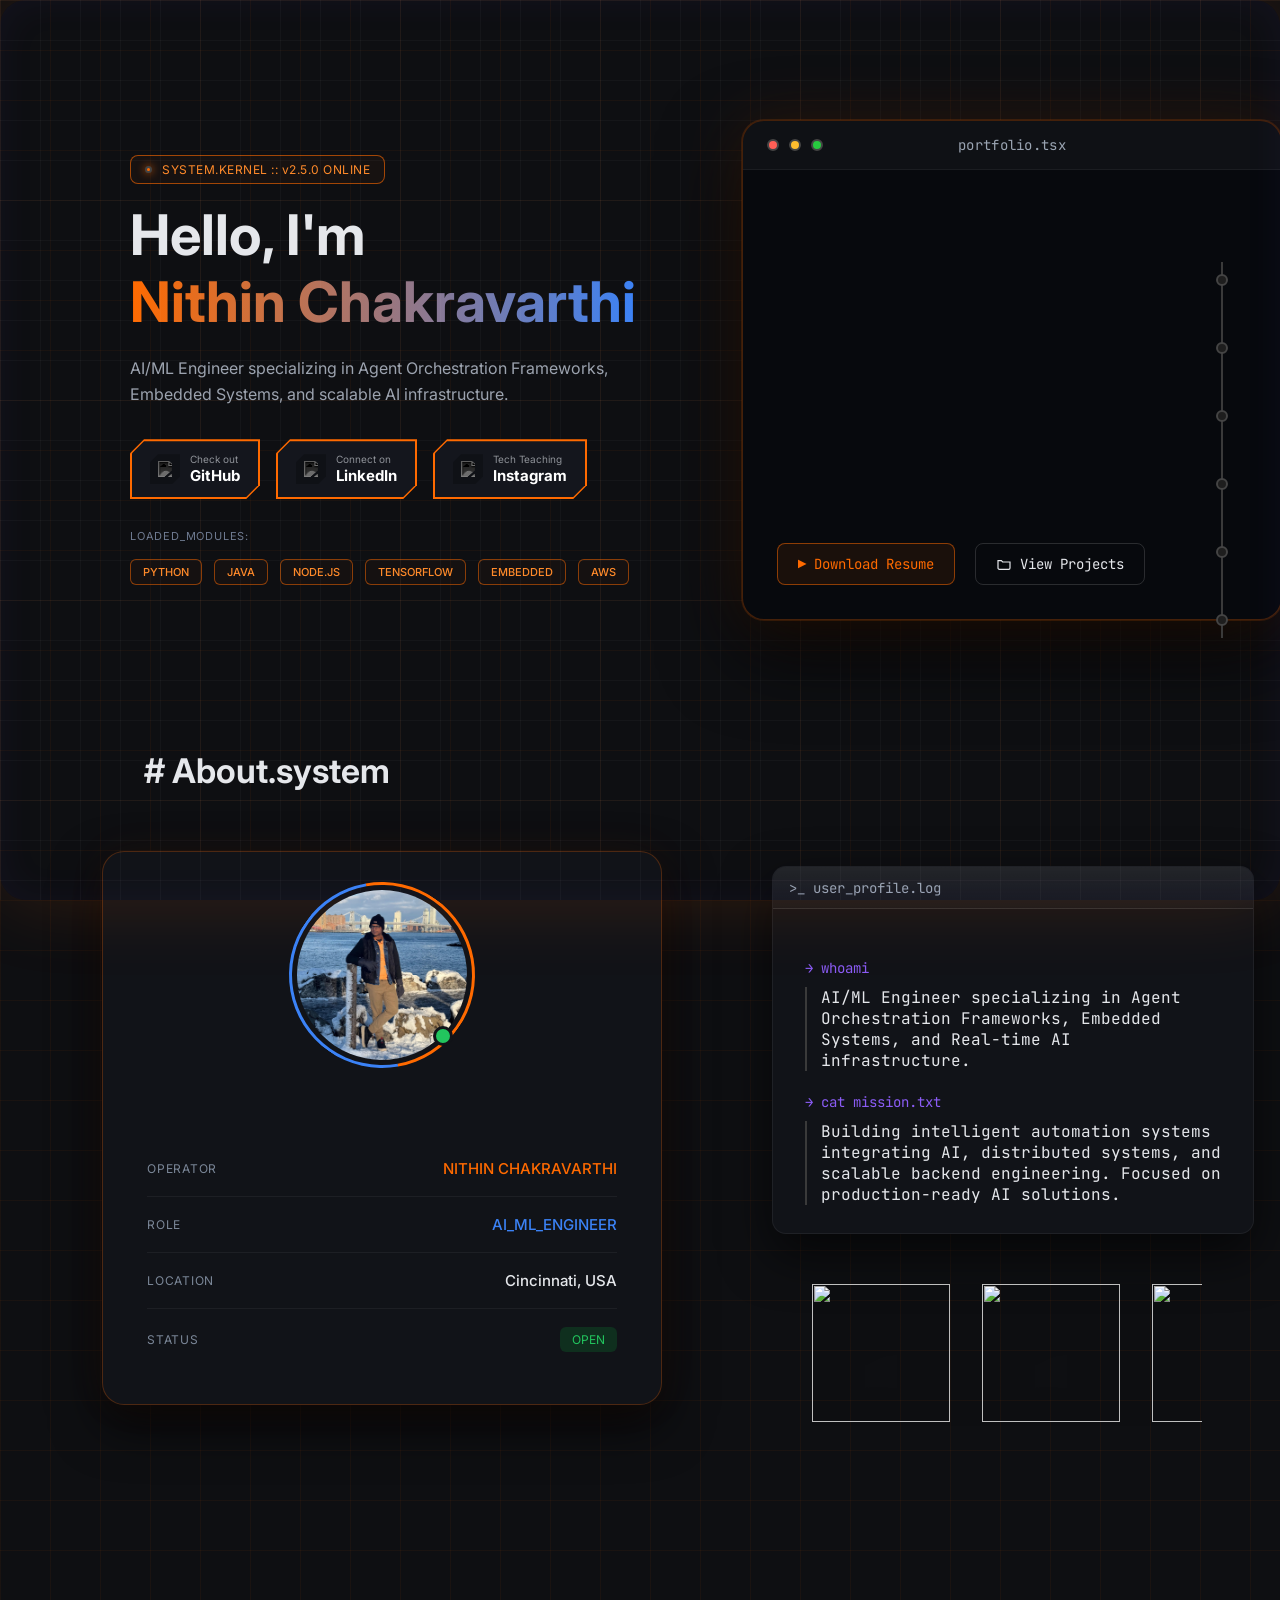
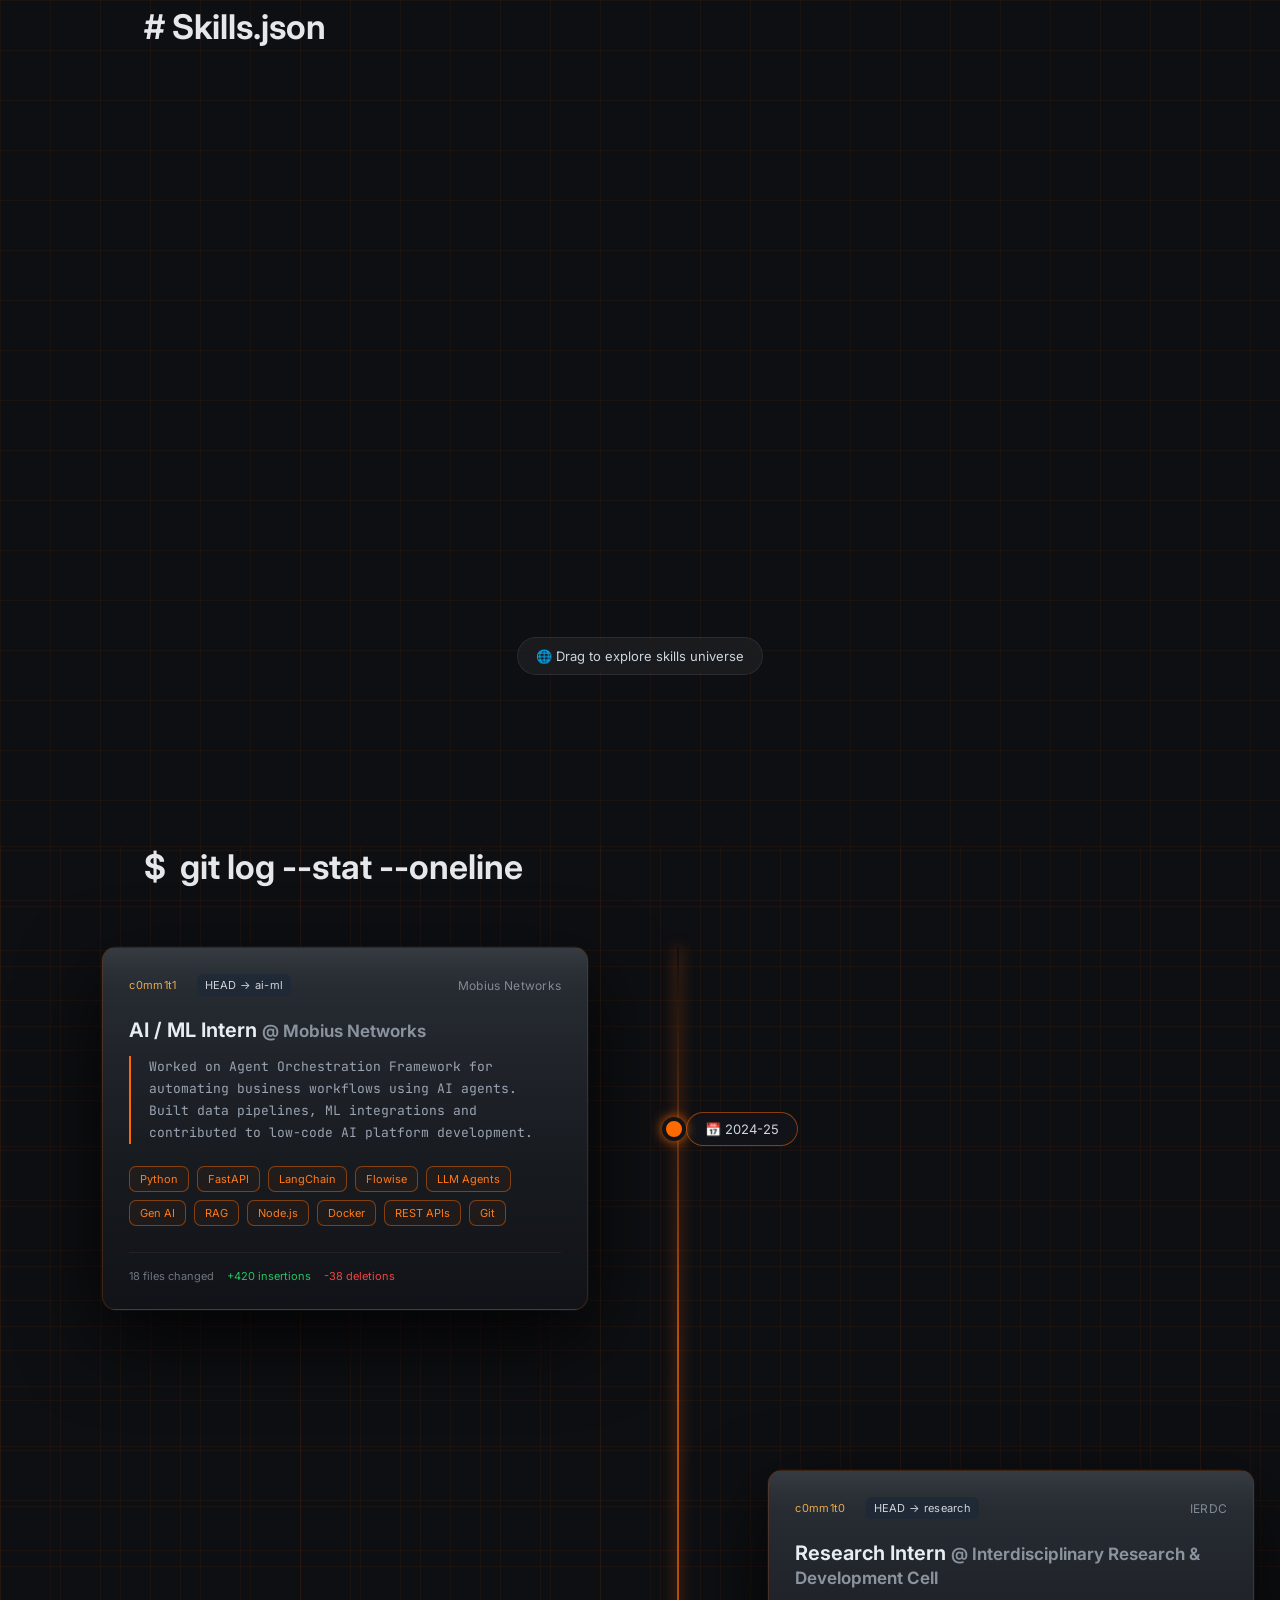
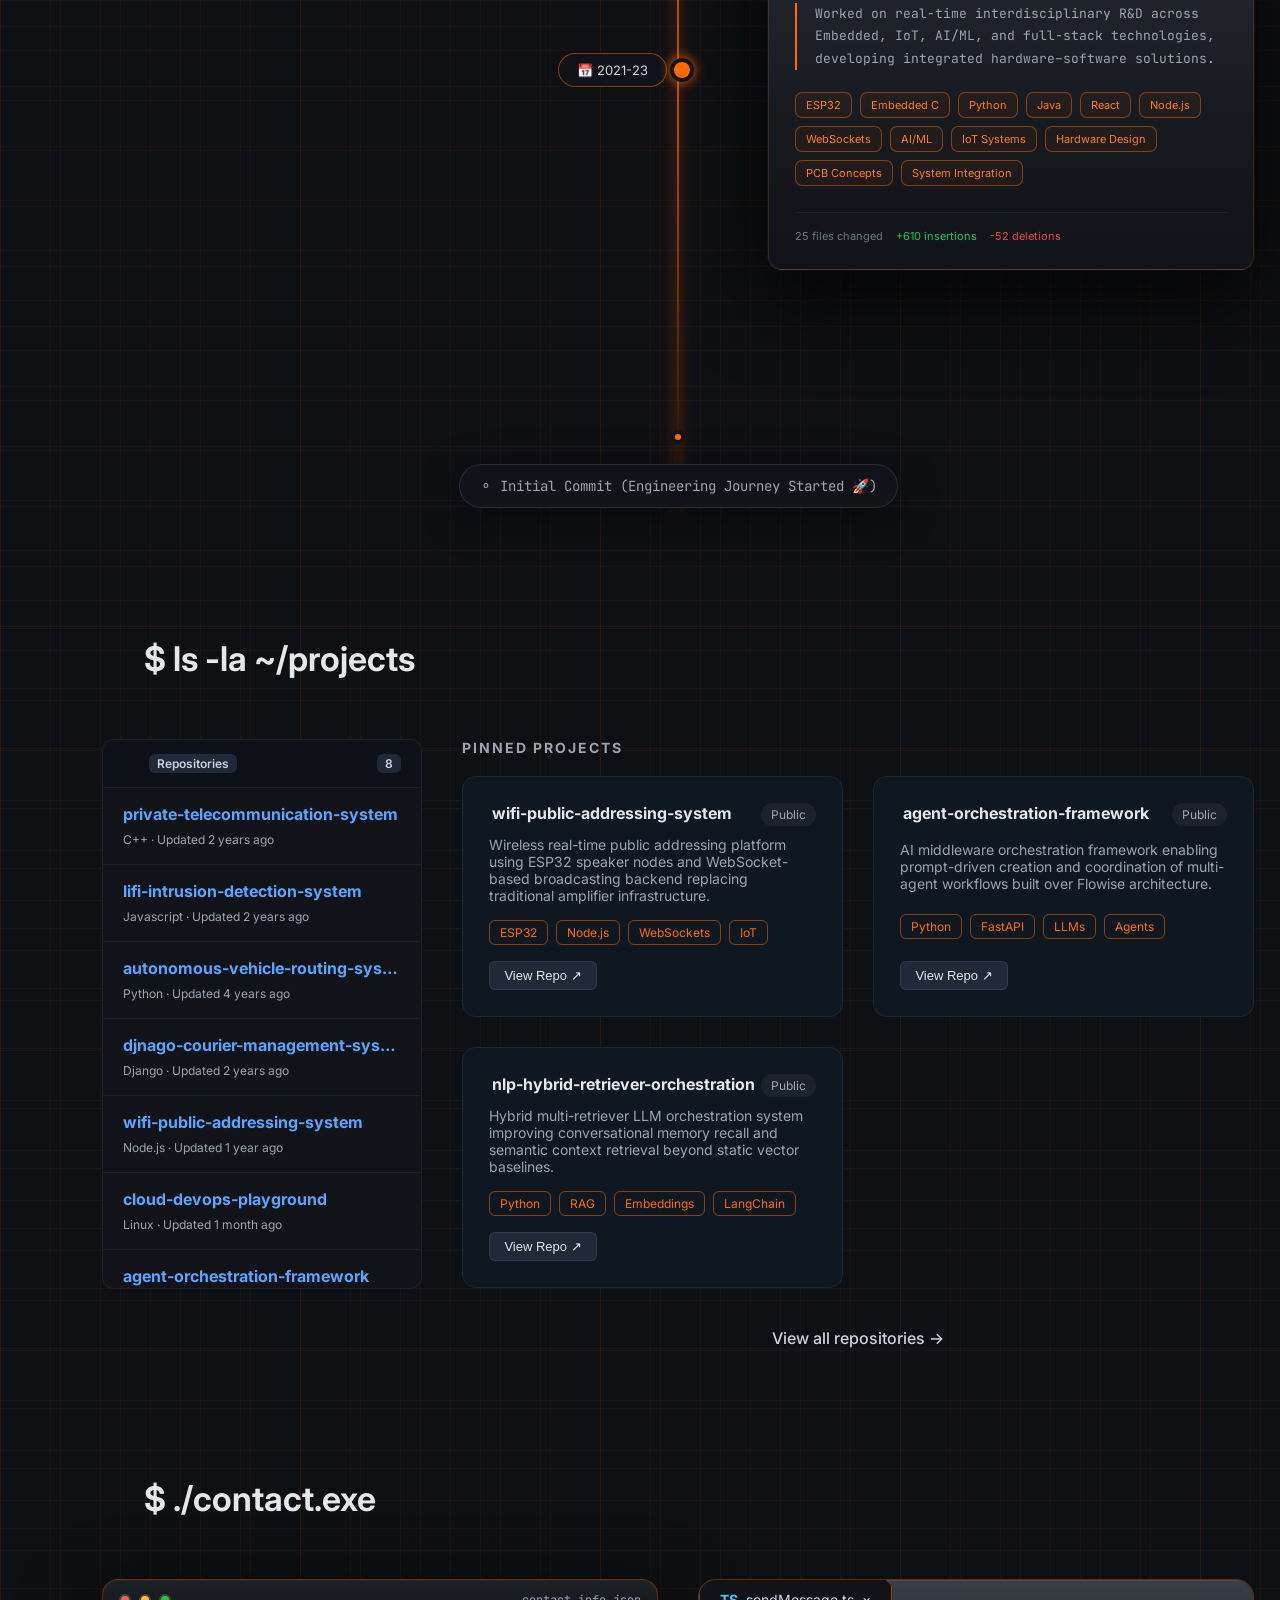
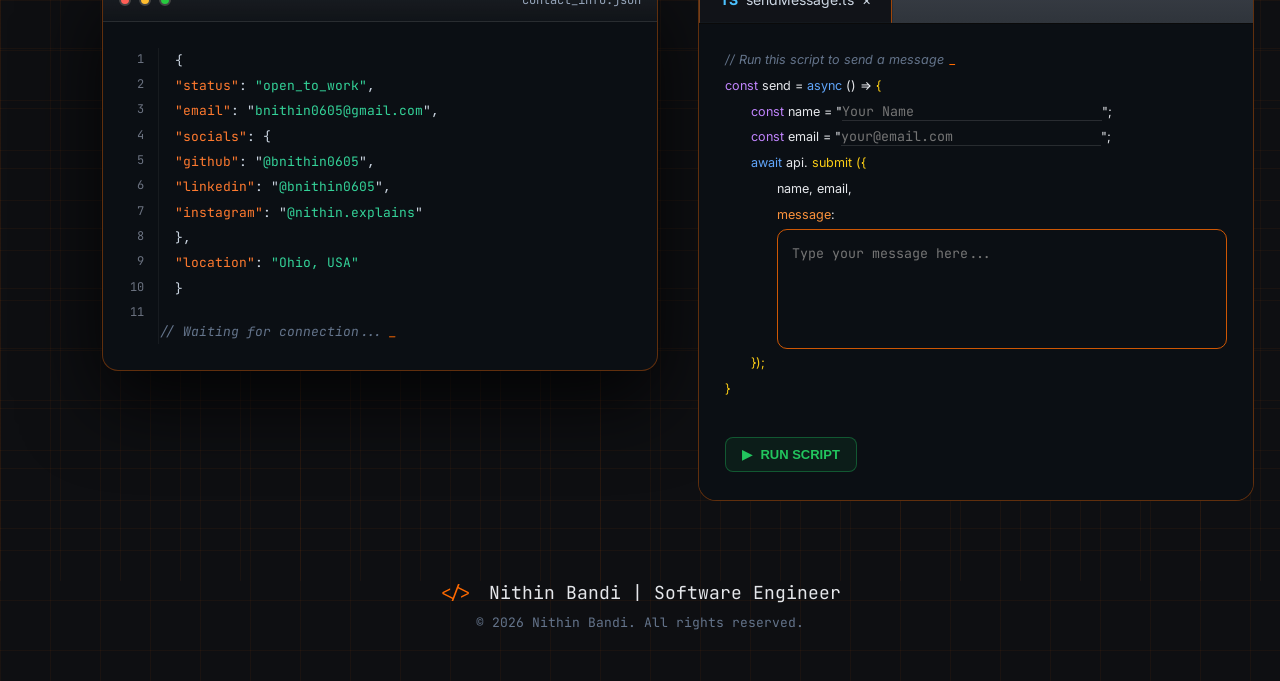
==== Portfolio/i.html @ a0bff941 "Add files via upload" ====
<!DOCTYPE html>
<html lang="en">
<head>
<meta charset="UTF-8">
<meta name="viewport" content="width=1200, initial-scale=0.3">
<link rel="icon" type="image/jpeg" href="assets/profile.jpeg">
<title>Nithin Chakravarthi | Portfolio</title>

<link href="https://fonts.googleapis.com/css2?family=Inter:wght@400;500;600;700&family=JetBrains+Mono:wght@400;500&display=swap" rel="stylesheet">

<link rel="stylesheet" href="i.css">
<script src="https://unpkg.com/lucide@latest"></script>
<script src="https://cdn.jsdelivr.net/npm/emailjs-com@3/dist/email.min.js"></script>
</head>
<body>

<!-- ================= HOME ================= -->
<section id="home" class="home">
  <div class="container hero-content">

    <div class="hero-left">

      <div class="system-status">
        <span class="dot"></span> SYSTEM.KERNEL :: v2.5.0 ONLINE
      </div>

      <h1>
        Hello, I'm <br>
        <span class="gradient-text">Nithin Chakravarthi</span>
      </h1>

      <p class="hero-description">
        AI/ML Engineer specializing in Agent Orchestration Frameworks,
        Embedded Systems, and scalable AI infrastructure.
      </p>
<div class="hero-cta">

    <!-- GITHUB -->
    <div class="chip-wrap">
        <a class="terminal-chip" href="https://github.com/bnithin0605" target="_blank">
            <div class="terminal-chip-inner">

                <div class="chip-icon">
                    <img src="https://cdn.jsdelivr.net/gh/devicons/devicon/icons/github/github-original.svg">
                </div>

                <div class="chip-text">
                    <span>Check out</span>
                    <b>GitHub</b>
                </div>

            </div>
        </a>
    </div>


    <!-- LINKEDIN -->
    <div class="chip-wrap">
        <a class="terminal-chip" href="https://linkedin.com/in/bnithin0605" target="_blank">
            <div class="terminal-chip-inner">

                <div class="chip-icon">
                  <img src="https://cdn.jsdelivr.net/gh/devicons/devicon/icons/linkedin/linkedin-original.svg">
                </div>

                <div class="chip-text">
                    <span>Connect on</span>
                    <b>LinkedIn</b>
                </div>

            </div>
        </a>
    </div>


    <!-- INSTAGRAM -->
    <div class="chip-wrap">
        <a class="terminal-chip" href="https://instagram.com/nithin.explains" target="_blank">
            <div class="terminal-chip-inner">

                <div class="chip-icon">
                    <img src="https://cdn.jsdelivr.net/gh/simple-icons/simple-icons/icons/instagram.svg">
                </div>

                <div class="chip-text">
                    <span>Tech Teaching</span>
                    <b>Instagram</b>
                </div>

            </div>
        </a>
    </div>

</div>

      <div class="loaded-modules">
        <span>LOADED_MODULES:</span>
        <div class="tags">
          <span>PYTHON</span>
          <span>JAVA</span>
          <span>NODE.JS</span>
          <span>TENSORFLOW</span>
          <span>EMBEDDED</span>
          <span>AWS</span>
        </div>
      </div>

    </div>

    <div class="hero-right">
  <div class="code-window">

    <div class="window-header">
      <div class="window-dots">
        <span class="dot red"></span>
        <span class="dot yellow"></span>
        <span class="dot green"></span>
      </div>
      <div class="file-name">portfolio.tsx</div>
    </div>

<pre id="typing-code"></pre>

    <div class="code-buttons">
      <button class="run-btn download-btn" id="resumeBtn">
          ▶ Download Resume
        </button>
<button href="#projects" class="view-btn">

<svg width="16" height="16" viewBox="0 0 24 24" fill="none"
stroke="currentColor" stroke-width="1.8">

<path d="M3 7h5l2 2h11v9a2 2 0 0 1-2 2H5a2 2 0 0 1-2-2V7z"/>

</svg>

<span><a href="#projects" style="text-decoration:none; color:inherit;">View Projects</a></span>

</button>
    </div>

  </div>
</div>

  </div>
</section>

<!-- ================= ABOUT ================= -->
<section id="about" class="about">

  <div class="container">

<div class="section-title">
  <i class="title-icon" data-lucide="terminal"></i>
  <span># About.system</span>
</div>

    <div class="about-content">

      <!-- LEFT CARD -->
      <div class="profile-card">
<div class="card-glow"></div> 
        <div class="avatar-wrapper">
          <div class="avatar">
            <span class="arc arc-orange"></span>
            <img src="assets/profile.jpeg" alt="Nithin">
          </div>
        </div>

        <div class="info-row">
          <div class="label">OPERATOR</div>
          <div class="value orange">NITHIN CHAKRAVARTHI</div>
        </div>

        <div class="info-row">
          <div class="label">ROLE</div>
          <div class="value blue">AI_ML_ENGINEER</div>
        </div>

        <div class="info-row">
          <div class="label">LOCATION</div>
          <div class="value">Cincinnati, USA</div>
        </div>

        <div class="info-row">
          <div class="label">STATUS</div>
          <div class="status">OPEN</div>
        </div>

      </div>

      <!-- RIGHT SIDE -->
      <div class="about-right">

        <div class="terminal">
          <div class="terminal-header">>_ user_profile.log</div>
          <div class="terminal-body">

          <div class="command">→ whoami</div>
          <div class="output">
            AI/ML Engineer specializing in Agent Orchestration Frameworks,
            Embedded Systems, and Real-time AI infrastructure.
          </div>

          <div class="command">→ cat mission.txt</div>
          <div class="output">
            Building intelligent automation systems integrating AI,
            distributed systems, and scalable backend engineering.
            Focused on production-ready AI solutions.
          </div>

          </div>
        </div>

<div class="cert-carousel">

<button class="cert-arrow left">
<i data-lucide="chevron-left"></i>
</button>

<div class="cert-viewport">
<div class="cert-track">

<a href="https://cp.certmetrics.com/amazon/en/public/verify/credential/0ff6d9a7bc6f49efa672cd9e00839eab" target="_blank">
<img src="assets/certs/saa.png" class="cert-badge">
</a>

<a href="https://www.credential.net/fa4ba73a-7dcf-4713-87be-6e1346fd451f#acc.spbj5Vko" target="_blank">
<img src="assets/certs/tf.png" class="cert-badge">
</a>

<a href="https://www.credly.com/badges/9872def1-2c5e-41b2-8ad0-3d05be458fd8/print" target="_blank">
<img src="assets/certs/rh.png" class="cert-badge">
</a>

<a href="https://learn.microsoft.com/api/credentials/share/en-us/BANDINAGANITHINCHAKRAVARTHI-4043/4396F9E30DC4AEF6?sharingId=47D836E1A5EA357C" target="_blank">
<img src="assets/certs/az.png" class="cert-badge">
</a>

<a href="https://cp.certmetrics.com/amazon/en/public/verify/credential/XDMVE6BKV2BQ11KC" target="_blank">
<img src="assets/certs/cp.png" class="cert-badge">
</a>

<a href="https://learn.microsoft.com/api/credentials/share/en-us/BANDINAGANITHINCHAKRAVARTHI-4043/622A24602D7C3C92?sharingId=47D836E1A5EA357C" target="_blank">
<img src="assets/certs/ai.png" class="cert-badge">
</a>

</div>
</div>

<button class="cert-arrow right">
<i data-lucide="chevron-right"></i>
</button>

</div>

  </div>

</section>

<!-- ================= SKILLS GLOBE ================= -->
<section id="skills" class="skills-section">

  <div class="container">
    <div class="section-title">
      <i class="title-icon" data-lucide="settings"></i>
      <span># Skills.json</span>
    </div>
  </div>

  <div class="globe-stage">
      <div id="globe-container"></div>
  </div>

  <div class="drag-box">
      <div class="drag-pill">
          🌐 Drag to explore skills universe
      </div>
  </div>

</section>

<!-- ================= TIMELINE ================= -->
<section id="experience" class="timeline-section">

<div class="container">

<div class="section-title">
  <i class="title-icon" data-lucide="git-branch"></i>
  <span class="git">$</span> git log --stat --oneline
</div>

<div class="timeline">

<!-- EXPERIENCE 1 -->

<div class="timeline-item left">

<div class="timeline-card">

<div class="commit-header">
<span class="commit-hash">c0mm1t1</span>
<span class="branch">HEAD → ai-ml</span>
<span class="company">Mobius Networks</span>
</div>

<h3>AI / ML Intern <span>@ Mobius Networks</span></h3>

<p class="commit-desc">
Worked on Agent Orchestration Framework for automating business workflows using AI agents.
Built data pipelines, ML integrations and contributed to low-code AI platform development.
</p>

<div class="tech-stack">
<span>Python</span>
<span>FastAPI</span>
<span>LangChain</span>
<span>Flowise</span>
<span>LLM Agents</span>
<span>Gen AI</span>
<span>RAG</span>
<span>Node.js</span>
<span>Docker</span>
<span>REST APIs</span>
<span>Git</span>
</div>

<div class="commit-footer">
18 files changed <span class="add">+420 insertions</span> <span class="del">-38 deletions</span>
</div>

</div>

<div class="date">📅 2024-25</div>

</div>


<!-- EXPERIENCE 2 -->

<div class="timeline-item right">

<div class="timeline-card">

<div class="commit-header">
<span class="commit-hash">c0mm1t0</span>
<span class="branch">HEAD → research</span>
<span class="company">IERDC</span>
</div>

<h3>Research Intern <span>@ Interdisciplinary Research & Development Cell</span></h3>

<p class="commit-desc">
Worked on real-time interdisciplinary R&D across Embedded, IoT, AI/ML, and full-stack
technologies, developing integrated hardware–software solutions.
</p>


<div class="tech-stack">
<span>ESP32</span>
<span>Embedded C</span>
<span>Python</span>
<span>Java</span>
<span>React</span>
<span>Node.js</span>
<span>WebSockets</span>
<span>AI/ML</span>
<span>IoT Systems</span>
<span>Hardware Design</span>
<span>PCB Concepts</span>
<span>System Integration</span>
</div>

<div class="commit-footer">
25 files changed <span class="add">+610 insertions</span> <span class="del">-52 deletions</span>
</div>

</div>

<div class="date">📅 2021-23</div>

</div>


<div class="timeline-end">

<div class="timeline-end-node"></div>

<div class="initial-commit">
⚬ Initial Commit (Engineering Journey Started 🚀)
</div>

</div>

</div>

</div>

</section>

<!-- ================= PROJECTS ================= -->
<section id="projects" class="projects">

<div class="container">

<div class="section-title">
  <i class="title-icon" data-lucide="folder"></i>
  <span>$ ls -la ~/projects</span>
</div>

<div class="projects-layout">

<!-- ================= LEFT REPO PANEL ================= -->

<div class="repo-panel">

<div class="repo-header">

<div class="repo-header-left">
<i data-lucide="book" class="repo-icon"></i>
<span>Repositories</span>
</div>

<span class="repo-count">8</span>

</div>

<ul class="repo-list">

  <li>
<a href="https://github.com/bnithin0605/private-telecommunication-system" target="_blank">
<h4>private-telecommunication-system</h4>
<span>C++ · Updated 2 years ago</span>
</a>
</li>

<li>
<a href="https://github.com/bnithin0605/lifi-intrusion-detection-system" target="_blank">
<h4>lifi-intrusion-detection-system</h4>
<span>Javascript · Updated 2 years ago</span>
</a>
</li>

<li>
<a href="https://github.com/bnithin0605/autonomous-vehicle-routing-system" target="_blank">
<h4>autonomous-vehicle-routing-system</h4>
<span>Python · Updated 4 years ago</span>
</a>
</li>

<li>
<a href="https://github.com/bnithin0605/djnago-courier-management-system" target="_blank">
<h4>djnago-courier-management-system</h4>
<span>Django · Updated 2 years ago</span>
</a>
</li>

<li>
<a href="https://github.com/bnithin0605/wifi-public-addressing-system" target="_blank">
<h4>wifi-public-addressing-system</h4>
<span>Node.js · Updated 1 year ago</span>
</a>
</li>

<li>
<a href="https://github.com/bnithin0605/cloud-devops-playground" target="_blank">
<h4>cloud-devops-playground</h4>
<span>Linux · Updated 1 month ago</span>
</a>
</li>



<li>
<a href="https://github.com/bnithin0605/agent-orchestration-framework" target="_blank">
<h4>agent-orchestration-framework</h4>
<span>Python · Updated 7 months ago</span>
</a>
</li>

<li>
<a href="https://github.com/bnithin0605/nlp-hybrid-retriever-orchestration" target="_blank">
<h4>nlp-hybrid-retriever-orchestration</h4>
<span>Python · Updated 3 months ago</span>
</a>
</li>


</ul>

</div>


<!-- ================= RIGHT PINNED PROJECTS ================= -->

<div class="pinned-projects">

<h3 class="pinned-title">PINNED PROJECTS</h3>

<div class="project-grid">


<!-- PUBLIC ADDRESSING SYSTEM -->

<div class="project-card">

<div class="project-header">
<a href="https://github.com/bnithin0605/wifi-public-addressing-system" target="_blank">
<h4><i data-lucide="book-open" class="project-repo-icon"></i>wifi-public-addressing-system</h4>
</a>
<span class="public">Public</span>
</div>

<p>
Wireless real-time public addressing platform using ESP32 speaker nodes and WebSocket-based broadcasting backend replacing traditional amplifier infrastructure.
</p>

<div class="project-tags">
<span>ESP32</span>
<span>Node.js</span>
<span>WebSockets</span>
<span>IoT</span>
</div>

<div class="project-footer">
<a href="https://github.com/bnithin0605/wifi-public-addressing-system" target="_blank">
<button>View Repo ↗</button>
</a>
</div>

</div>


<!-- AGENT ORCHESTRATION FRAMEWORK -->

<div class="project-card">

<div class="project-header">
<a href="https://github.com/bnithin0605/agent-orchestration-framework" target="_blank">
<h4><i data-lucide="book-open" class="project-repo-icon"></i>agent-orchestration-framework</h4>
</a>
<span class="public">Public</span>
</div>

<p>
AI middleware orchestration framework enabling prompt-driven creation and coordination of multi-agent workflows built over Flowise architecture.
</p>

<div class="project-tags">
<span>Python</span>
<span>FastAPI</span>
<span>LLMs</span>
<span>Agents</span>
</div>

<div class="project-footer">
<a href="https://github.com/bnithin0605/agent-orchestration-framework" target="_blank">
<button>View Repo ↗</button>
</a>
</div>

</div>


<!-- NLP HYBRID RETRIEVER -->

<div class="project-card">

<div class="project-header">
<a href="https://github.com/bnithin0605/nlp-hybrid-retriever-orchestration" target="_blank">
<h4><i data-lucide="book-open" class="project-repo-icon"></i>nlp-hybrid-retriever-orchestration</h4>
</a>
<span class="public">Public</span>
</div>

<p>
Hybrid multi-retriever LLM orchestration system improving conversational memory recall and semantic context retrieval beyond static vector baselines.
</p>

<div class="project-tags">
<span>Python</span>
<span>RAG</span>
<span>Embeddings</span>
<span>LangChain</span>
</div>

<div class="project-footer">
<a href="https://github.com/bnithin0605/nlp-hybrid-retriever-orchestration" target="_blank">
<button>View Repo ↗</button>
</a>
</div>

</div>


</div>

<div class="view-repos">
<a href="https://github.com/bnithin0605" target="_blank">
View all repositories →
</a>
</div>

</div>

</div>

</div>

</section>

<!-- ================= CONTACT ================= -->
<section id="contact" class="contact">

<div class="container">

<div class="section-title">
  <i class="title-icon" data-lucide="mail"></i>
  <span>$ ./contact.exe</span>
</div>

<div class="contact-layout">

<!-- LEFT TERMINAL INFO -->

<div class="contact-terminal">

<div class="terminal-header">
<span class="dot red"></span>
<span class="dot yellow"></span>
<span class="dot green"></span>

<span class="file">
<i data-lucide="code-2" class="file-icon"></i>
contact_info.json
</span>
</div>

<div class="json-code">

<div class="json-row"><span class="ln">1</span><span class="code">{</span></div>

<div class="json-row"><span class="ln">2</span><span class="code"><span class="key">"status"</span>: <span class="string">"open_to_work"</span>,</span></div>

<div class="json-row"><span class="ln">3</span><span class="code"><span class="key">"email"</span>: 
<a href="mailto:bnithin0605@gmail.com">"<span class="string">bnithin0605@gmail.com</span>"</a>,</span></div>

<div class="json-row"><span class="ln">4</span><span class="code"><span class="key">"socials"</span>: {</span></div>

<div class="json-row"><span class="ln">5</span><span class="code indent"><span class="key">"github"</span>: 
<a href="https://github.com/bnithin0605" target="_blank">"<span class="string">@bnithin0605</span>"</a>,</span></div>

<div class="json-row"><span class="ln">6</span><span class="code indent"><span class="key">"linkedin"</span>: 
<a href="https://www.linkedin.com/in/bnithin0605" target="_blank">"<span class="string">@bnithin0605</span>"</a>,</span></div>

<div class="json-row"><span class="ln">7</span><span class="code indent"><span class="key">"instagram"</span>: 
<a href="https://www.instagram.com/nithin.explains/" target="_blank">"<span class="string">@nithin.explains</span>"</a></span></div>

<div class="json-row"><span class="ln">8</span><span class="code">},</span></div>

<div class="json-row"><span class="ln">9</span><span class="code"><span class="key">"location"</span>: <span class="string">"Ohio, USA"</span></span></div>

<div class="json-row"><span class="ln">10</span><span class="code">}</span></div>

<div class="json-row"><span class="ln">11</span><span class="comment">// Waiting for connection...</span></div>

</div>

</div>



<!-- RIGHT FORM -->

<div class="contact-code">

  <div class="code-header">
    <div class="code-tabs">
      <span class="ts">TS</span>
      sendMessage.ts
      <span class="close">×</span>
    </div>
  </div>

  <form id="contactForm" class="code-body">

    <div class="code-line comment">
      // Run this script to send a message
    </div>

    <div class="code-line">
      <span class="indent indent-0">
        <span class="keyword">const</span>
        <span class="var">send</span> =
        <span class="async">async</span> () =>
        <span class="bracket">{</span>
      </span>
    </div>

    <div class="code-line">
      <span class="indent indent-1">
        <span class="keyword">const</span>
        <span class="var">name</span> =
        "<input name="name" class="code-input" type="text" placeholder="Your Name">";
      </span>
    </div>

    <div class="code-line">
      <span class="indent indent-1">
        <span class="keyword">const</span>
        <span class="var">email</span> =
        "<input name="email" class="code-input" type="email" placeholder="your@email.com">";
      </span>
    </div>

    <div class="code-line">
      <span class="indent indent-1">
        <span class="async">await</span>
        <span class="var">api</span>.
        <span class="func">submit</span>
        <span class="bracket">({</span>
      </span>
    </div>

    <div class="code-line">
      <span class="indent indent-2">
        <span class="var">name</span>,
        <span class="var">email</span>,
      </span>
    </div>

    <div class="code-line">
      <span class="indent indent-2">
        <span class="prop">message</span>:
      </span>
    </div>

    <div class="code-line textarea-line">
      <textarea
        name="message"
        class="code-message"
        placeholder="Type your message here..."
      ></textarea>
    </div>

    <div class="code-line">
      <span class="indent indent-1">
        <span class="bracket">});</span>
      </span>
    </div>

    <div class="code-line">
      <span class="indent indent-0">
        <span class="bracket">}</span>
      </span>
    </div>
<div class="terminal-output" id="mailOutput"></div>
    <button type="submit" class="run-script">
      <span class="play">▶</span>
      RUN SCRIPT
    </button>

  </form>

</div>

</div>

</section>

<!-- ================= FOOTER ================= -->
<footer class="portfolio-footer">

<p class="footer-name">
 Nithin Bandi | Software Engineer
</p>


<p class="footer-copy">
© 2026 Nithin Bandi. All rights reserved.
</p>

</footer>


<!-- ================= NAVBAR ================= -->
<div class="scroll-nav">

<div class="scroll-track"></div>

<div class="nav-item" data-section="home">
<div class="dot"><i data-lucide="code"></i></div>
<div class="tooltip">&gt; Home</div>
</div>

<div class="nav-item" data-section="about">
<div class="dot"><i data-lucide="terminal"></i></div>
<div class="tooltip">&gt; About</div>
</div>

<div class="nav-item" data-section="skills">
<div class="dot"><i data-lucide="settings"></i></div>
<div class="tooltip">&gt; Skills</div>
</div>

<div class="nav-item" data-section="experience">
<div class="dot"><i data-lucide="arrow-right"></i></div>
<div class="tooltip">&gt; Experience</div>
</div>

<div class="nav-item" data-section="projects">
<div class="dot"><i data-lucide="folder"></i></div>
<div class="tooltip">&gt; Projects</div>
</div>

<div class="nav-item" data-section="contact">
<div class="dot"><i data-lucide="mail"></i></div>
<div class="tooltip">&gt; Contact</div>
</div>

</div>



<script type="module">
import * as THREE from 'https://cdn.jsdelivr.net/npm/three@0.155/build/three.module.js';

const el = document.getElementById("typing-code");

const lines = [
`<span class="ln">1</span> <span class="com">// Welcome to my workspace</span>`,
`<span class="ln">2</span> <span class="kw">import</span> { <span class="fn">Developer</span> } <span class="kw">from</span> <span class="str">'./universe'</span>;`,
``,
`<span class="ln">4</span> <span class="kw">const</span> <span class="fn">Portfolio</span> = () ⇒ {`,
`<span class="ln">5</span>   <span class="kw">return</span> (`,
`<span class="ln">6</span>     &lt;<span class="tag">Developer</span>`,
`<span class="ln">7</span>       <span class="attr">name</span>=<span class="str">"Nithin Chakravarthi"</span>`,
`<span class="ln">8</span>       <span class="attr">role</span>=<span class="str">"AI/ML Engineer"</span>`,
`<span class="ln">9</span>       <span class="attr">passion</span>=<span class="str">"Building Intelligent Systems"</span>`,
`<span class="ln">10</span>    /&gt;`,
`<span class="ln">11</span>  );`,
`<span class="ln">12</span> };`
];

let line = 0;
let char = 0;

let completedHTML = "";

function type(){

if(line >= lines.length) return;

const plain = lines[line].replace(/<[^>]*>/g,"");

if(char < plain.length){

const current = plain.substring(0,char+1);

el.innerHTML =
completedHTML +
current +
'<span class="cursor">|</span>';

char++;

setTimeout(type, 14 + Math.random()*18);

}else{

completedHTML += lines[line] + "\n";

el.innerHTML = completedHTML;

line++;
char = 0;

setTimeout(type, 160);

}

}

type();

const sections = document.querySelectorAll("section");
const navItems = document.querySelectorAll(".nav-item");
window.addEventListener("scroll", () => {

let current = "";

const scrollMiddle = window.scrollY + window.innerHeight / 2;

sections.forEach(section => {

const sectionTop = section.offsetTop;
const sectionBottom = sectionTop + section.offsetHeight;

if (scrollMiddle >= sectionTop && scrollMiddle <= sectionBottom) {
current = section.id;
}

});

navItems.forEach(item => {

item.classList.remove("active");

if (item.dataset.section === current) {
item.classList.add("active");
}

});
lucide.createIcons();
});
navItems.forEach(item => {

item.addEventListener("click", () => {

document.getElementById(item.dataset.section)
.scrollIntoView({behavior:"smooth"});

});

});
    
const container = document.getElementById("globe-container");
//////////////////////////////////////////////////////////////
// SCENE
//////////////////////////////////////////////////////////////

const scene = new THREE.Scene();

const DESIGN_WIDTH = 1200;
const DESIGN_HEIGHT = 900;

const camera = new THREE.PerspectiveCamera(
60,
DESIGN_WIDTH / DESIGN_HEIGHT,
0.1,
1000
);

const renderer = new THREE.WebGLRenderer({
antialias:true,
alpha:true
});
renderer.setSize(DESIGN_WIDTH, DESIGN_HEIGHT);
renderer.setPixelRatio(Math.min(window.devicePixelRatio,2));
renderer.outputColorSpace = THREE.SRGBColorSpace;
renderer.setClearColor(0x000000,0);

container.appendChild(renderer.domElement);
//////////////////////////////////////////////////////////////
// GLOW TEXTURE
//////////////////////////////////////////////////////////////

function createGlowTexture(){

const size = 512;

const canvas = document.createElement("canvas");
canvas.width = size;
canvas.height = size;

const ctx = canvas.getContext("2d");

const gradient = ctx.createRadialGradient(
size/2, size/2, 0,
size/2, size/2, size/2
);

/* strong center glow */
gradient.addColorStop(0,"rgba(255,120,0,1)");

/* soft glow */
gradient.addColorStop(0.2,"rgba(255,120,0,0.8)");

/* fade */
gradient.addColorStop(0.4,"rgba(255,120,0,0.35)");

/* disappear BEFORE edge */
gradient.addColorStop(0.7,"rgba(255,120,0,0.08)");

/* fully transparent */
gradient.addColorStop(1,"rgba(255,120,0,0)");

ctx.fillStyle = gradient;
ctx.fillRect(0,0,size,size);

return new THREE.CanvasTexture(canvas);
}

const glowTexture = createGlowTexture();

//////////////////////////////////////////////////////////////
// RAYCASTER
//////////////////////////////////////////////////////////////

const raycaster = new THREE.Raycaster();
const mouse = new THREE.Vector2();

let hoveredSprite = null;

window.addEventListener("mousemove", (event) => {

const rect = renderer.domElement.getBoundingClientRect();

mouse.x = ((event.clientX - rect.left) / rect.width) * 2 - 1;
mouse.y = -((event.clientY - rect.top) / rect.height) * 2 + 1;

});

//////////////////////////////////////////////////////////////
// RESPONSIVE
//////////////////////////////////////////////////////////////

function getLayout(){

const width = DESIGN_WIDTH;
const height = DESIGN_HEIGHT;

let radius;
let cameraZ;

if(width<=420){
radius = width*0.0032;
cameraZ = 8;
}
else if(width<768){
radius = width*0.0036;
cameraZ = 7.8;
}
else if(width<1024){
radius = Math.min(width,height)*0.0028;
cameraZ = 7.6;
}
else{
radius = Math.min(width,height)*0.0032;
cameraZ = 8.2;
}

radius = Math.min(radius,2.2);

return{radius,cameraZ};

}

let layout = getLayout();
let RADIUS = layout.radius;
camera.position.z = layout.cameraZ;


//////////////////////////////////////////////////////////////
// GLOBE GROUP
//////////////////////////////////////////////////////////////

const globeGroup = new THREE.Group();
scene.add(globeGroup);

let iconSprites = [];

//////////////////////////////////////////////////////////////
// LIGHT
//////////////////////////////////////////////////////////////

const light = new THREE.PointLight(0xff6a00,1,50);
light.position.set(5,5,5);
scene.add(light);

//////////////////////////////////////////////////////////////
// SKILLS
//////////////////////////////////////////////////////////////

const skills = [

{ name:"Java", url:"https://cdn.jsdelivr.net/gh/devicons/devicon/icons/java/java-original.svg"},
{ name:"Python", url:"https://cdn.jsdelivr.net/gh/devicons/devicon/icons/python/python-original.svg"},
{ name:"Node.js", url:"https://cdn.jsdelivr.net/gh/devicons/devicon/icons/nodejs/nodejs-original.svg"},
{ name:"React", url:"https://cdn.jsdelivr.net/gh/devicons/devicon/icons/react/react-original.svg"},
{ name:"Spring", url:"https://cdn.jsdelivr.net/gh/devicons/devicon/icons/spring/spring-original.svg"},
{ name:"Docker", url:"https://cdn.jsdelivr.net/gh/devicons/devicon/icons/docker/docker-original.svg"},
{ name:"Kubernetes", url:"https://cdn.jsdelivr.net/gh/devicons/devicon/icons/kubernetes/kubernetes-plain.svg"},
{ name:"MongoDB", url:"https://cdn.jsdelivr.net/gh/devicons/devicon/icons/mongodb/mongodb-original.svg"},
{ name:"PostgreSQL", url:"https://cdn.jsdelivr.net/gh/devicons/devicon/icons/postgresql/postgresql-original.svg"},
{ name:"Neo4j", url:"https://cdn.jsdelivr.net/gh/devicons/devicon/icons/neo4j/neo4j-original.svg"},
{ name:"Git", url:"https://cdn.jsdelivr.net/gh/devicons/devicon/icons/git/git-original.svg"},
{ name:"Linux", url:"https://cdn.jsdelivr.net/gh/devicons/devicon/icons/linux/linux-original.svg"},
{ name:"Arduino", url:"https://cdn.jsdelivr.net/gh/devicons/devicon/icons/arduino/arduino-original.svg"},
{ name:"AWS", url:"https://cdn.jsdelivr.net/gh/devicons/devicon/icons/amazonwebservices/amazonwebservices-original-wordmark.svg"},
{ name:"Figma", url:"https://cdn.jsdelivr.net/gh/devicons/devicon/icons/figma/figma-original.svg"},
{ name:"Next.js", url:"https://cdn.jsdelivr.net/gh/devicons/devicon/icons/nextjs/nextjs-original.svg" },
{ name:"GraphQL", url:"https://cdn.jsdelivr.net/gh/devicons/devicon/icons/graphql/graphql-plain.svg" },
{ name:"Firebase", url:"https://cdn.jsdelivr.net/gh/devicons/devicon/icons/firebase/firebase-plain.svg" },
{ name:"Azure", url:"https://cdn.jsdelivr.net/gh/devicons/devicon/icons/azure/azure-original.svg" },
{ name:"Redux", url:"https://cdn.jsdelivr.net/gh/devicons/devicon/icons/redux/redux-original.svg" },
{ name:"PHP", url:"https://cdn.jsdelivr.net/gh/devicons/devicon/icons/php/php-original.svg" },
];

const textureLoader = new THREE.TextureLoader();

//////////////////////////////////////////////////////////////
// FIBONACCI SPHERE
//////////////////////////////////////////////////////////////

function fibonacciSphere(samples,radius){

const points=[];
const offset=2/samples;
const increment=Math.PI*(3-Math.sqrt(5));

for(let i=0;i<samples;i++){

const y=i*offset-1+offset/2;
const r=Math.sqrt(1-y*y);
const phi=i*increment;

const x=Math.cos(phi)*r;
const z=Math.sin(phi)*r;

points.push(new THREE.Vector3(x*radius,y*radius,z*radius));

}

return points;

}

//////////////////////////////////////////////////////////////
// BUILD SPHERE
//////////////////////////////////////////////////////////////

function buildSphere(){

const geo = new THREE.IcosahedronGeometry(RADIUS,3);
const edges = new THREE.EdgesGeometry(geo);

const wireframe = new THREE.LineSegments(
edges,
new THREE.LineBasicMaterial({
color:0xff6a00,
transparent:true,
opacity:0.25
})
);

globeGroup.add(wireframe);

const core = new THREE.Mesh(
new THREE.SphereGeometry(RADIUS*0.95,64,64),
new THREE.MeshStandardMaterial({
color:0x0f1014,
transparent:true,
opacity:0.35,
roughness:1,
metalness:0,
depthWrite:false
})
);

globeGroup.add(core);

}

//////////////////////////////////////////////////////////////
// LABEL TEXTURE
//////////////////////////////////////////////////////////////

function createLabel(text,color="#808792"){

const canvas = document.createElement("canvas");
canvas.width = 256;
canvas.height = 64;

const ctx = canvas.getContext("2d");

ctx.clearRect(0,0,256,64);

ctx.font="600 20px Inter, Arial, sans-serif";
ctx.fillStyle=color;
ctx.textAlign="center";

ctx.fillText(text,128,40);

return new THREE.CanvasTexture(canvas);

}
//////////////////////////////////////////////////////////////
// BUILD ICONS
//////////////////////////////////////////////////////////////

function buildIcons(){

const iconScale = RADIUS*0.25;
const iconPositions = fibonacciSphere(skills.length,RADIUS*1.18);

skills.forEach((skill,index)=>{
  

textureLoader.load(skill.url,(texture)=>{

texture.colorSpace = THREE.SRGBColorSpace;

const material = new THREE.SpriteMaterial({
map:texture,
transparent:true,
depthWrite:false
});

const sprite = new THREE.Sprite(material);
sprite.scale.set(iconScale,iconScale,1);
/* store base scale */
sprite.userData.baseScale = iconScale;
sprite.position.copy(iconPositions[index]);
sprite.userData.name = skill.name;

//////////////////////////////////////////////////////////////
// ICON GLOW
//////////////////////////////////////////////////////////////

const haloMaterial = new THREE.SpriteMaterial({
map:glowTexture,
transparent:true,
opacity:0,
blending:THREE.AdditiveBlending,
depthWrite:false,
depthTest:false
});

const halo = new THREE.Sprite(haloMaterial);
halo.scale.set(iconScale*4.6,iconScale*4.6,1);
sprite.add(halo);
sprite.userData.halo = halo;

//////////////////////////////////////////////////////////////
// LABEL
//////////////////////////////////////////////////////////////

const labelMaterial = new THREE.SpriteMaterial({
map:createLabel(skill.name),
transparent:true,
depthTest:false
});

const label = new THREE.Sprite(labelMaterial);
label.scale.set(iconScale*1.5,iconScale*0.6,1);

//////////////////////////////////////////////////////////////
// LABEL GLOW (SUBTLE)
//////////////////////////////////////////////////////////////

const labelGlowMaterial = new THREE.SpriteMaterial({
map:glowTexture,
transparent:true,
opacity:0,
blending:THREE.AdditiveBlending,
depthWrite:false
});

const labelGlow = new THREE.Sprite(labelGlowMaterial);
labelGlow.scale.set(iconScale*1.6,iconScale*0.8,1);

label.add(labelGlow);

sprite.userData.label = label;
sprite.userData.labelGlow = labelGlow;

scene.add(label);

//////////////////////////////////////////////////////////////

globeGroup.add(sprite);
iconSprites.push(sprite);

});

});

}

buildSphere();
buildIcons();

//////////////////////////////////////////////////////////////
// ROTATION CONTROLS
//////////////////////////////////////////////////////////////

let autoRotateSpeed=0.002;
let velocity={x:0,y:0};
let isDragging=false;
let prev={x:0,y:0};

function startDrag(x,y){
isDragging=true;
prev={x,y};
document.body.style.cursor = "grabbing";
}

function moveDrag(x,y){

if(!isDragging) return;

const dx=x-prev.x;
const dy=y-prev.y;

velocity.x=dx*0.005;
velocity.y=dy*0.005;

globeGroup.rotation.y+=velocity.x;
globeGroup.rotation.x+=velocity.y;

prev={x,y};

}

function endDrag(){
  document.body.style.cursor = "grabbing";
isDragging=false;
}

document.addEventListener("mousedown",e=>startDrag(e.clientX,e.clientY));
document.addEventListener("mousemove",e=>moveDrag(e.clientX,e.clientY));
document.addEventListener("mouseup",endDrag);

//////////////////////////////////////////////////////////////
// ANIMATION
//////////////////////////////////////////////////////////////

function animate(){

requestAnimationFrame(animate);

if(!isDragging){

globeGroup.rotation.y += autoRotateSpeed;
globeGroup.rotation.y += velocity.x;
globeGroup.rotation.x += velocity.y;

velocity.x *= 0.95;
velocity.y *= 0.95;

}

raycaster.setFromCamera(mouse,camera);

const intersects = raycaster.intersectObjects(iconSprites,false);

//////////////////////////////////////////////////////////////
// CURSOR CONTROL
//////////////////////////////////////////////////////////////

let cursor = "default";

// if hovering an icon
if(intersects.length > 0){
cursor = "pointer";
}else{

// detect if mouse is over globe area
const ray = new THREE.Raycaster();
ray.setFromCamera(mouse, camera);

const sphere = new THREE.Sphere(
new THREE.Vector3(0,0,0),
RADIUS * 1.25
);

if(ray.ray.intersectsSphere(sphere)){
cursor = "grab";
}

}

document.body.style.cursor = cursor;

//////////////////////////////////////////////////////////////
// DEPTH FADE (keeps back icons hidden)
//////////////////////////////////////////////////////////////

iconSprites.forEach(sprite=>{

const worldPos = sprite.getWorldPosition(new THREE.Vector3());
const normal = worldPos.clone().normalize();
const cameraDir = camera.position.clone().normalize();

const dot = normal.dot(cameraDir);

const t = THREE.MathUtils.clamp((dot+0.2)/0.6,0,1);
const smooth = t*t*(3-2*t);

sprite.material.opacity = smooth;

const label = sprite.userData.label;

const down = new THREE.Vector3(0,-1,0);
down.applyQuaternion(camera.quaternion);

const offset = down.multiplyScalar(RADIUS*0.18);

label.position.copy(worldPos).add(offset);
label.quaternion.copy(camera.quaternion);
label.material.opacity = smooth;

});

//////////////////////////////////////////////////////////////
// HOVER
//////////////////////////////////////////////////////////////

let target = null;

if(intersects.length>0){
target = intersects[0].object;
}

if(target){

if(hoveredSprite !== target){

if(hoveredSprite){

hoveredSprite.scale.setScalar(hoveredSprite.userData.baseScale);
hoveredSprite.userData.halo.material.opacity = 0;

const prevLabel = hoveredSprite.userData.label;
prevLabel.scale.set(RADIUS*0.37,RADIUS*0.15,1);

prevLabel.material.map = createLabel(
hoveredSprite.userData.name,
"#808792"
);
prevLabel.material.needsUpdate = true;

}

hoveredSprite = target;

hoveredSprite.scale.setScalar(hoveredSprite.userData.baseScale * 1.1);
hoveredSprite.userData.halo.material.opacity = 0.25;

const label = hoveredSprite.userData.label;
label.scale.set(RADIUS*0.42,RADIUS*0.17,1);

label.material.map = createLabel(
hoveredSprite.userData.name,
"#ff7a2f"
);
label.material.needsUpdate = true;

}

}else{

if(hoveredSprite){

hoveredSprite.scale.setScalar(RADIUS*0.22);
hoveredSprite.userData.halo.material.opacity = 0;

const label = hoveredSprite.userData.label;

label.scale.set(RADIUS*0.37,RADIUS*0.15,1);

label.material.map = createLabel(
hoveredSprite.userData.name,
"#808792"
);
label.material.needsUpdate = true;

}

hoveredSprite = null;

}

renderer.render(scene,camera);

}

animate();

const form = document.getElementById("contactForm");
const btn = document.querySelector(".run-script");
const output = document.getElementById("mailOutput");

form.addEventListener("submit", function(e){

e.preventDefault();

btn.classList.add("loading");
btn.innerHTML = "EXECUTING...";

const formData = new FormData(this);

emailjs.send(
"service_ad3ca6v",
"template_0grx8j6",
{
name: formData.get("name"),
email: formData.get("email"),
message: formData.get("message")
},
"OBAAQuyOXkvBOWk-r"
)
.then(()=>{

btn.classList.remove("loading");
btn.innerHTML = '<span class="play">▶</span> RUN SCRIPT';

output.innerHTML =
"// Output: Message sent successfully ✔";

output.classList.add("show");

form.reset();

})
.catch((error)=>{

console.log("EMAILJS ERROR >>>", error);

});

});


document.getElementById("resumeBtn")
.addEventListener("click", function(){

const url = "./assets/resume.pdf";

/* open preview */
window.open(url, "_blank");

/* force download */
const a = document.createElement("a");
a.href = url;
a.download = "Nithin_Bandi_Resume.pdf";
document.body.appendChild(a);
a.click();
document.body.removeChild(a);

});

// carasouel
const track = document.querySelector('.cert-track');
const step = 170; // 138 badge + 32 gap

function moveRight(){

track.style.transition = '.5s cubic-bezier(.22,.61,.36,1)';
track.style.transform = `translateX(-${step}px)`;

setTimeout(()=>{
track.appendChild(track.firstElementChild);
track.style.transition = 'none';
track.style.transform = 'translateX(0)';
},500);

}

function moveLeft(){

track.insertBefore(track.lastElementChild, track.firstElementChild);

track.style.transition = 'none';
track.style.transform = `translateX(-${step}px)`;

requestAnimationFrame(()=>{
track.style.transition = '.5s cubic-bezier(.22,.61,.36,1)';
track.style.transform = 'translateX(0)';
});

}

document.querySelector('.cert-arrow.right').onclick = moveRight;
document.querySelector('.cert-arrow.left').onclick = moveLeft;

</script>

</body>
</html>
---- Portfolio/i.css ----
:root{
  --bg:#0e0f12;
  --card:#0f1116;
  --border:#ff6a00;
  --text:#e5e7eb;
  --muted:#9ca3af;
  --blue:#3b82f6;
  --green:#16a34a;
  --purple:#8b5cf6;
}

*{
  margin:0;
  padding:0;
  box-sizing:border-box;
}

body{
  background:#0e0f12;
 overflow-x:hidden;
overflow-y:auto;
  font-family:'Inter',sans-serif;
  background:var(--bg);
  color:var(--text);
  scroll-behavior:smooth;

  background-image:
    linear-gradient(rgba(255,106,0,0.05) 1px, transparent 1px),
    linear-gradient(90deg, rgba(255,106,0,0.05) 1px, transparent 1px);
  background-size:50px 50px;
}

.container{
  max-width:1200px;
  width:min(1200px, 90%);
  margin-left:clamp(20px, 8vw, 130px);
  margin-right:auto;
}
a{
color:inherit;
text-decoration:none;
}

a:hover{
color:inherit;
text-decoration:none;
}

a:visited{
color:inherit;
}

a:active{
color:inherit;
}


/* ================= HERO CODE WINDOW ================= */

.code-window{

width:540px;
height:500px;          /* ⭐ trial value */

background:#07090d;

border-radius:22px;
border:1px solid rgba(255,106,0,.25);

box-shadow:
0 0 0 1px rgba(255,106,0,.15),
0 0 60px rgba(255,106,0,.12),
0 30px 80px rgba(0,0,0,.85);

display:flex;
flex-direction:column;

overflow:hidden;       /* ⭐ VERY IMPORTANT */

position:relative;
}

/* subtle aura around box */

.code-window::before{
content:"";
position:absolute;
inset:-40px;

background:radial-gradient(
circle,
rgba(255,106,0,.18) 0%,
rgba(255,106,0,.07) 40%,
transparent 70%
);

filter:blur(45px);
z-index:-1;
}

/* HEADER */

.window-header{

display:flex;
align-items:center;

padding:18px 24px;

background:rgba(255,255,255,.03);
border-bottom:1px solid rgba(255,255,255,.05);

position:relative;
}

.window-dots{
display:flex;
gap:10px;
}

.window-header .dot{
width:12px;
height:12px;
border-radius:50%;
}

.dot.red{background:#ff5f56;}
.dot.yellow{background:#ffbd2e;}
.dot.green{background:#27c93f;}

.file-name{
position:absolute;
left:50%;
transform:translateX(-50%);
font-family:'JetBrains Mono';
font-size:14px;
color:#9aa4b2;
letter-spacing:.3px;
}

/* ===== HERO TERMINAL CTA BUTTONS ===== */

/* ===== TERMINAL CHIP CTA ===== */

.hero-cta{
display:flex;
gap:16px;
margin-top:32px;
flex-wrap:nowrap;          /* keep side-by-side on laptop */
align-items:center;
position:relative;
z-index:2;
}

/* OUTER BORDER SHELL */

.terminal-chip{
flex:0 0 auto;             /* prevents stretching */
padding:2px;
background:#ff6a00;
text-decoration:none;
display:inline-block;
clip-path: polygon(
14px 0,
100% 0,
100% calc(100% - 14px),
calc(100% - 14px) 100%,
0 100%,
0 14px
);
transition:.25s;
}

/* INNER PANEL */
.terminal-chip-inner{
display:flex;
align-items:center;
gap:10px;
padding:12px 18px;
background:#14161d;
color:#d1d5db;
clip-path: polygon(
12px 0,
100% 0,
100% calc(100% - 12px),
calc(100% - 12px) 100%,
0 100%,
0 12px
);
}

/* ICON */

.chip-icon{

width:30px;
height:30px;
background:#0f1116;
display:flex;
align-items:center;
justify-content:center;
clip-path: polygon(
8px 0,
100% 0,
100% calc(100% - 8px),
calc(100% - 8px) 100%,
0 100%,
0 8px
);

}

.chip-icon img{
width:14px;
filter:invert(1)grayscale(1);
}

/* TEXT */

.chip-text span{
font-size:10px;
opacity:.65;
display:block;
}

.chip-text b{
font-size:15px;
color:white;
}

/* HOVER */


.chip-wrap{
position:relative;
display:inline-block;
}

.chip-wrap::before{
content:"";
position:absolute;
top:50%;
left:50%;
width:160px;
height:160px;
transform:translate(-50%,-50%);
background:radial-gradient(
circle,
rgba(255,106,0,.35) 0%,
rgba(255,106,0,.15) 40%,
transparent 70%
);
filter:blur(30px);
opacity:0;
transition:.3s;
pointer-events:none;
}

.chip-wrap:hover::before{
opacity:1;
}


/* CODE AREA */

.code-window pre{
flex:1;
min-height:0;      /* ⭐ VERY VERY IMPORTANT */
padding:28px 34px;
font-family:'JetBrains Mono';
font-size:15px;
line-height:1.85;
white-space:pre;
margin:0;
overflow:hidden;   /* keep */
}

/* BUTTON AREA */

.code-buttons{
display:flex;
gap:20px;
flex-shrink:0;
padding:26px 34px 34px 34px;
}


/* PRIMARY */

.download-btn:active{
transform:scale(.96);
}

.run-btn{
display:flex;
align-items:center;
gap:8px;                 /* ⭐ tighter */
padding:11px 20px;       /* ⭐ smaller */
border-radius:8px;
font-family:'JetBrains Mono';
font-size:14px;          /* ⭐ smaller text */
cursor:pointer;
transition:.18s ease;
background:rgba(255,106,0,.08);
border:1px solid rgba(255,106,0,.5);
color:#ff6a00;
}


.run-btn:hover{
background:rgba(255,106,0,.14);
}


/* SECONDARY */

.view-btn{
display:flex;
align-items:center;
gap:8px;
background:transparent;
border:1px solid rgba(255,255,255,.14);
color:#e5e7eb;
padding:11px 20px;
border-radius:8px;
font-family:'JetBrains Mono';
font-size:14px;
cursor:pointer;
transition:.18s ease;
}


.view-btn:hover span{
color:#e5e7eb;
}

.view-btn:hover{
color:#ff6a00;
border-color:rgba(255,106,0,.6);
background:rgba(255,106,0,.06);
}

.home{
  padding:120px 0;
}

.system-status{
display:inline-flex;
align-items:center;
gap:10px;
font-size:12px;
letter-spacing:.5px;
padding:6px 14px;
border:1px solid rgba(255,106,0,.6);
border-radius:8px;
background:rgba(255,106,0,.04);
color:#ff8a2a;
margin-bottom:18px;
}

/* DOT */

.system-status .dot{
width:7px;
height:7px;
background:#ff6a00;
border-radius:50%;
box-shadow:0 0 8px rgba(255,106,0,.8);
}

.hero-content{
  display:flex;
  justify-content:space-between;
  align-items:center;
  gap : 60px;
  margin-left:130px;     /* ⭐ push content left */
margin-right:auto;
}

.hero-left{
  max-width:600px;
  
}

h1{
  font-size:56px;
  line-height:1.2;
  margin-bottom:20px;
  white-space:nowrap;
}

@media (max-width:1100px){
.hero-title{
white-space:normal;
}
}

.gradient-text{
  background:linear-gradient(90deg,#ff6a00,#3b82f6);
  -webkit-background-clip:text;
  -webkit-text-fill-color:transparent;
}

.hero-description{
  color:var(--muted);
  margin-bottom:30px;
  line-height:1.6;
}

.hero-buttons{
  display:flex;
  gap:20px;
  margin-bottom:30px;
}

.btn{
  padding:12px 24px;
  border-radius:8px;
  text-decoration:none;
  font-weight:500;
}

.btn.primary{
  background:var(--border);
  color:#fff;
}

.btn.secondary{
  border:1px solid var(--border);
  color:var(--border);
}

.loaded-modules{
display:flex;
align-items:center;
gap:16px;
margin-top:30px;
flex-wrap:wrap;
}

/* LABEL */

.loaded-modules > span{
font-size:11px;
color:#6f7b91;
letter-spacing:.8px;
white-space:nowrap;
}

/* TAG ROW */

.tags{
display:flex;
gap:12px;
flex-wrap:wrap;
}

/* TOKEN CHIP */

.tags span{

font-size:11px;              /* reduced */
font-weight:500;
padding:5px 12px;            /* tighter */
color:#ff8a2a;               /* ORANGE TEXT */
border:1px solid rgba(255,106,0,.5);
border-radius:6px;
background:rgba(255,106,0,.03);
transition:.15s ease;
}

/* VERY LIGHT HOVER */

.tags span:hover{
background:rgba(255,106,0,.08);
border-color:#ff6a00;
}


.window-header{
  color:var(--muted);
  margin-bottom:10px;
}

/* ================= ABOUT ================= */

.about{
padding:10px 0 120px 0;
}

.section-title{
  display:flex;
  align-items:center;
  gap:14px;

  font-size:34px;
  font-weight:650;
  margin-bottom:60px;
}

.title-icon{
  width:28px;
  height:28px;
  color:var(--border);
  stroke-width:2.2;
  transform:translateY(2px);   /* visual alignment */
}



/* layout */

.about-content{
  display:flex;
  gap:110px;
  align-items:flex-start;   /* VERY IMPORTANT */
}

/* ================= PROFILE CARD ================= */

.profile-card{
  width:560px;
  background:#111318;
  border-radius:22px;
  padding:38px 44px 34px;   /* ⭐ reduced */
  border:1px solid rgba(255,106,0,.25);
  box-shadow:
    0 0 40px rgba(255,106,0,.06),
    0 20px 50px rgba(0,0,0,.7);
}

/* neon glow */

.card-glow{
  position:absolute;
  inset:0;
  border-radius:26px;
  pointer-events:none;
  box-shadow:
      0 0 80px rgba(255,106,0,.15),
      inset 0 0 40px rgba(124,92,255,.06);
}

/* avatar */

.avatar-wrapper{
  display:flex;
  justify-content:center;
  margin-bottom:55px;
}

.avatar{
  width:170px;
  height:170px;
  border-radius:50%;
  position:relative;
  margin:auto;
  margin-bottom:26px;
}

.avatar img{
  width:100%;
  height:100%;
  object-fit:cover;
  border-radius:50%;
  display:block;
}

/* orange arc */

.arc-orange{
  position:absolute;
  inset:-8px;
  border-radius:50%;
  border:3px solid transparent;
  border-top-color:#ff6a00;
  border-right-color:#ff6a00;
  transform:rotate(35deg);
}
.avatar::before{
  content:"";
  position:absolute;
  inset:-8px;
  border-radius:50%;
  border:3px solid transparent;
  border-bottom-color:#3b82f6;
  border-left-color:#3b82f6;
  transform:rotate(35deg);
}

/* blue arc */

.avatar::after{
  content:"";
  position:absolute;

  right:14px;
  bottom:14px;

  width:14px;
  height:14px;

  background:#22c55e;
  border-radius:50%;

  border:3px solid #111318;

  animation:onlineGlow 2s infinite ease-out;

}


@keyframes onlineGlow{

  0%{
    box-shadow:0 0 0px rgba(34,197,94,.7);
  }

  60%{
    box-shadow:0 0 14px rgba(34,197,94,.9);
  }

  100%{
    box-shadow:0 0 0px rgba(34,197,94,0);
  }

}
/* info rows */

.info-row{
  display:flex;
  justify-content:space-between;
  align-items:center;
  padding:18px 0;

  border-bottom:1px solid rgba(255,255,255,.05);
}

.info-row:last-child{
  border-bottom:none;
}

.label{
  color:#7b8798;
  font-size:12px;
  letter-spacing:.7px;
}

.value{
  font-size:15px;
  font-weight:500;
}

.value.orange{ color:#ff6a00; }
.value.blue{ color:#3b82f6; }

.status{
  background:#0f2f1e;
  color:#22c55e;
  padding:5px 12px;
  border-radius:6px;
  font-size:12px;
}
/* ================= RIGHT ================= */

.about-right{
  flex:1;
  align-self:flex-start;  
   /* ⭐ THIS IS THE MAGIC */
   max-width:520px;
   display:block;
}

/* terminal */


.terminal{
  background:#111318;
  border-radius:14px;
  border:1px solid rgba(255,255,255,.06);

  overflow:hidden;

  box-shadow:0 20px 50px rgba(0,0,0,.6);

  font-family:'JetBrains Mono', monospace;
  margin-top : 15px;
  margin-bottom:50px;
}
.terminal-header{
  background:#2a2c30;
  padding:14px 22px;

  font-size:14px;
  color:#9aa4b2;

  border-bottom:1px solid rgba(255,255,255,.05);
}

.terminal-body{
  padding:28px 32px;
}
.command{
  color:var(--purple);
  margin-top:22px;
  font-size:14px;
}

.output{
  border-left:2px solid #3a3a3a;
  padding-left:14px;
  margin-top:10px;
}

/* ================= CERT CAROUSEL ================= */

/* ===== CERT FLOAT CAROUSEL FINAL ===== */

.cert-carousel{
display:flex;
align-items:center;
gap:20px;
}

/* this creates 2.75 visible effect */

.cert-viewport{
width:390px;
overflow:hidden;
}

/* track */

.cert-track{
display:flex;
gap:32px;
align-items:center;
transition:.55s cubic-bezier(.22,.61,.36,1);
}

/* badge */

.cert-badge{
width:138px;
height:138px;
object-fit:contain;
cursor:pointer;
transition:.25s;
filter:drop-shadow(0 18px 26px rgba(0,0,0,.7));
}

/* subtle shape glow */

.cert-badge:hover{
filter:
drop-shadow(0 0 14px rgba(255,106,0,.55))
drop-shadow(0 20px 30px rgba(0,0,0,.8));
}

/* arrows */

.cert-arrow{
background:none;
border:none;
cursor:pointer;
padding:10px;          /* bigger click area */
color:#ff6a00;         /* ⭐ THIS controls lucide stroke */
}

.cert-arrow svg{
width:36px;
height:36px;
stroke-width:3.2;
stroke:#ff6a00 !important;   /* ⭐ FORCE */
fill:none;
}

.cert-arrow:hover svg{
filter:drop-shadow(0 0 8px rgba(255,106,0,.9));
transform:scale(1.15);
}


/* <<<<<<<<<<<<<<<< SKILLS-GLOBE  >>>>>>>>>>>>>>>>>> */
/* ========================= */
/* SKILLS SECTION */
/* ========================= */

.skills-section{
position:relative;
width:100%;
padding-top:60px;     /* was 120 */
padding-bottom:80px;  /* space for drag box */
overflow:hidden;
height:900px;
min-height:900px;
/* min-height:100vh; */
display:flex;
flex-direction:column;
}


/* ⭐ Globe Stage */

.globe-stage{
width:100%;
height:560px; 
overflow:visible;
display:flex;
align-items:center;
justify-content:center;
position:relative;
}


/* ⭐ Globe container (keep sharp) */

#globe-container{
width:100%;
height:100%;
display:flex;
justify-content:center;
align-items:center;
}

#globe-container canvas{
transform: translateY(-60px);
}

/* ⭐ Drag Box */


.drag-box{
position:relative;
margin-top:-30px;
left:50%;
transform:translateX(-50%);
width:max-content;
}

.drag-pill{
    padding:10px 18px;
    background:rgba(255,255,255,0.05);
    border-radius:20px;
    font-size:13px;
    color:#cbd5e1;
    backdrop-filter:blur(8px);
    border:1px solid rgba(255,255,255,0.08);
}


body::before{
content:"";
position:fixed;
inset:0;
background-image:
linear-gradient(rgba(255,255,255,0.03) 1px,transparent 1px),
linear-gradient(90deg,rgba(255,255,255,0.03) 1px,transparent 1px);
background-size:40px 40px;
pointer-events:none;
z-index:0;
}



/* ================= TIMELINE ================= */

.timeline-section{

padding:0 0 120px 0;
position:relative;

background-image:
linear-gradient(rgba(255,106,0,0.05) 1px,transparent 1px),
linear-gradient(90deg,rgba(255,106,0,0.05) 1px,transparent 1px);

background-size:60px 60px;

}

.timeline-title{

font-family:'JetBrains Mono',monospace;
font-size:34px;
margin-bottom:80px;
color:#e5e7eb;

}

.timeline-title .git{

color:#ff6a00;
margin-right:10px;

}

/* timeline line */

.timeline{
position:relative;
width:100%;
max-width:1400px;   /* VERY IMPORTANT */
margin:0 auto;
}

.timeline::before{
content:"";
position:absolute;

left:50%;
top:0;
bottom:0;

width:2px;

background:linear-gradient(
to bottom,
rgba(255,106,0,0.0),
rgba(255,106,0,0.7),
rgba(255,106,0,0.7),
rgba(255,106,0,0.0)
);

transform:translateX(-50%);
box-shadow:0 0 14px rgba(255,106,0,0.9);
}
/* item */

.timeline-item{

position:relative;
width:50%;
margin-bottom:160px;/* more breathing like reference */
box-sizing:border-box;

}



.timeline-item::after{
content:"";
position:absolute;
top:50%;
transform:translateY(-50%);
width:16px;
height:16px;
border-radius:50%;
background:#ff6a00;
border:4px solid #111318;
z-index:3;
box-shadow:0 0 12px rgba(255,106,0,0.9);
}

.timeline-item.left::after{
right:-8px;
}

.timeline-item.right::after{
left:-8px;
}


.timeline-item.left{
left:0;
padding-right:90px;
}

.timeline-item.right{

left:50%;
padding-left:90px;

}

/* commit card */

.timeline-card{

position:relative;

background:linear-gradient(
to bottom,
#2a2f36 0%,
#171a1f 60%,
#111318 100%
);

padding:26px;

border-radius:14px;

border:1px solid rgba(255,106,0,0.18);

max-width:520px;   /* VERY IMPORTANT */

box-shadow:
0 0 0 1px rgba(255,255,255,0.03),
0 30px 80px rgba(0,0,0,0.8);
text-align:left;

}

.timeline-card::before{
content:"";
position:absolute;
top:0;
left:0;
right:0;
height:42px;

background:linear-gradient(
to bottom,
rgba(255,255,255,0.06),
rgba(255,255,255,0.02),
transparent
);

border-top-left-radius:14px;
border-top-right-radius:14px;
}

.timeline-card h3{
font-size:20px;
font-weight:650;
margin-bottom:14px;
color:#e6edf3;
}

.timeline-card h3 span{
font-size:17px;
color:#8b949e;
}

/* commit header */

.commit-header{
font-size:11px;
letter-spacing:0.3px;
opacity:0.9;
margin-bottom:22px;
display:flex;
align-items:center;
gap:10px;
}

.company{
margin-left:auto;
color:#8b949e;
font-size:12px;
}

.commit-hash{

color:#ffb84d;
margin-right:10px;

}

.branch{

background:#1f2937;
padding:4px 8px;
border-radius:6px;
margin-right:10px;

}

.commit-desc{

font-family:'JetBrains Mono',monospace;
font-size:13px;
line-height:1.7;

color:#9aa4b2;

padding-left:18px;

border-left:2px solid #ff6a00;

margin-bottom:22px;

}

/* tech stack */

.tech-stack{

margin-top:20px;
display:flex;
flex-wrap:wrap;
gap:8px;

}

.tech-stack span{

border:1px solid rgba(255,106,0,0.45);
border-radius:7px;
font-size:11px;
padding:5px 10px;
color:#ff7a18;
background:rgba(255,106,0,0.05);
}

/* footer */
.commit-footer{
margin-top:26px;
font-size:11px;
color:#6e7681;
border-top:1px solid rgba(255,255,255,0.05);
padding-top:16px;
}

.commit-footer .add{

color:#22c55e;
margin-left:10px;

}

.commit-footer .del{

color:#ef4444;
margin-left:10px;

}

/* date */

.date{

position:absolute;
top:50%;

transform:translateY(-50%);

display:flex;
align-items:center;
gap:8px;

background:#111318;
border:1px solid rgba(255,106,0,0.5);

padding:8px 18px;

border-radius:30px;

font-size:13px;
color:#cbd5e1;

}

.timeline-item.left .date{
right:-120px;
}

.timeline-item.right .date{
left:-120px;
}
/* ================= TIMELINE END ================= */

.timeline-end{

position:relative;
display:flex;
flex-direction:column;
align-items:center;

margin-top:60px;

}

/* node circle */

.timeline-end-node{

width:14px;
height:14px;

background:#ff6a00;

border-radius:50%;

border:4px solid #111318;

z-index:2;

}

/* initial commit pill */

.initial-commit{
margin-top:20px;
background:#111318;
border:1px solid rgba(255,255,255,0.1);
padding:12px 20px;
border-radius:30px;
font-family:'JetBrains Mono',monospace;
font-size:14px;
color:#9ca3af;
box-shadow:0 10px 40px rgba(0,0,0,0.4);

}


/* ================= PROJECTS SECTION ================= */

.projects{

padding:10px 0 120px 0;
background-image:
linear-gradient(rgba(255,106,0,0.05) 1px,transparent 1px),
linear-gradient(90deg,rgba(255,106,0,0.05) 1px,transparent 1px);
background-size:60px 60px;
}

.projects-title{
font-family:'JetBrains Mono',monospace;
font-size:34px;
margin-bottom:60px;
}

/* layout */

.project-grid{
display:grid;
grid-template-columns:1fr 1fr;
gap:30px;
align-items:stretch;
}

.projects-layout{
display:grid;
grid-template-columns:320px 1fr;
gap:40px;
}

/* LEFT PANEL */

.repo-panel{
background:#111318;
border-radius:12px;
border:1px solid rgba(255,255,255,0.05);
overflow:hidden;
display:flex;
flex-direction:column;
height:550px;   /* ⭐ you can tune this */
}

.repo-header{

padding:14px 20px;

font-weight:600;

background:#0d1117;

display:flex;
align-items:center;
justify-content:space-between;

border-bottom:1px solid rgba(255,255,255,0.06);

}
.repo-header span{
float:right;
background:#1f2937;
padding:2px 8px;
border-radius:6px;
font-size:12px;
}


.repo-header-left{
display:flex;
align-items:center;
color:#c9d1d9;
}

.repo-count{
background:#21262d;
padding:2px 8px;
border-radius:20px;
font-size:12px;
color:#c9d1d9;
}
.repo-icon{
width:16px;
height:16px;
color:#8b949e;
margin-right:10px;
}

.repo-list{
list-style:none;
overflow-y:auto;
flex:1; 
}


.repo-list li{
padding:16px 20px;
border-bottom:1px solid rgba(255,255,255,0.05);
transition:0.2s;
cursor:pointer;
}

.repo-list li:hover{
background:#161b22;   /* ⭐ GitHub dark hover */
}
.repo-list h4{
color:#58a6ff;
margin-bottom:4px;
white-space:nowrap;
overflow:hidden;
text-overflow:ellipsis;
}

.repo-list span{
font-size:12px;
color:#9ca3af;
}

.repo-list::-webkit-scrollbar{
width:6px;
}

.repo-list::-webkit-scrollbar-track{
background:transparent;
}

.repo-list::-webkit-scrollbar-thumb{
background:#1f2937;
border-radius:10px;
}

.repo-list::-webkit-scrollbar-thumb:hover{
background:#ff6a00;
}

/* RIGHT SIDE */

.pinned-title{

margin-bottom:20px;
font-size:14px;
letter-spacing:2px;
color:#9ca3af;

}

.project-grid{

display:grid;
grid-template-columns:1fr 1fr;
gap:30px;

}

/* project card */

.project-card{

background:#0f1720;

padding:26px;

border-radius:14px;

border:1px solid rgba(255,255,255,0.06);

display:flex;
flex-direction:column;
justify-content:space-between;

min-height:240px;

transition:
transform .18s ease,
box-shadow .18s ease,
border .18s ease;

}

.project-card:hover {

transform:translateY(-2px);

border:1px solid rgba(255,255,255,0.12);

box-shadow:0 10px 30px rgba(0,0,0,0.35);
color:#58a6ff;

}
.project-card:hover .project-repo-icon{
color:#58a6ff;
}

.project-header{

display:flex;
justify-content:space-between;
margin-bottom:10px;

}

.public{

background:#1c222b;

color:#9da7b3;

padding:4px 10px;

border-radius:20px;

font-size:12px;

display:flex;
align-items:center;
gap:6px;

}

.project-card p{

color:#9ca3af;
font-size:14px;
margin-bottom:16px;

}

.project-tags{

display:flex;
flex-wrap:wrap;
gap:8px;

margin-bottom:16px;

}

.project-tags span{

border:1px solid rgba(255,106,0,0.5);
padding:4px 10px;
border-radius:6px;

font-size:12px;
color:#ff6a00;

}

.project-footer{

display:flex;
justify-content:space-between;
align-items:center;

font-size:13px;

}

.project-footer button{

background:#1f2937;

color:#e5e7eb;

border:1px solid rgba(255,255,255,0.08);

padding:6px 14px;

border-radius:6px;

cursor:pointer;

font-size:13px;

transition:0.2s;

}

.project-footer button:hover{
background:rgba(255,106,0,0.12);
border:1px solid rgba(255,106,0,0.35);
color:#ff8c3a;
}

.project-repo-icon{
width:15px;
height:15px;
color:#8b949e;
flex-shrink:0;
transform:translateY(4px); 
margin-right: 3px;
}

.view-repos{

margin-top:40px;
text-align:center;
font-weight:500;
color:#cbd5e1;

transition:.2s;

cursor:pointer;

}
.view-repos:hover{

color:#58a6ff;

letter-spacing:.5px;

}

.repo-list a{
text-decoration:none;
display:block;
}

.repo-list a:hover h4{
color:#60a5fa;
}
.demo-btn{

background:#1f2937;

color:#e5e7eb;

border:1px solid rgba(255,255,255,0.08);

padding:6px 14px;

border-radius:6px;

font-size:13px;

text-decoration:none;

}

.demo-btn:hover{

background:#ff6a00;
color:white;

}

/* ================= CONTACT ================= */

.contact{
padding:10px 0 80px;
background-image:
linear-gradient(rgba(255,106,0,0.05) 1px,transparent 1px),
linear-gradient(90deg,rgba(255,106,0,0.05) 1px,transparent 1px);
background-size:60px 60px;
}

.contact-title{
font-family:'JetBrains Mono',monospace;
font-size:34px;
margin-bottom:60px;
}

/* ===== layout ===== */

.contact-layout{
display:grid;
grid-template-columns:1fr 1fr;
gap:40px;
align-items:start;
}

/* ================= TERMINAL CARD ================= */

.contact-terminal{
background:#0b0f14;
border-radius:16px;
border:1px solid rgba(255,106,0,0.35);
overflow:hidden;
font-family:'JetBrains Mono', monospace;
transition:.3s;
box-shadow:
0 30px 80px rgba(0,0,0,0.8),
inset 0 1px 0 rgba(255,255,255,0.03);
}

.contact-terminal:hover{
border-color:#ff6a00;
box-shadow:
0 0 0 1px rgba(255,106,0,0.5),
0 20px 70px rgba(255,106,0,0.12),
0 30px 90px rgba(0,0,0,0.9);
transform:translateY(-2px);
}

/* terminal header */

.terminal-header{
height:42px;
padding:0 16px;
display:flex;
align-items:center;
gap:8px;
background:linear-gradient(to bottom,rgba(255,255,255,0.08),rgba(255,255,255,0.02));
border-bottom:1px solid rgba(255,255,255,0.05);
}
.terminal-output{
margin-top:18px;
font-family:'JetBrains Mono', monospace;
font-size:14px;
color:#22c55e;
opacity:0;
transform:translateY(6px);
transition:.35s;
}

.terminal-output.show{
opacity:1;
transform:translateY(0);
}
.dot{width:11px;height:11px;border-radius:50%;}
.red{background:#ff5f56;}
.yellow{background:#ffbd2e;}
.green{background:#27c93f;}

.file{
margin-left:auto;
font-size:12px;
color:#94a3b8;
display:flex;
align-items:center;
gap:6px;
}

.file-icon{
width:15px;
height:15px;
color:#4cc2ff;
}

/* ===== JSON EDITOR ===== */

.json-code{
padding:26px 26px 26px 0;
font-size:13px;
line-height:1.95;
color:#cbd5e1;
}

.json-row{
display:grid;
grid-template-columns:56px 1fr;
transition:.2s;
}

.json-row:hover{
background:rgba(255,106,0,0.05);
}

.ln{
text-align:right;
padding-right:14px;
font-size:12px;
color:#334155;
border-right:1px solid rgba(255,255,255,0.05);
user-select:none;
}

.code{
padding-left:16px;
}

.key{color:#ff7a2f;}
.string{color:#34d399;}

.json-code a{
text-decoration:none;
cursor:pointer;
}

.json-code a:hover{
text-decoration:underline;
color:#38bdf8;
text-underline-offset:3px;
}

.comment{
display:block;
margin-top:18px;
color:#64748b;
font-style:italic;
}

.comment::after{
content:"_";
margin-left:6px;
color:#ff6a00;
animation:blink 1s infinite;
}

@keyframes blink{
0%{opacity:0;}
50%{opacity:1;}
100%{opacity:0;}
}

/* ================= CODE EDITOR CARD ================= */


.code-header{
  position:relative;
  height:44px;

  background:
    linear-gradient(
      to bottom,
      #3a3f47 0%,
      #2f343b 100%
    );

  border-bottom:1px solid #0a0a0a;
}

.code-header::after{
  content:"";
  position:absolute;
  top:0;
  left:0;
  right:0;
  height:1px;
  background:rgba(255,255,255,.08);
}


.contact-code{
  position:relative;
  background:#0b0f14;
  border-radius:18px;
  border:1px solid rgba(255,106,0,0.35);
  overflow:hidden;
}


.contact-code:hover{
border-color:#ff6a00;
box-shadow:
0 0 0 1px rgba(255,106,0,0.5),
0 25px 80px rgba(255,106,0,0.15),
0 40px 120px rgba(0,0,0,0.95);
}

/* ===== REAL EDITOR TAB ===== */

.code-tabs{
  position:absolute;
  bottom:-2px;     /* 🔥 was too low */
  left:26px;

  height:48px;
  padding:0 20px;

  display:flex;
  align-items:center;
  gap:8px;

  background:#111318;

  border:1px solid rgba(255,106,0,0.6);
  border-bottom:none;

  border-radius:10px 10px 0 0;

  font-size:14px;
  color:#cbd5e1;

  z-index:20;

  box-shadow:
    0 8px 18px rgba(0,0,0,.9);

    transform: translate(-26px, -2px);


}
.code-tabs{
  clip-path: polygon(
    12px 0,
    calc(100% - 12px) 0,
    100% 12px,
    100% 100%,
    0 100%,
    0 12px
  );
}

.code-tabs::before{
  content:"";
  position:absolute;
  top:-1px;
  left:-1px;
  right:-1px;
  height:2px;
  background:#ff6a00;
  border-radius:10px 10px 0 0;
}

.code-tabs::after{
  content:"";
  position:absolute;
  bottom:-1px;
  left:0;
  right:0;
  height:2px;
  background:#0b0f14;
}


.ts{
  color:#4cc2ff;
  font-weight:700;
}

/* ===== syntax ===== */

.keyword{color:#c084fc;}
.async{color:#60a5fa;}
.func{color:#facc15;}
.var{color:#e5e7eb;}
.prop{color:#fb923c;}
.bracket{color:#facc15;}

.code-body p{
padding-left:0;
line-height: 25px;
}
.code-body{
  background:#0b0f14;
  padding:22px 26px 28px;
}

.code-line{
display:flex;
width:100%;
font-size:12.6px;
line-height:1.9;
margin:2px 0;
}

.indent{
display:inline-block;
}

.indent-0{ padding-left:0; }
.indent-1{ padding-left:26px; }
.indent-2{ padding-left:52px; }
.indent-3{ padding-left:78px; }

/* inline inputs */

.code-input{
background:transparent;
border:none;
border-bottom:1px solid rgba(255,255,255,0.12);
color:#e5e7eb;
font-family:'JetBrains Mono';
width:260px;
max-width:100%;
outline:none;
transition:.2s;
}

.code-input:focus{
border-bottom:1px solid #38bdf8;
}

/* textarea */

.textarea-line{
padding-left:52px;
}

.code-message{

width:100%;

height:120px;

background:transparent;

border:1px solid rgba(255,106,0,0.8);

border-radius:10px;

padding:14px;

font-family:'JetBrains Mono';

resize:none;
color:#ff6a00; 

outline:none;

transition:.25s;

}

.code-message:focus{
border-color:#38bdf8;
box-shadow:0 0 0 1px rgba(56,189,248,0.5);
}

/* subtle run button */

.run-script{
margin-top:18px;
background:rgba(34,197,94,0.08);
border:1px solid rgba(34,197,94,0.35);
padding:9px 16px;
border-radius:8px;
font-weight:600;
font-size:13px;
color:#22c55e;
cursor:pointer;
display:inline-flex;
align-items:center;
gap:8px;
transition:.2s;

}

.run-script.loading{
pointer-events:none;
opacity:.9;
animation: pulseGlow 1.1s infinite;
}

@keyframes pulseGlow{

0%{
box-shadow:0 0 0px rgba(34,197,94,.0);
}

50%{
box-shadow:0 0 18px rgba(34,197,94,.7);
}

100%{
box-shadow:0 0 0px rgba(34,197,94,.0);
}

}

.run-script:hover{
background:rgba(34,197,94,0.15);
border-color:#22c55e;
}




/*<___________________>*/
.portfolio-footer{

text-align:center;
padding-bottom:50px;

font-family:'JetBrains Mono', monospace;

}


.footer-name{

color:#e5e7eb;

font-size:18px;

margin-bottom:10px;

}

.footer-name::before{
content:"</>";
color:#ff6a00;
margin-right:6px;
}

.footer-tech{

color:#9ca3af;

font-size:14px;

margin-bottom:6px;

}

.footer-copy{

color:#64748b;

font-size:13px;

}













.scroll-nav{

position:fixed;
right:40px;
top:50%;
transform:translateY(-50%);

display:flex;
flex-direction:column;
align-items:center;
gap:32px;

z-index:999;

}

/* vertical line */

.scroll-track{

position:absolute;
width:2px;
height:100%;

background:#3a3a3a;

left:50%;
transform:translateX(-50%);

}

/* base dots */

.nav-item{

position:relative;
width:36px;
height:36px;

display:flex;
align-items:center;
justify-content:center;

}

.dot{

width:12px;
height:12px;

background:#1e1e1e;

border-radius:50%;

border:2px solid #444;

transition:0.3s;

}

/* active state */

.nav-item.active .dot{

width:28px;
height:28px;

background:#111;

border:2.5px solid #ff5a2f;

display:flex;
align-items:center;
justify-content:center;

box-shadow:0 0 14px rgba(255,90,47,0.35);

transition:0.25s;

}




.nav-item.active::before{

content:"";

position:absolute;

width:42px;
height:42px;

border:2px dashed rgba(255,90,47,0.6);

border-radius:50%;

top:50%;
left:50%;
transform:translate(-50%,-50%);

animation:spin 14s linear infinite;

}
/* tooltip */

.tooltip{

position:absolute;

right:45px;                 /* closer to line */

top:50%;

transform:translateY(-50%);

background:#3a3a3a;

border:1px solid rgba(255,90,47,0.5);

border-radius:10px;

padding:6px 14px;           /* ↓ MUCH smaller */

font-size:13px;             /* ↓ smaller */

font-weight:500;

color:#ff5a2f;

font-family:'JetBrains Mono', monospace;

white-space:nowrap;

opacity:0;

pointer-events:none;

transition:0.25s;

}

.nav-item:hover .tooltip{

opacity:1;

}
.nav-item:hover .dot{

border:2px solid #ff5a2f;

background:#111;

box-shadow:0 0 12px rgba(255,90,47,0.35);

transform:scale(1.1);

}

.nav-item .dot svg{

opacity:0;
transition:.25s;

}

.nav-item .dot svg{
opacity:0;
transition:.25s;
}

.nav-item.active .dot svg{
opacity:1;
}

.dot svg{

width:14px;
height:14px;

stroke:#ff5a2f;
stroke-width:2;

opacity:0;

transition:0.25s;

}

/* rotation */

@keyframes spin{

from{transform:translate(-50%,-50%) rotate(0deg);}
to{transform:translate(-50%,-50%) rotate(360deg);}

}
#typing-code{
font-family:'JetBrains Mono', monospace;
font-size:14px;
line-height:1.8;
color:#cbd5e1;
}
.cursor{
color:#ff6a00;
animation:blink 1s infinite;
}

@keyframes blink{
0%,100%{opacity:1}
50%{opacity:0}
}
.ln{ color:#6b7280; }
.kw{ color:#c084fc; }
.fn{ color:#facc15; }
.str{ color:#34d399; }
.com{ color:#9aa4b2; }
.tag{ color:#d1d5db; }
.attr{ color:#fb7185; }
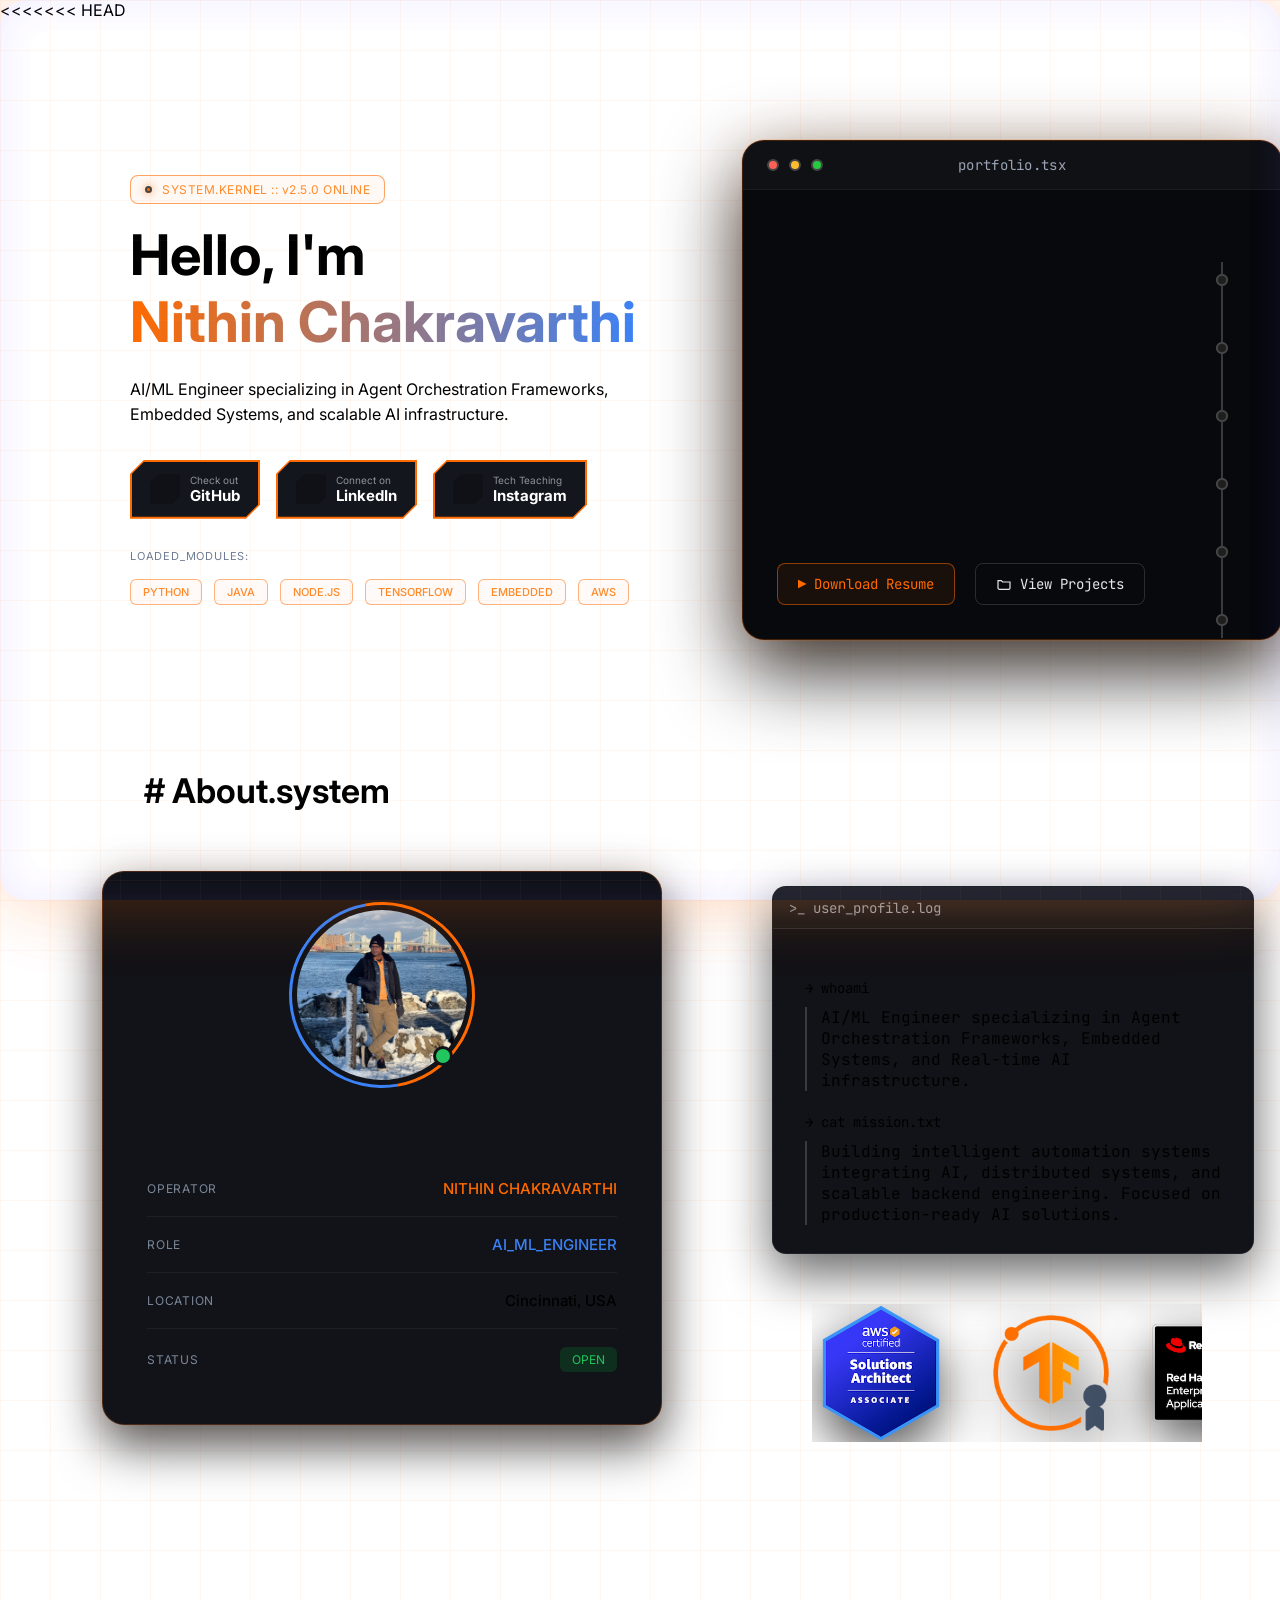
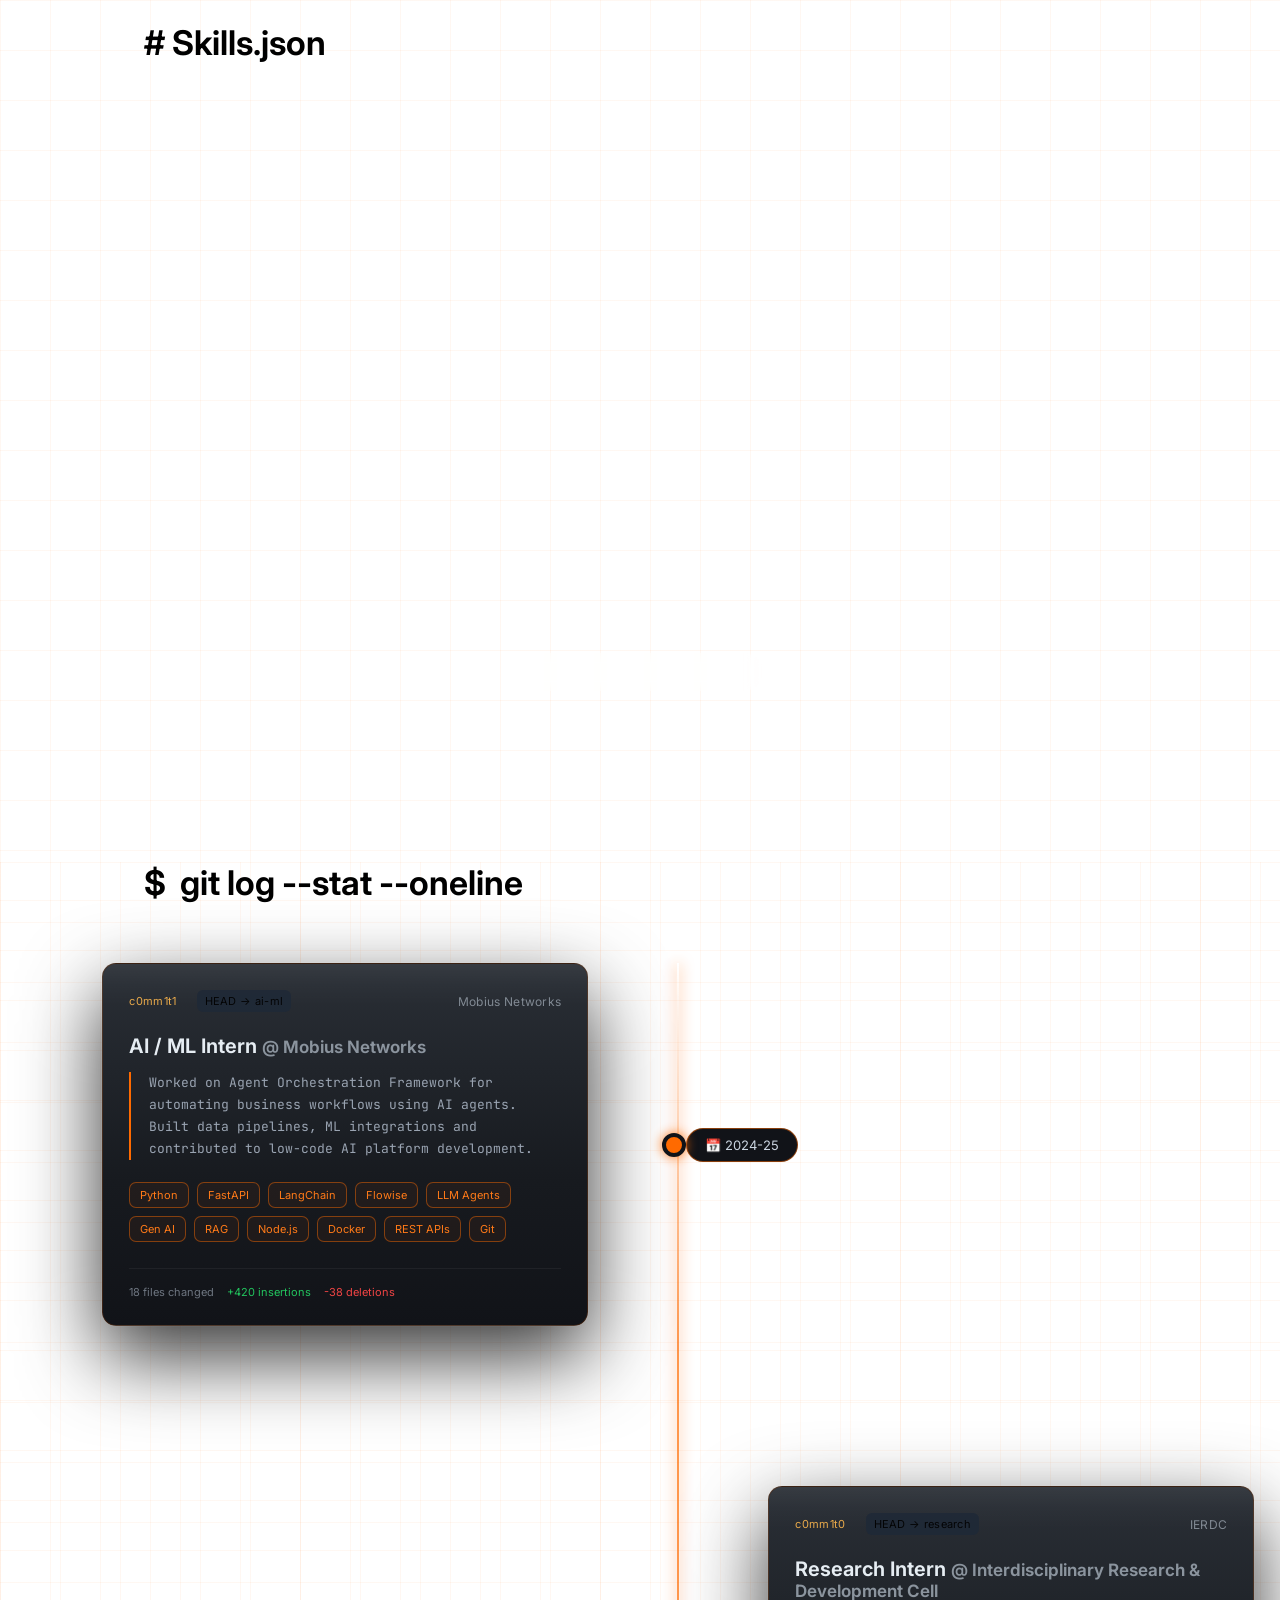
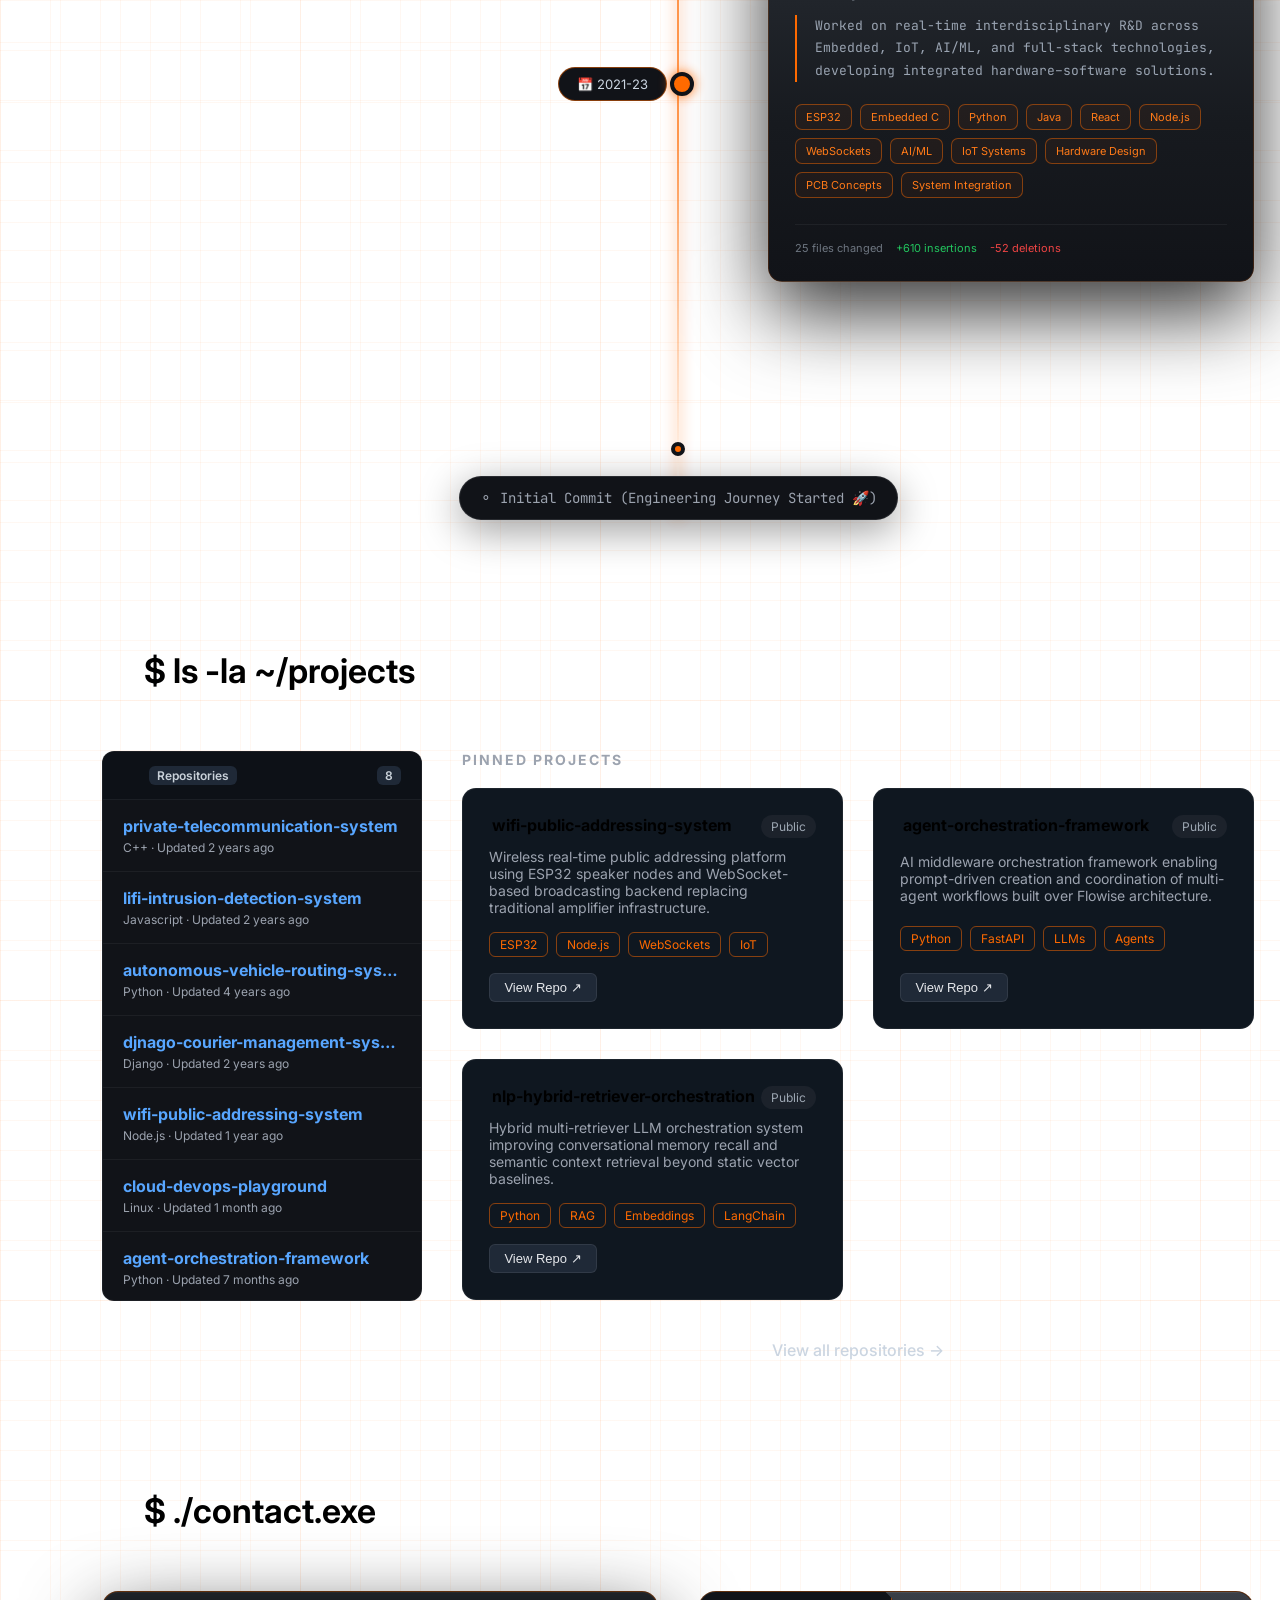
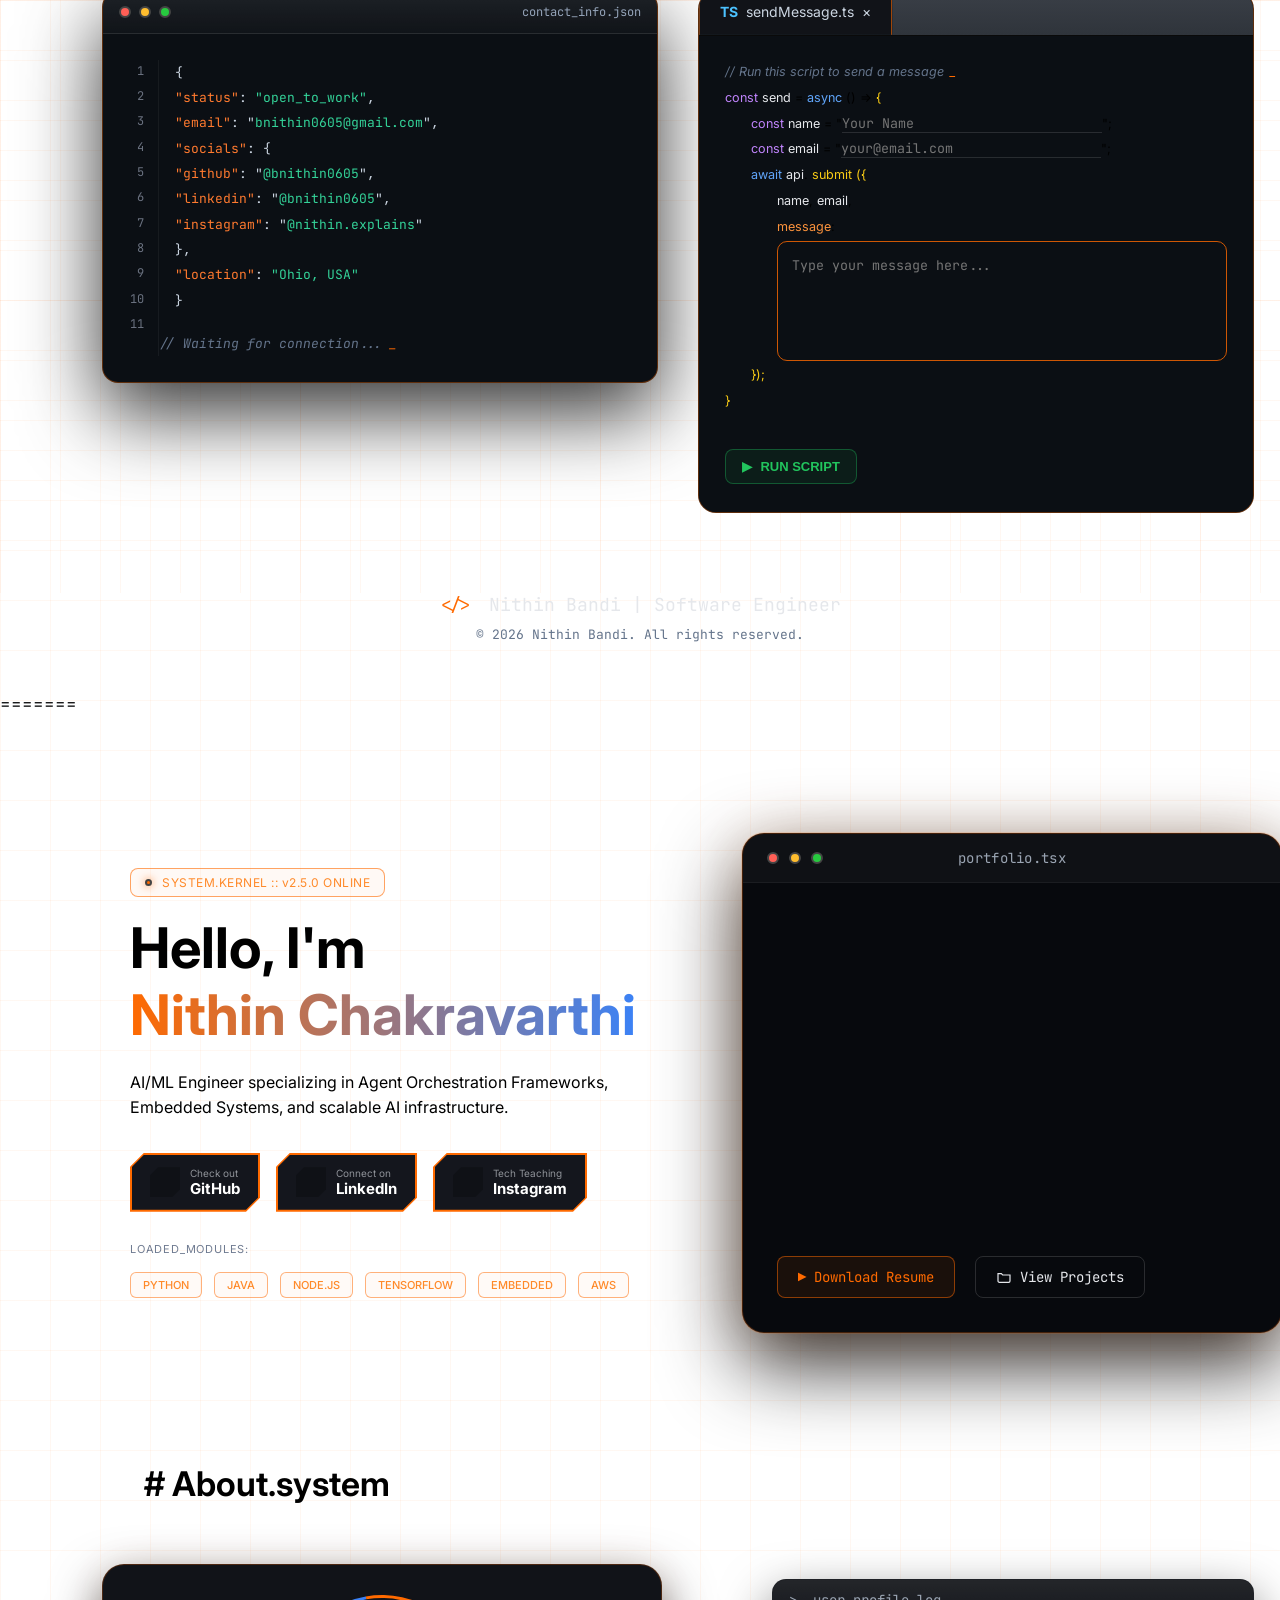
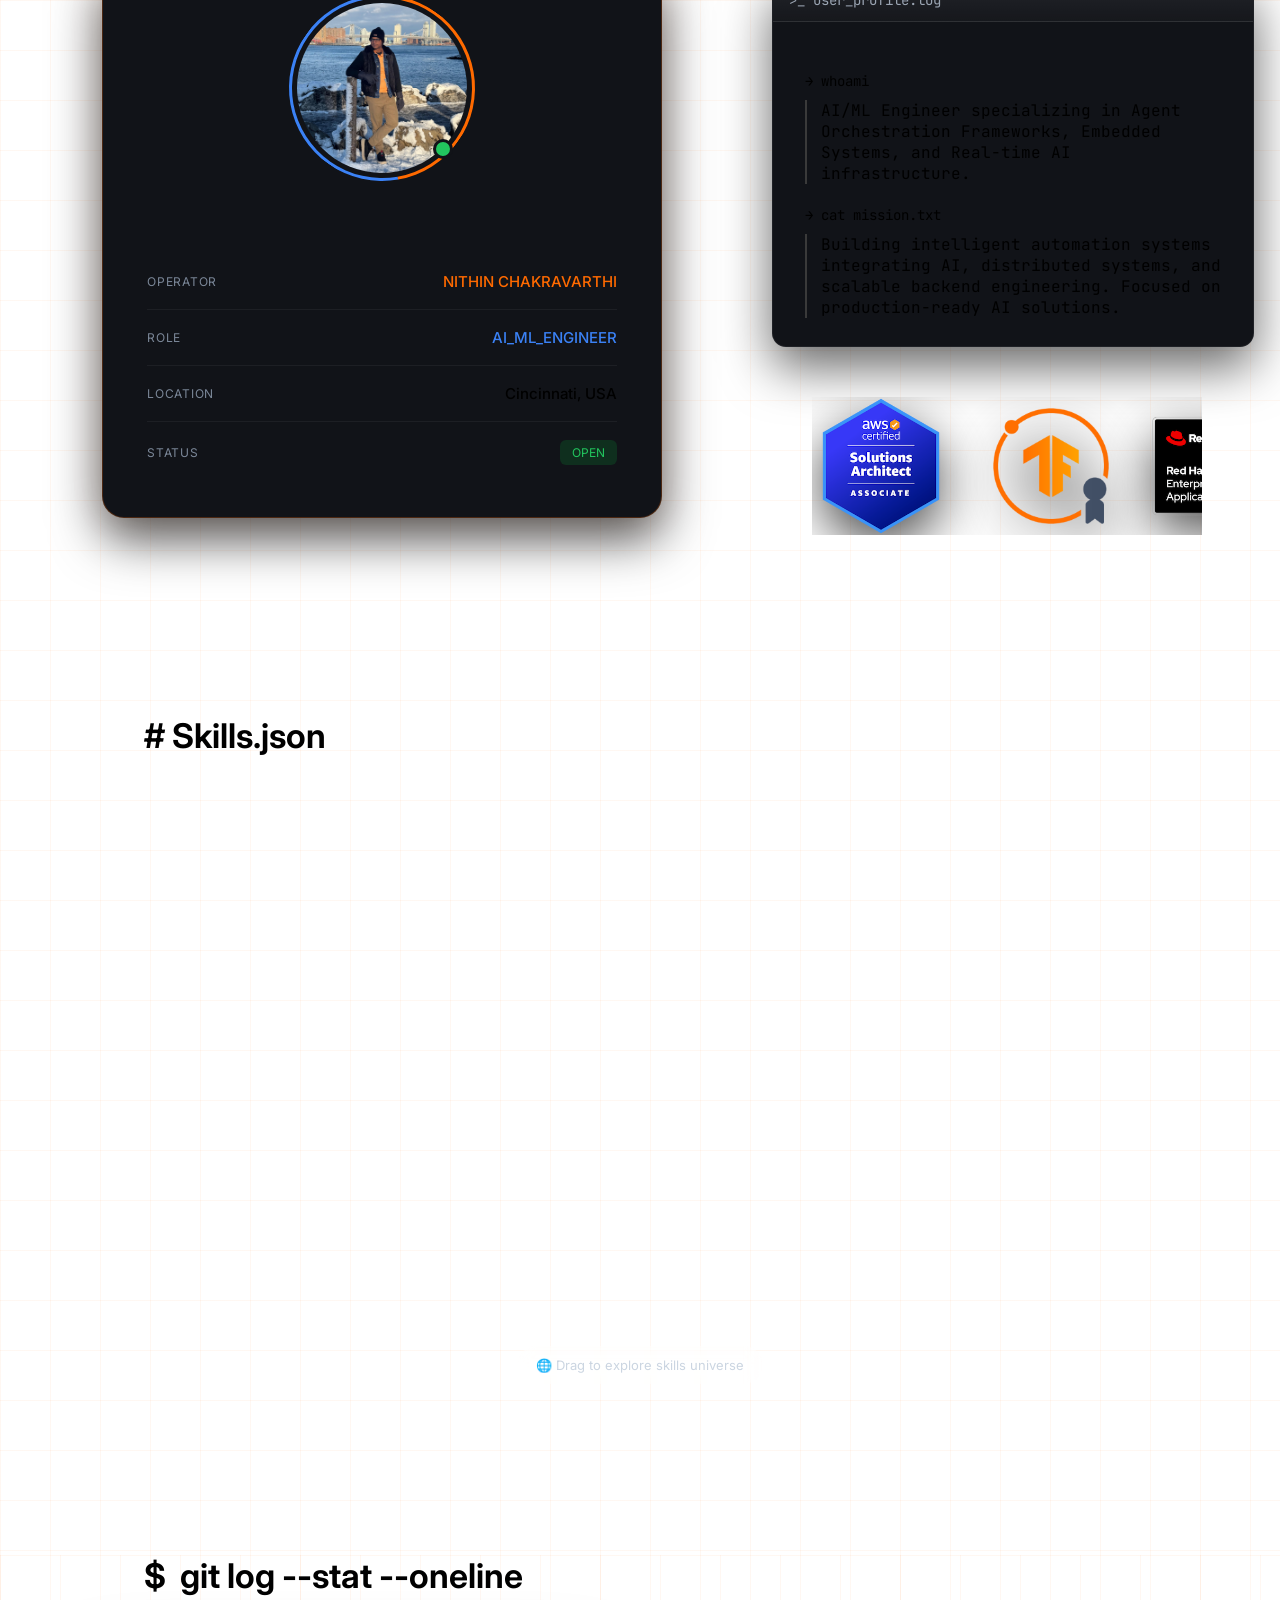
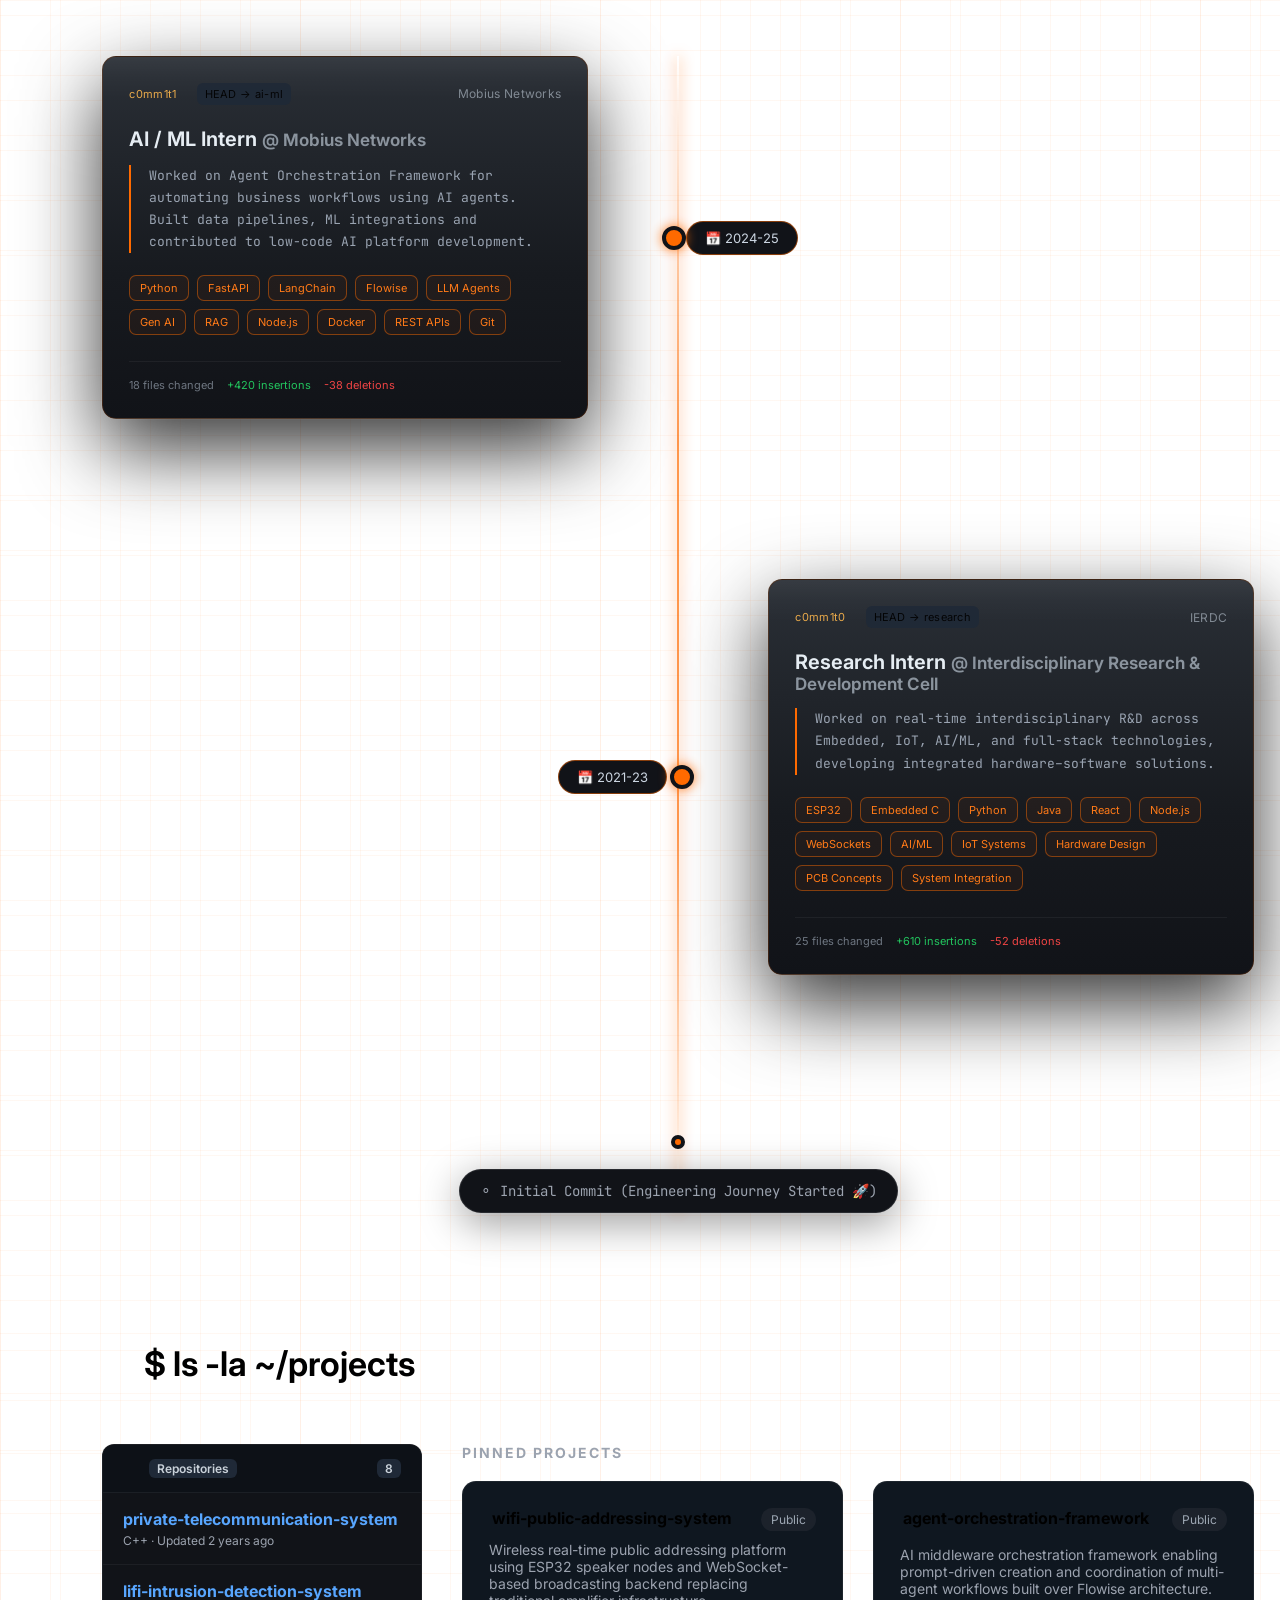
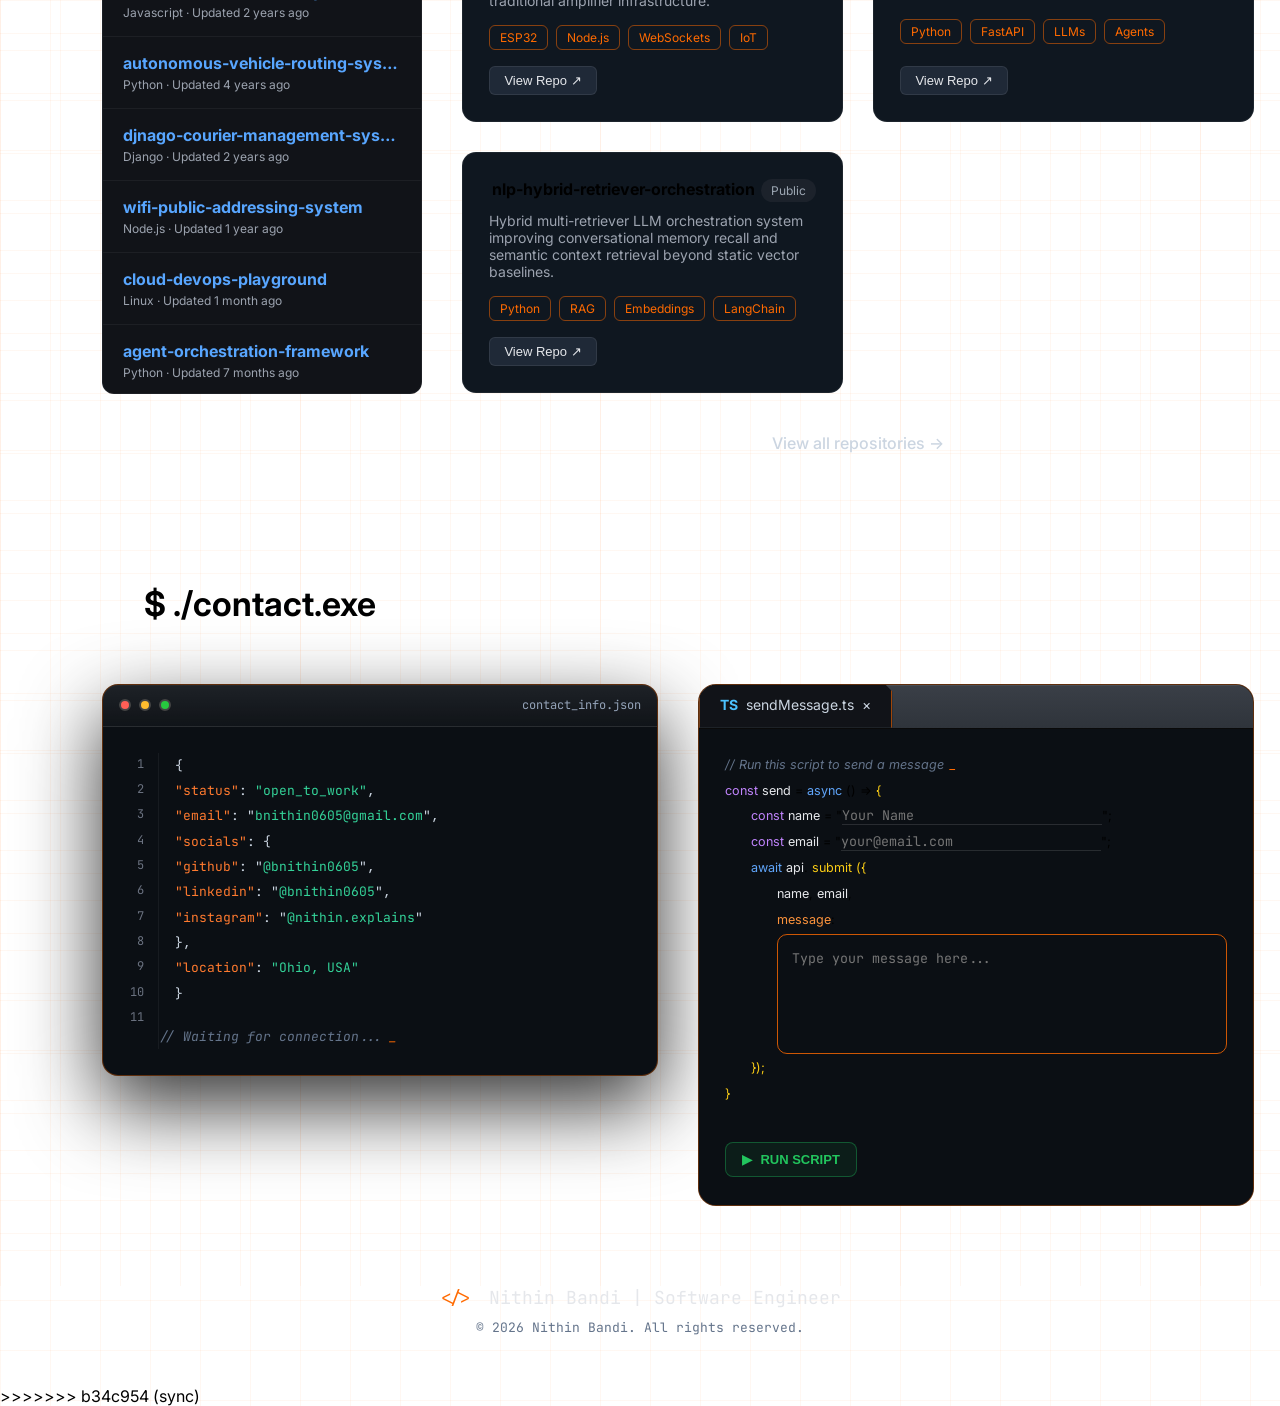
==== commit 982727d5: "sync" ====
--- a/Portfolio/i.html
+++ b/Portfolio/i.html
@@ -1,3 +1,4 @@
+<<<<<<< HEAD
 <!DOCTYPE html>
 <html lang="en">
 <head>
@@ -1578,4 +1579,1586 @@
 </script>
 
 </body>
+=======
+<!DOCTYPE html>
+<html lang="en">
+<head>
+<meta charset="UTF-8">
+<meta name="viewport" content="width=1200, initial-scale=0.3">
+<link rel="icon" type="image/jpeg" href="assets/profile.jpeg">
+<title>Nithin Chakravarthi | Portfolio</title>
+
+<link href="https://fonts.googleapis.com/css2?family=Inter:wght@400;500;600;700&family=JetBrains+Mono:wght@400;500&display=swap" rel="stylesheet">
+
+<link rel="stylesheet" href="i.css">
+<script src="https://unpkg.com/lucide@latest"></script>
+<script src="https://cdn.jsdelivr.net/npm/emailjs-com@3/dist/email.min.js"></script>
+</head>
+<body>
+
+<!-- ================= HOME ================= -->
+<section id="home" class="home">
+  <div class="container hero-content">
+
+    <div class="hero-left">
+
+      <div class="system-status">
+        <span class="dot"></span> SYSTEM.KERNEL :: v2.5.0 ONLINE
+      </div>
+
+      <h1>
+        Hello, I'm <br>
+        <span class="gradient-text">Nithin Chakravarthi</span>
+      </h1>
+
+      <p class="hero-description">
+        AI/ML Engineer specializing in Agent Orchestration Frameworks,
+        Embedded Systems, and scalable AI infrastructure.
+      </p>
+<div class="hero-cta">
+
+    <!-- GITHUB -->
+    <div class="chip-wrap">
+        <a class="terminal-chip" href="https://github.com/bnithin0605" target="_blank">
+            <div class="terminal-chip-inner">
+
+                <div class="chip-icon">
+                    <img src="https://cdn.jsdelivr.net/gh/devicons/devicon/icons/github/github-original.svg">
+                </div>
+
+                <div class="chip-text">
+                    <span>Check out</span>
+                    <b>GitHub</b>
+                </div>
+
+            </div>
+        </a>
+    </div>
+
+
+    <!-- LINKEDIN -->
+    <div class="chip-wrap">
+        <a class="terminal-chip" href="https://linkedin.com/in/bnithin0605" target="_blank">
+            <div class="terminal-chip-inner">
+
+                <div class="chip-icon">
+                  <img src="https://cdn.jsdelivr.net/gh/devicons/devicon/icons/linkedin/linkedin-original.svg">
+                </div>
+
+                <div class="chip-text">
+                    <span>Connect on</span>
+                    <b>LinkedIn</b>
+                </div>
+
+            </div>
+        </a>
+    </div>
+
+
+    <!-- INSTAGRAM -->
+    <div class="chip-wrap">
+        <a class="terminal-chip" href="https://instagram.com/nithin.explains" target="_blank">
+            <div class="terminal-chip-inner">
+
+                <div class="chip-icon">
+                    <img src="https://cdn.jsdelivr.net/gh/simple-icons/simple-icons/icons/instagram.svg">
+                </div>
+
+                <div class="chip-text">
+                    <span>Tech Teaching</span>
+                    <b>Instagram</b>
+                </div>
+
+            </div>
+        </a>
+    </div>
+
+</div>
+
+      <div class="loaded-modules">
+        <span>LOADED_MODULES:</span>
+        <div class="tags">
+          <span>PYTHON</span>
+          <span>JAVA</span>
+          <span>NODE.JS</span>
+          <span>TENSORFLOW</span>
+          <span>EMBEDDED</span>
+          <span>AWS</span>
+        </div>
+      </div>
+
+    </div>
+
+    <div class="hero-right">
+  <div class="code-window">
+
+    <div class="window-header">
+      <div class="window-dots">
+        <span class="dot red"></span>
+        <span class="dot yellow"></span>
+        <span class="dot green"></span>
+      </div>
+      <div class="file-name">portfolio.tsx</div>
+    </div>
+
+<pre id="typing-code"></pre>
+
+    <div class="code-buttons">
+      <button class="run-btn download-btn" id="resumeBtn">
+          ▶ Download Resume
+        </button>
+<button href="#projects" class="view-btn">
+
+<svg width="16" height="16" viewBox="0 0 24 24" fill="none"
+stroke="currentColor" stroke-width="1.8">
+
+<path d="M3 7h5l2 2h11v9a2 2 0 0 1-2 2H5a2 2 0 0 1-2-2V7z"/>
+
+</svg>
+
+<span><a href="#projects" style="text-decoration:none; color:inherit;">View Projects</a></span>
+
+</button>
+    </div>
+
+  </div>
+</div>
+
+  </div>
+</section>
+
+<!-- ================= ABOUT ================= -->
+<section id="about" class="about">
+
+  <div class="container">
+
+<div class="section-title">
+  <i class="title-icon" data-lucide="terminal"></i>
+  <span># About.system</span>
+</div>
+
+    <div class="about-content">
+
+      <!-- LEFT CARD -->
+      <div class="profile-card">
+<div class="card-glow"></div> 
+        <div class="avatar-wrapper">
+          <div class="avatar">
+            <span class="arc arc-orange"></span>
+            <img src="assets/profile.jpeg" alt="Nithin">
+          </div>
+        </div>
+
+        <div class="info-row">
+          <div class="label">OPERATOR</div>
+          <div class="value orange">NITHIN CHAKRAVARTHI</div>
+        </div>
+
+        <div class="info-row">
+          <div class="label">ROLE</div>
+          <div class="value blue">AI_ML_ENGINEER</div>
+        </div>
+
+        <div class="info-row">
+          <div class="label">LOCATION</div>
+          <div class="value">Cincinnati, USA</div>
+        </div>
+
+        <div class="info-row">
+          <div class="label">STATUS</div>
+          <div class="status">OPEN</div>
+        </div>
+
+      </div>
+
+      <!-- RIGHT SIDE -->
+      <div class="about-right">
+
+        <div class="terminal">
+          <div class="terminal-header">>_ user_profile.log</div>
+          <div class="terminal-body">
+
+          <div class="command">→ whoami</div>
+          <div class="output">
+            AI/ML Engineer specializing in Agent Orchestration Frameworks,
+            Embedded Systems, and Real-time AI infrastructure.
+          </div>
+
+          <div class="command">→ cat mission.txt</div>
+          <div class="output">
+            Building intelligent automation systems integrating AI,
+            distributed systems, and scalable backend engineering.
+            Focused on production-ready AI solutions.
+          </div>
+
+          </div>
+        </div>
+
+<div class="cert-carousel">
+
+<button class="cert-arrow left">
+<i data-lucide="chevron-left"></i>
+</button>
+
+<div class="cert-viewport">
+<div class="cert-track">
+
+<a href="https://cp.certmetrics.com/amazon/en/public/verify/credential/0ff6d9a7bc6f49efa672cd9e00839eab" target="_blank">
+<img src="assets/certs/saa.png" class="cert-badge">
+</a>
+
+<a href="https://www.credential.net/fa4ba73a-7dcf-4713-87be-6e1346fd451f#acc.spbj5Vko" target="_blank">
+<img src="assets/certs/tf.png" class="cert-badge">
+</a>
+
+<a href="https://www.credly.com/badges/9872def1-2c5e-41b2-8ad0-3d05be458fd8/print" target="_blank">
+<img src="assets/certs/rh.png" class="cert-badge">
+</a>
+
+<a href="https://learn.microsoft.com/api/credentials/share/en-us/BANDINAGANITHINCHAKRAVARTHI-4043/4396F9E30DC4AEF6?sharingId=47D836E1A5EA357C" target="_blank">
+<img src="assets/certs/az.png" class="cert-badge">
+</a>
+
+<a href="https://cp.certmetrics.com/amazon/en/public/verify/credential/XDMVE6BKV2BQ11KC" target="_blank">
+<img src="assets/certs/cp.png" class="cert-badge">
+</a>
+
+<a href="https://learn.microsoft.com/api/credentials/share/en-us/BANDINAGANITHINCHAKRAVARTHI-4043/622A24602D7C3C92?sharingId=47D836E1A5EA357C" target="_blank">
+<img src="assets/certs/ai.png" class="cert-badge">
+</a>
+
+</div>
+</div>
+
+<button class="cert-arrow right">
+<i data-lucide="chevron-right"></i>
+</button>
+
+</div>
+
+  </div>
+
+</section>
+
+<!-- ================= SKILLS GLOBE ================= -->
+<section id="skills" class="skills-section">
+
+  <div class="container">
+    <div class="section-title">
+      <i class="title-icon" data-lucide="settings"></i>
+      <span># Skills.json</span>
+    </div>
+  </div>
+
+  <div class="globe-stage">
+      <div id="globe-container"></div>
+  </div>
+
+  <div class="drag-box">
+      <div class="drag-pill">
+          🌐 Drag to explore skills universe
+      </div>
+  </div>
+
+</section>
+
+<!-- ================= TIMELINE ================= -->
+<section id="experience" class="timeline-section">
+
+<div class="container">
+
+<div class="section-title">
+  <i class="title-icon" data-lucide="git-branch"></i>
+  <span class="git">$</span> git log --stat --oneline
+</div>
+
+<div class="timeline">
+
+<!-- EXPERIENCE 1 -->
+
+<div class="timeline-item left">
+
+<div class="timeline-card">
+
+<div class="commit-header">
+<span class="commit-hash">c0mm1t1</span>
+<span class="branch">HEAD → ai-ml</span>
+<span class="company">Mobius Networks</span>
+</div>
+
+<h3>AI / ML Intern <span>@ Mobius Networks</span></h3>
+
+<p class="commit-desc">
+Worked on Agent Orchestration Framework for automating business workflows using AI agents.
+Built data pipelines, ML integrations and contributed to low-code AI platform development.
+</p>
+
+<div class="tech-stack">
+<span>Python</span>
+<span>FastAPI</span>
+<span>LangChain</span>
+<span>Flowise</span>
+<span>LLM Agents</span>
+<span>Gen AI</span>
+<span>RAG</span>
+<span>Node.js</span>
+<span>Docker</span>
+<span>REST APIs</span>
+<span>Git</span>
+</div>
+
+<div class="commit-footer">
+18 files changed <span class="add">+420 insertions</span> <span class="del">-38 deletions</span>
+</div>
+
+</div>
+
+<div class="date">📅 2024-25</div>
+
+</div>
+
+
+<!-- EXPERIENCE 2 -->
+
+<div class="timeline-item right">
+
+<div class="timeline-card">
+
+<div class="commit-header">
+<span class="commit-hash">c0mm1t0</span>
+<span class="branch">HEAD → research</span>
+<span class="company">IERDC</span>
+</div>
+
+<h3>Research Intern <span>@ Interdisciplinary Research & Development Cell</span></h3>
+
+<p class="commit-desc">
+Worked on real-time interdisciplinary R&D across Embedded, IoT, AI/ML, and full-stack
+technologies, developing integrated hardware–software solutions.
+</p>
+
+
+<div class="tech-stack">
+<span>ESP32</span>
+<span>Embedded C</span>
+<span>Python</span>
+<span>Java</span>
+<span>React</span>
+<span>Node.js</span>
+<span>WebSockets</span>
+<span>AI/ML</span>
+<span>IoT Systems</span>
+<span>Hardware Design</span>
+<span>PCB Concepts</span>
+<span>System Integration</span>
+</div>
+
+<div class="commit-footer">
+25 files changed <span class="add">+610 insertions</span> <span class="del">-52 deletions</span>
+</div>
+
+</div>
+
+<div class="date">📅 2021-23</div>
+
+</div>
+
+
+<div class="timeline-end">
+
+<div class="timeline-end-node"></div>
+
+<div class="initial-commit">
+⚬ Initial Commit (Engineering Journey Started 🚀)
+</div>
+
+</div>
+
+</div>
+
+</div>
+
+</section>
+
+<!-- ================= PROJECTS ================= -->
+<section id="projects" class="projects">
+
+<div class="container">
+
+<div class="section-title">
+  <i class="title-icon" data-lucide="folder"></i>
+  <span>$ ls -la ~/projects</span>
+</div>
+
+<div class="projects-layout">
+
+<!-- ================= LEFT REPO PANEL ================= -->
+
+<div class="repo-panel">
+
+<div class="repo-header">
+
+<div class="repo-header-left">
+<i data-lucide="book" class="repo-icon"></i>
+<span>Repositories</span>
+</div>
+
+<span class="repo-count">8</span>
+
+</div>
+
+<ul class="repo-list">
+
+  <li>
+<a href="https://github.com/bnithin0605/private-telecommunication-system" target="_blank">
+<h4>private-telecommunication-system</h4>
+<span>C++ · Updated 2 years ago</span>
+</a>
+</li>
+
+<li>
+<a href="https://github.com/bnithin0605/lifi-intrusion-detection-system" target="_blank">
+<h4>lifi-intrusion-detection-system</h4>
+<span>Javascript · Updated 2 years ago</span>
+</a>
+</li>
+
+<li>
+<a href="https://github.com/bnithin0605/autonomous-vehicle-routing-system" target="_blank">
+<h4>autonomous-vehicle-routing-system</h4>
+<span>Python · Updated 4 years ago</span>
+</a>
+</li>
+
+<li>
+<a href="https://github.com/bnithin0605/djnago-courier-management-system" target="_blank">
+<h4>djnago-courier-management-system</h4>
+<span>Django · Updated 2 years ago</span>
+</a>
+</li>
+
+<li>
+<a href="https://github.com/bnithin0605/wifi-public-addressing-system" target="_blank">
+<h4>wifi-public-addressing-system</h4>
+<span>Node.js · Updated 1 year ago</span>
+</a>
+</li>
+
+<li>
+<a href="https://github.com/bnithin0605/cloud-devops-playground" target="_blank">
+<h4>cloud-devops-playground</h4>
+<span>Linux · Updated 1 month ago</span>
+</a>
+</li>
+
+
+
+<li>
+<a href="https://github.com/bnithin0605/agent-orchestration-framework" target="_blank">
+<h4>agent-orchestration-framework</h4>
+<span>Python · Updated 7 months ago</span>
+</a>
+</li>
+
+<li>
+<a href="https://github.com/bnithin0605/nlp-hybrid-retriever-orchestration" target="_blank">
+<h4>nlp-hybrid-retriever-orchestration</h4>
+<span>Python · Updated 3 months ago</span>
+</a>
+</li>
+
+
+</ul>
+
+</div>
+
+
+<!-- ================= RIGHT PINNED PROJECTS ================= -->
+
+<div class="pinned-projects">
+
+<h3 class="pinned-title">PINNED PROJECTS</h3>
+
+<div class="project-grid">
+
+
+<!-- PUBLIC ADDRESSING SYSTEM -->
+
+<div class="project-card">
+
+<div class="project-header">
+<a href="https://github.com/bnithin0605/wifi-public-addressing-system" target="_blank">
+<h4><i data-lucide="book-open" class="project-repo-icon"></i>wifi-public-addressing-system</h4>
+</a>
+<span class="public">Public</span>
+</div>
+
+<p>
+Wireless real-time public addressing platform using ESP32 speaker nodes and WebSocket-based broadcasting backend replacing traditional amplifier infrastructure.
+</p>
+
+<div class="project-tags">
+<span>ESP32</span>
+<span>Node.js</span>
+<span>WebSockets</span>
+<span>IoT</span>
+</div>
+
+<div class="project-footer">
+<a href="https://github.com/bnithin0605/wifi-public-addressing-system" target="_blank">
+<button>View Repo ↗</button>
+</a>
+</div>
+
+</div>
+
+
+<!-- AGENT ORCHESTRATION FRAMEWORK -->
+
+<div class="project-card">
+
+<div class="project-header">
+<a href="https://github.com/bnithin0605/agent-orchestration-framework" target="_blank">
+<h4><i data-lucide="book-open" class="project-repo-icon"></i>agent-orchestration-framework</h4>
+</a>
+<span class="public">Public</span>
+</div>
+
+<p>
+AI middleware orchestration framework enabling prompt-driven creation and coordination of multi-agent workflows built over Flowise architecture.
+</p>
+
+<div class="project-tags">
+<span>Python</span>
+<span>FastAPI</span>
+<span>LLMs</span>
+<span>Agents</span>
+</div>
+
+<div class="project-footer">
+<a href="https://github.com/bnithin0605/agent-orchestration-framework" target="_blank">
+<button>View Repo ↗</button>
+</a>
+</div>
+
+</div>
+
+
+<!-- NLP HYBRID RETRIEVER -->
+
+<div class="project-card">
+
+<div class="project-header">
+<a href="https://github.com/bnithin0605/nlp-hybrid-retriever-orchestration" target="_blank">
+<h4><i data-lucide="book-open" class="project-repo-icon"></i>nlp-hybrid-retriever-orchestration</h4>
+</a>
+<span class="public">Public</span>
+</div>
+
+<p>
+Hybrid multi-retriever LLM orchestration system improving conversational memory recall and semantic context retrieval beyond static vector baselines.
+</p>
+
+<div class="project-tags">
+<span>Python</span>
+<span>RAG</span>
+<span>Embeddings</span>
+<span>LangChain</span>
+</div>
+
+<div class="project-footer">
+<a href="https://github.com/bnithin0605/nlp-hybrid-retriever-orchestration" target="_blank">
+<button>View Repo ↗</button>
+</a>
+</div>
+
+</div>
+
+
+</div>
+
+<div class="view-repos">
+<a href="https://github.com/bnithin0605" target="_blank">
+View all repositories →
+</a>
+</div>
+
+</div>
+
+</div>
+
+</div>
+
+</section>
+
+<!-- ================= CONTACT ================= -->
+<section id="contact" class="contact">
+
+<div class="container">
+
+<div class="section-title">
+  <i class="title-icon" data-lucide="mail"></i>
+  <span>$ ./contact.exe</span>
+</div>
+
+<div class="contact-layout">
+
+<!-- LEFT TERMINAL INFO -->
+
+<div class="contact-terminal">
+
+<div class="terminal-header">
+<span class="dot red"></span>
+<span class="dot yellow"></span>
+<span class="dot green"></span>
+
+<span class="file">
+<i data-lucide="code-2" class="file-icon"></i>
+contact_info.json
+</span>
+</div>
+
+<div class="json-code">
+
+<div class="json-row"><span class="ln">1</span><span class="code">{</span></div>
+
+<div class="json-row"><span class="ln">2</span><span class="code"><span class="key">"status"</span>: <span class="string">"open_to_work"</span>,</span></div>
+
+<div class="json-row"><span class="ln">3</span><span class="code"><span class="key">"email"</span>: 
+<a href="mailto:bnithin0605@gmail.com">"<span class="string">bnithin0605@gmail.com</span>"</a>,</span></div>
+
+<div class="json-row"><span class="ln">4</span><span class="code"><span class="key">"socials"</span>: {</span></div>
+
+<div class="json-row"><span class="ln">5</span><span class="code indent"><span class="key">"github"</span>: 
+<a href="https://github.com/bnithin0605" target="_blank">"<span class="string">@bnithin0605</span>"</a>,</span></div>
+
+<div class="json-row"><span class="ln">6</span><span class="code indent"><span class="key">"linkedin"</span>: 
+<a href="https://www.linkedin.com/in/bnithin0605" target="_blank">"<span class="string">@bnithin0605</span>"</a>,</span></div>
+
+<div class="json-row"><span class="ln">7</span><span class="code indent"><span class="key">"instagram"</span>: 
+<a href="https://www.instagram.com/nithin.explains/" target="_blank">"<span class="string">@nithin.explains</span>"</a></span></div>
+
+<div class="json-row"><span class="ln">8</span><span class="code">},</span></div>
+
+<div class="json-row"><span class="ln">9</span><span class="code"><span class="key">"location"</span>: <span class="string">"Ohio, USA"</span></span></div>
+
+<div class="json-row"><span class="ln">10</span><span class="code">}</span></div>
+
+<div class="json-row"><span class="ln">11</span><span class="comment">// Waiting for connection...</span></div>
+
+</div>
+
+</div>
+
+
+
+<!-- RIGHT FORM -->
+
+<div class="contact-code">
+
+  <div class="code-header">
+    <div class="code-tabs">
+      <span class="ts">TS</span>
+      sendMessage.ts
+      <span class="close">×</span>
+    </div>
+  </div>
+
+  <form id="contactForm" class="code-body">
+
+    <div class="code-line comment">
+      // Run this script to send a message
+    </div>
+
+    <div class="code-line">
+      <span class="indent indent-0">
+        <span class="keyword">const</span>
+        <span class="var">send</span> =
+        <span class="async">async</span> () =>
+        <span class="bracket">{</span>
+      </span>
+    </div>
+
+    <div class="code-line">
+      <span class="indent indent-1">
+        <span class="keyword">const</span>
+        <span class="var">name</span> =
+        "<input name="name" class="code-input" type="text" placeholder="Your Name">";
+      </span>
+    </div>
+
+    <div class="code-line">
+      <span class="indent indent-1">
+        <span class="keyword">const</span>
+        <span class="var">email</span> =
+        "<input name="email" class="code-input" type="email" placeholder="your@email.com">";
+      </span>
+    </div>
+
+    <div class="code-line">
+      <span class="indent indent-1">
+        <span class="async">await</span>
+        <span class="var">api</span>.
+        <span class="func">submit</span>
+        <span class="bracket">({</span>
+      </span>
+    </div>
+
+    <div class="code-line">
+      <span class="indent indent-2">
+        <span class="var">name</span>,
+        <span class="var">email</span>,
+      </span>
+    </div>
+
+    <div class="code-line">
+      <span class="indent indent-2">
+        <span class="prop">message</span>:
+      </span>
+    </div>
+
+    <div class="code-line textarea-line">
+      <textarea
+        name="message"
+        class="code-message"
+        placeholder="Type your message here..."
+      ></textarea>
+    </div>
+
+    <div class="code-line">
+      <span class="indent indent-1">
+        <span class="bracket">});</span>
+      </span>
+    </div>
+
+    <div class="code-line">
+      <span class="indent indent-0">
+        <span class="bracket">}</span>
+      </span>
+    </div>
+<div class="terminal-output" id="mailOutput"></div>
+    <button type="submit" class="run-script">
+      <span class="play">▶</span>
+      RUN SCRIPT
+    </button>
+
+  </form>
+
+</div>
+
+</div>
+
+</section>
+
+<!-- ================= FOOTER ================= -->
+<footer class="portfolio-footer">
+
+<p class="footer-name">
+ Nithin Bandi | Software Engineer
+</p>
+
+
+<p class="footer-copy">
+© 2026 Nithin Bandi. All rights reserved.
+</p>
+
+</footer>
+
+
+<!-- ================= NAVBAR ================= -->
+<div class="scroll-nav">
+
+<div class="scroll-track"></div>
+
+<div class="nav-item" data-section="home">
+<div class="dot"><i data-lucide="code"></i></div>
+<div class="tooltip">&gt; Home</div>
+</div>
+
+<div class="nav-item" data-section="about">
+<div class="dot"><i data-lucide="terminal"></i></div>
+<div class="tooltip">&gt; About</div>
+</div>
+
+<div class="nav-item" data-section="skills">
+<div class="dot"><i data-lucide="settings"></i></div>
+<div class="tooltip">&gt; Skills</div>
+</div>
+
+<div class="nav-item" data-section="experience">
+<div class="dot"><i data-lucide="arrow-right"></i></div>
+<div class="tooltip">&gt; Experience</div>
+</div>
+
+<div class="nav-item" data-section="projects">
+<div class="dot"><i data-lucide="folder"></i></div>
+<div class="tooltip">&gt; Projects</div>
+</div>
+
+<div class="nav-item" data-section="contact">
+<div class="dot"><i data-lucide="mail"></i></div>
+<div class="tooltip">&gt; Contact</div>
+</div>
+
+</div>
+
+
+
+<script type="module">
+import * as THREE from 'https://cdn.jsdelivr.net/npm/three@0.155/build/three.module.js';
+
+const el = document.getElementById("typing-code");
+
+const lines = [
+`<span class="ln">1</span> <span class="com">// Welcome to my workspace</span>`,
+`<span class="ln">2</span> <span class="kw">import</span> { <span class="fn">Developer</span> } <span class="kw">from</span> <span class="str">'./universe'</span>;`,
+``,
+`<span class="ln">4</span> <span class="kw">const</span> <span class="fn">Portfolio</span> = () ⇒ {`,
+`<span class="ln">5</span>   <span class="kw">return</span> (`,
+`<span class="ln">6</span>     &lt;<span class="tag">Developer</span>`,
+`<span class="ln">7</span>       <span class="attr">name</span>=<span class="str">"Nithin Chakravarthi"</span>`,
+`<span class="ln">8</span>       <span class="attr">role</span>=<span class="str">"AI/ML Engineer"</span>`,
+`<span class="ln">9</span>       <span class="attr">passion</span>=<span class="str">"Building Intelligent Systems"</span>`,
+`<span class="ln">10</span>    /&gt;`,
+`<span class="ln">11</span>  );`,
+`<span class="ln">12</span> };`
+];
+
+let line = 0;
+let char = 0;
+
+let completedHTML = "";
+
+function type(){
+
+if(line >= lines.length) return;
+
+const plain = lines[line].replace(/<[^>]*>/g,"");
+
+if(char < plain.length){
+
+const current = plain.substring(0,char+1);
+
+el.innerHTML =
+completedHTML +
+current +
+'<span class="cursor">|</span>';
+
+char++;
+
+setTimeout(type, 14 + Math.random()*18);
+
+}else{
+
+completedHTML += lines[line] + "\n";
+
+el.innerHTML = completedHTML;
+
+line++;
+char = 0;
+
+setTimeout(type, 160);
+
+}
+
+}
+
+type();
+
+const sections = document.querySelectorAll("section");
+const navItems = document.querySelectorAll(".nav-item");
+window.addEventListener("scroll", () => {
+
+let current = "";
+
+const scrollMiddle = window.scrollY + window.innerHeight / 2;
+
+sections.forEach(section => {
+
+const sectionTop = section.offsetTop;
+const sectionBottom = sectionTop + section.offsetHeight;
+
+if (scrollMiddle >= sectionTop && scrollMiddle <= sectionBottom) {
+current = section.id;
+}
+
+});
+
+navItems.forEach(item => {
+
+item.classList.remove("active");
+
+if (item.dataset.section === current) {
+item.classList.add("active");
+}
+
+});
+lucide.createIcons();
+});
+navItems.forEach(item => {
+
+item.addEventListener("click", () => {
+
+document.getElementById(item.dataset.section)
+.scrollIntoView({behavior:"smooth"});
+
+});
+
+});
+    
+const container = document.getElementById("globe-container");
+//////////////////////////////////////////////////////////////
+// SCENE
+//////////////////////////////////////////////////////////////
+
+const scene = new THREE.Scene();
+
+const DESIGN_WIDTH = 1200;
+const DESIGN_HEIGHT = 900;
+
+const camera = new THREE.PerspectiveCamera(
+60,
+DESIGN_WIDTH / DESIGN_HEIGHT,
+0.1,
+1000
+);
+
+const renderer = new THREE.WebGLRenderer({
+antialias:true,
+alpha:true
+});
+renderer.setSize(DESIGN_WIDTH, DESIGN_HEIGHT);
+renderer.setPixelRatio(Math.min(window.devicePixelRatio,2));
+renderer.outputColorSpace = THREE.SRGBColorSpace;
+renderer.setClearColor(0x000000,0);
+
+container.appendChild(renderer.domElement);
+//////////////////////////////////////////////////////////////
+// GLOW TEXTURE
+//////////////////////////////////////////////////////////////
+
+function createGlowTexture(){
+
+const size = 512;
+
+const canvas = document.createElement("canvas");
+canvas.width = size;
+canvas.height = size;
+
+const ctx = canvas.getContext("2d");
+
+const gradient = ctx.createRadialGradient(
+size/2, size/2, 0,
+size/2, size/2, size/2
+);
+
+/* strong center glow */
+gradient.addColorStop(0,"rgba(255,120,0,1)");
+
+/* soft glow */
+gradient.addColorStop(0.2,"rgba(255,120,0,0.8)");
+
+/* fade */
+gradient.addColorStop(0.4,"rgba(255,120,0,0.35)");
+
+/* disappear BEFORE edge */
+gradient.addColorStop(0.7,"rgba(255,120,0,0.08)");
+
+/* fully transparent */
+gradient.addColorStop(1,"rgba(255,120,0,0)");
+
+ctx.fillStyle = gradient;
+ctx.fillRect(0,0,size,size);
+
+return new THREE.CanvasTexture(canvas);
+}
+
+const glowTexture = createGlowTexture();
+
+//////////////////////////////////////////////////////////////
+// RAYCASTER
+//////////////////////////////////////////////////////////////
+
+const raycaster = new THREE.Raycaster();
+const mouse = new THREE.Vector2();
+
+let hoveredSprite = null;
+
+window.addEventListener("mousemove", (event) => {
+
+const rect = renderer.domElement.getBoundingClientRect();
+
+mouse.x = ((event.clientX - rect.left) / rect.width) * 2 - 1;
+mouse.y = -((event.clientY - rect.top) / rect.height) * 2 + 1;
+
+});
+
+//////////////////////////////////////////////////////////////
+// RESPONSIVE
+//////////////////////////////////////////////////////////////
+
+function getLayout(){
+
+const width = DESIGN_WIDTH;
+const height = DESIGN_HEIGHT;
+
+let radius;
+let cameraZ;
+
+if(width<=420){
+radius = width*0.0032;
+cameraZ = 8;
+}
+else if(width<768){
+radius = width*0.0036;
+cameraZ = 7.8;
+}
+else if(width<1024){
+radius = Math.min(width,height)*0.0028;
+cameraZ = 7.6;
+}
+else{
+radius = Math.min(width,height)*0.0032;
+cameraZ = 8.2;
+}
+
+radius = Math.min(radius,2.2);
+
+return{radius,cameraZ};
+
+}
+
+let layout = getLayout();
+let RADIUS = layout.radius;
+camera.position.z = layout.cameraZ;
+
+
+//////////////////////////////////////////////////////////////
+// GLOBE GROUP
+//////////////////////////////////////////////////////////////
+
+const globeGroup = new THREE.Group();
+scene.add(globeGroup);
+
+let iconSprites = [];
+
+//////////////////////////////////////////////////////////////
+// LIGHT
+//////////////////////////////////////////////////////////////
+
+const light = new THREE.PointLight(0xff6a00,1,50);
+light.position.set(5,5,5);
+scene.add(light);
+
+//////////////////////////////////////////////////////////////
+// SKILLS
+//////////////////////////////////////////////////////////////
+
+const skills = [
+
+{ name:"Java", url:"https://cdn.jsdelivr.net/gh/devicons/devicon/icons/java/java-original.svg"},
+{ name:"Python", url:"https://cdn.jsdelivr.net/gh/devicons/devicon/icons/python/python-original.svg"},
+{ name:"Node.js", url:"https://cdn.jsdelivr.net/gh/devicons/devicon/icons/nodejs/nodejs-original.svg"},
+{ name:"React", url:"https://cdn.jsdelivr.net/gh/devicons/devicon/icons/react/react-original.svg"},
+{ name:"Spring", url:"https://cdn.jsdelivr.net/gh/devicons/devicon/icons/spring/spring-original.svg"},
+{ name:"Docker", url:"https://cdn.jsdelivr.net/gh/devicons/devicon/icons/docker/docker-original.svg"},
+{ name:"Kubernetes", url:"https://cdn.jsdelivr.net/gh/devicons/devicon/icons/kubernetes/kubernetes-plain.svg"},
+{ name:"MongoDB", url:"https://cdn.jsdelivr.net/gh/devicons/devicon/icons/mongodb/mongodb-original.svg"},
+{ name:"PostgreSQL", url:"https://cdn.jsdelivr.net/gh/devicons/devicon/icons/postgresql/postgresql-original.svg"},
+{ name:"Neo4j", url:"https://cdn.jsdelivr.net/gh/devicons/devicon/icons/neo4j/neo4j-original.svg"},
+{ name:"Git", url:"https://cdn.jsdelivr.net/gh/devicons/devicon/icons/git/git-original.svg"},
+{ name:"Linux", url:"https://cdn.jsdelivr.net/gh/devicons/devicon/icons/linux/linux-original.svg"},
+{ name:"Arduino", url:"https://cdn.jsdelivr.net/gh/devicons/devicon/icons/arduino/arduino-original.svg"},
+{ name:"AWS", url:"https://cdn.jsdelivr.net/gh/devicons/devicon/icons/amazonwebservices/amazonwebservices-original-wordmark.svg"},
+{ name:"Figma", url:"https://cdn.jsdelivr.net/gh/devicons/devicon/icons/figma/figma-original.svg"},
+{ name:"Next.js", url:"https://cdn.jsdelivr.net/gh/devicons/devicon/icons/nextjs/nextjs-original.svg" },
+{ name:"GraphQL", url:"https://cdn.jsdelivr.net/gh/devicons/devicon/icons/graphql/graphql-plain.svg" },
+{ name:"Firebase", url:"https://cdn.jsdelivr.net/gh/devicons/devicon/icons/firebase/firebase-plain.svg" },
+{ name:"Azure", url:"https://cdn.jsdelivr.net/gh/devicons/devicon/icons/azure/azure-original.svg" },
+{ name:"Redux", url:"https://cdn.jsdelivr.net/gh/devicons/devicon/icons/redux/redux-original.svg" },
+{ name:"PHP", url:"https://cdn.jsdelivr.net/gh/devicons/devicon/icons/php/php-original.svg" },
+];
+
+const textureLoader = new THREE.TextureLoader();
+
+//////////////////////////////////////////////////////////////
+// FIBONACCI SPHERE
+//////////////////////////////////////////////////////////////
+
+function fibonacciSphere(samples,radius){
+
+const points=[];
+const offset=2/samples;
+const increment=Math.PI*(3-Math.sqrt(5));
+
+for(let i=0;i<samples;i++){
+
+const y=i*offset-1+offset/2;
+const r=Math.sqrt(1-y*y);
+const phi=i*increment;
+
+const x=Math.cos(phi)*r;
+const z=Math.sin(phi)*r;
+
+points.push(new THREE.Vector3(x*radius,y*radius,z*radius));
+
+}
+
+return points;
+
+}
+
+//////////////////////////////////////////////////////////////
+// BUILD SPHERE
+//////////////////////////////////////////////////////////////
+
+function buildSphere(){
+
+const geo = new THREE.IcosahedronGeometry(RADIUS,3);
+const edges = new THREE.EdgesGeometry(geo);
+
+const wireframe = new THREE.LineSegments(
+edges,
+new THREE.LineBasicMaterial({
+color:0xff6a00,
+transparent:true,
+opacity:0.25
+})
+);
+
+globeGroup.add(wireframe);
+
+const core = new THREE.Mesh(
+new THREE.SphereGeometry(RADIUS*0.95,64,64),
+new THREE.MeshStandardMaterial({
+color:0x0f1014,
+transparent:true,
+opacity:0.35,
+roughness:1,
+metalness:0,
+depthWrite:false
+})
+);
+
+globeGroup.add(core);
+
+}
+
+//////////////////////////////////////////////////////////////
+// LABEL TEXTURE
+//////////////////////////////////////////////////////////////
+
+function createLabel(text,color="#808792"){
+
+const canvas = document.createElement("canvas");
+canvas.width = 256;
+canvas.height = 64;
+
+const ctx = canvas.getContext("2d");
+
+ctx.clearRect(0,0,256,64);
+
+ctx.font="600 20px Inter, Arial, sans-serif";
+ctx.fillStyle=color;
+ctx.textAlign="center";
+
+ctx.fillText(text,128,40);
+
+return new THREE.CanvasTexture(canvas);
+
+}
+//////////////////////////////////////////////////////////////
+// BUILD ICONS
+//////////////////////////////////////////////////////////////
+
+function buildIcons(){
+
+const iconScale = RADIUS*0.25;
+const iconPositions = fibonacciSphere(skills.length,RADIUS*1.18);
+
+skills.forEach((skill,index)=>{
+  
+
+textureLoader.load(skill.url,(texture)=>{
+
+texture.colorSpace = THREE.SRGBColorSpace;
+
+const material = new THREE.SpriteMaterial({
+map:texture,
+transparent:true,
+depthWrite:false
+});
+
+const sprite = new THREE.Sprite(material);
+sprite.scale.set(iconScale,iconScale,1);
+/* store base scale */
+sprite.userData.baseScale = iconScale;
+sprite.position.copy(iconPositions[index]);
+sprite.userData.name = skill.name;
+
+//////////////////////////////////////////////////////////////
+// ICON GLOW
+//////////////////////////////////////////////////////////////
+
+const haloMaterial = new THREE.SpriteMaterial({
+map:glowTexture,
+transparent:true,
+opacity:0,
+blending:THREE.AdditiveBlending,
+depthWrite:false,
+depthTest:false
+});
+
+const halo = new THREE.Sprite(haloMaterial);
+halo.scale.set(iconScale*4.6,iconScale*4.6,1);
+sprite.add(halo);
+sprite.userData.halo = halo;
+
+//////////////////////////////////////////////////////////////
+// LABEL
+//////////////////////////////////////////////////////////////
+
+const labelMaterial = new THREE.SpriteMaterial({
+map:createLabel(skill.name),
+transparent:true,
+depthTest:false
+});
+
+const label = new THREE.Sprite(labelMaterial);
+label.scale.set(iconScale*1.5,iconScale*0.6,1);
+
+//////////////////////////////////////////////////////////////
+// LABEL GLOW (SUBTLE)
+//////////////////////////////////////////////////////////////
+
+const labelGlowMaterial = new THREE.SpriteMaterial({
+map:glowTexture,
+transparent:true,
+opacity:0,
+blending:THREE.AdditiveBlending,
+depthWrite:false
+});
+
+const labelGlow = new THREE.Sprite(labelGlowMaterial);
+labelGlow.scale.set(iconScale*1.6,iconScale*0.8,1);
+
+label.add(labelGlow);
+
+sprite.userData.label = label;
+sprite.userData.labelGlow = labelGlow;
+
+scene.add(label);
+
+//////////////////////////////////////////////////////////////
+
+globeGroup.add(sprite);
+iconSprites.push(sprite);
+
+});
+
+});
+
+}
+
+buildSphere();
+buildIcons();
+
+//////////////////////////////////////////////////////////////
+// ROTATION CONTROLS
+//////////////////////////////////////////////////////////////
+
+let autoRotateSpeed=0.002;
+let velocity={x:0,y:0};
+let isDragging=false;
+let prev={x:0,y:0};
+
+function startDrag(x,y){
+isDragging=true;
+prev={x,y};
+document.body.style.cursor = "grabbing";
+}
+
+function moveDrag(x,y){
+
+if(!isDragging) return;
+
+const dx=x-prev.x;
+const dy=y-prev.y;
+
+velocity.x=dx*0.005;
+velocity.y=dy*0.005;
+
+globeGroup.rotation.y+=velocity.x;
+globeGroup.rotation.x+=velocity.y;
+
+prev={x,y};
+
+}
+
+function endDrag(){
+  document.body.style.cursor = "grabbing";
+isDragging=false;
+}
+
+document.addEventListener("mousedown",e=>startDrag(e.clientX,e.clientY));
+document.addEventListener("mousemove",e=>moveDrag(e.clientX,e.clientY));
+document.addEventListener("mouseup",endDrag);
+
+//////////////////////////////////////////////////////////////
+// ANIMATION
+//////////////////////////////////////////////////////////////
+
+function animate(){
+
+requestAnimationFrame(animate);
+
+if(!isDragging){
+
+globeGroup.rotation.y += autoRotateSpeed;
+globeGroup.rotation.y += velocity.x;
+globeGroup.rotation.x += velocity.y;
+
+velocity.x *= 0.95;
+velocity.y *= 0.95;
+
+}
+
+raycaster.setFromCamera(mouse,camera);
+
+const intersects = raycaster.intersectObjects(iconSprites,false);
+
+//////////////////////////////////////////////////////////////
+// CURSOR CONTROL
+//////////////////////////////////////////////////////////////
+
+let cursor = "default";
+
+// if hovering an icon
+if(intersects.length > 0){
+cursor = "pointer";
+}else{
+
+// detect if mouse is over globe area
+const ray = new THREE.Raycaster();
+ray.setFromCamera(mouse, camera);
+
+const sphere = new THREE.Sphere(
+new THREE.Vector3(0,0,0),
+RADIUS * 1.25
+);
+
+if(ray.ray.intersectsSphere(sphere)){
+cursor = "grab";
+}
+
+}
+
+document.body.style.cursor = cursor;
+
+//////////////////////////////////////////////////////////////
+// DEPTH FADE (keeps back icons hidden)
+//////////////////////////////////////////////////////////////
+
+iconSprites.forEach(sprite=>{
+
+const worldPos = sprite.getWorldPosition(new THREE.Vector3());
+const normal = worldPos.clone().normalize();
+const cameraDir = camera.position.clone().normalize();
+
+const dot = normal.dot(cameraDir);
+
+const t = THREE.MathUtils.clamp((dot+0.2)/0.6,0,1);
+const smooth = t*t*(3-2*t);
+
+sprite.material.opacity = smooth;
+
+const label = sprite.userData.label;
+
+const down = new THREE.Vector3(0,-1,0);
+down.applyQuaternion(camera.quaternion);
+
+const offset = down.multiplyScalar(RADIUS*0.18);
+
+label.position.copy(worldPos).add(offset);
+label.quaternion.copy(camera.quaternion);
+label.material.opacity = smooth;
+
+});
+
+//////////////////////////////////////////////////////////////
+// HOVER
+//////////////////////////////////////////////////////////////
+
+let target = null;
+
+if(intersects.length>0){
+target = intersects[0].object;
+}
+
+if(target){
+
+if(hoveredSprite !== target){
+
+if(hoveredSprite){
+
+hoveredSprite.scale.setScalar(hoveredSprite.userData.baseScale);
+hoveredSprite.userData.halo.material.opacity = 0;
+
+const prevLabel = hoveredSprite.userData.label;
+prevLabel.scale.set(RADIUS*0.37,RADIUS*0.15,1);
+
+prevLabel.material.map = createLabel(
+hoveredSprite.userData.name,
+"#808792"
+);
+prevLabel.material.needsUpdate = true;
+
+}
+
+hoveredSprite = target;
+
+hoveredSprite.scale.setScalar(hoveredSprite.userData.baseScale * 1.1);
+hoveredSprite.userData.halo.material.opacity = 0.25;
+
+const label = hoveredSprite.userData.label;
+label.scale.set(RADIUS*0.42,RADIUS*0.17,1);
+
+label.material.map = createLabel(
+hoveredSprite.userData.name,
+"#ff7a2f"
+);
+label.material.needsUpdate = true;
+
+}
+
+}else{
+
+if(hoveredSprite){
+
+hoveredSprite.scale.setScalar(RADIUS*0.22);
+hoveredSprite.userData.halo.material.opacity = 0;
+
+const label = hoveredSprite.userData.label;
+
+label.scale.set(RADIUS*0.37,RADIUS*0.15,1);
+
+label.material.map = createLabel(
+hoveredSprite.userData.name,
+"#808792"
+);
+label.material.needsUpdate = true;
+
+}
+
+hoveredSprite = null;
+
+}
+
+renderer.render(scene,camera);
+
+}
+
+animate();
+
+const form = document.getElementById("contactForm");
+const btn = document.querySelector(".run-script");
+const output = document.getElementById("mailOutput");
+
+form.addEventListener("submit", function(e){
+
+e.preventDefault();
+
+btn.classList.add("loading");
+btn.innerHTML = "EXECUTING...";
+
+const formData = new FormData(this);
+
+emailjs.send(
+"service_ad3ca6v",
+"template_0grx8j6",
+{
+name: formData.get("name"),
+email: formData.get("email"),
+message: formData.get("message")
+},
+"OBAAQuyOXkvBOWk-r"
+)
+.then(()=>{
+
+btn.classList.remove("loading");
+btn.innerHTML = '<span class="play">▶</span> RUN SCRIPT';
+
+output.innerHTML =
+"// Output: Message sent successfully ✔";
+
+output.classList.add("show");
+
+form.reset();
+
+})
+.catch((error)=>{
+
+console.log("EMAILJS ERROR >>>", error);
+
+});
+
+});
+
+
+document.getElementById("resumeBtn")
+.addEventListener("click", function(){
+
+const url = "./assets/resume.pdf";
+
+/* open preview */
+window.open(url, "_blank");
+
+/* force download */
+const a = document.createElement("a");
+a.href = url;
+a.download = "Nithin_Bandi_Resume.pdf";
+document.body.appendChild(a);
+a.click();
+document.body.removeChild(a);
+
+});
+
+// carasouel
+const track = document.querySelector('.cert-track');
+const step = 170; // 138 badge + 32 gap
+
+function moveRight(){
+
+track.style.transition = '.5s cubic-bezier(.22,.61,.36,1)';
+track.style.transform = `translateX(-${step}px)`;
+
+setTimeout(()=>{
+track.appendChild(track.firstElementChild);
+track.style.transition = 'none';
+track.style.transform = 'translateX(0)';
+},500);
+
+}
+
+function moveLeft(){
+
+track.insertBefore(track.lastElementChild, track.firstElementChild);
+
+track.style.transition = 'none';
+track.style.transform = `translateX(-${step}px)`;
+
+requestAnimationFrame(()=>{
+track.style.transition = '.5s cubic-bezier(.22,.61,.36,1)';
+track.style.transform = 'translateX(0)';
+});
+
+}
+
+document.querySelector('.cert-arrow.right').onclick = moveRight;
+document.querySelector('.cert-arrow.left').onclick = moveLeft;
+
+</script>
+
+</body>
+>>>>>>> b34c954 (sync)
 </html>
--- a/Portfolio/i.css
+++ b/Portfolio/i.css
@@ -1,3 +1,4 @@
+<<<<<<< HEAD
 :root{
   --bg:#0e0f12;
   --card:#0f1116;
@@ -2237,4 +2238,2245 @@
 .str{ color:#34d399; }
 .com{ color:#9aa4b2; }
 .tag{ color:#d1d5db; }
+=======
+:root{
+  --bg:#0e0f12;
+  --card:#0f1116;
+  --border:#ff6a00;
+  --text:#e5e7eb;
+  --muted:#9ca3af;
+  --blue:#3b82f6;
+  --green:#16a34a;
+  --purple:#8b5cf6;
+}
+
+*{
+  margin:0;
+  padding:0;
+  box-sizing:border-box;
+}
+
+body{
+  background:#0e0f12;
+ overflow-x:hidden;
+overflow-y:auto;
+  font-family:'Inter',sans-serif;
+  background:var(--bg);
+  color:var(--text);
+  scroll-behavior:smooth;
+
+  background-image:
+    linear-gradient(rgba(255,106,0,0.05) 1px, transparent 1px),
+    linear-gradient(90deg, rgba(255,106,0,0.05) 1px, transparent 1px);
+  background-size:50px 50px;
+}
+
+.container{
+  max-width:1200px;
+  width:min(1200px, 90%);
+  margin-left:clamp(20px, 8vw, 130px);
+  margin-right:auto;
+}
+a{
+color:inherit;
+text-decoration:none;
+}
+
+a:hover{
+color:inherit;
+text-decoration:none;
+}
+
+a:visited{
+color:inherit;
+}
+
+a:active{
+color:inherit;
+}
+
+
+/* ================= HERO CODE WINDOW ================= */
+
+.code-window{
+
+width:540px;
+height:500px;          /* ⭐ trial value */
+
+background:#07090d;
+
+border-radius:22px;
+border:1px solid rgba(255,106,0,.25);
+
+box-shadow:
+0 0 0 1px rgba(255,106,0,.15),
+0 0 60px rgba(255,106,0,.12),
+0 30px 80px rgba(0,0,0,.85);
+
+display:flex;
+flex-direction:column;
+
+overflow:hidden;       /* ⭐ VERY IMPORTANT */
+
+position:relative;
+}
+
+/* subtle aura around box */
+
+.code-window::before{
+content:"";
+position:absolute;
+inset:-40px;
+
+background:radial-gradient(
+circle,
+rgba(255,106,0,.18) 0%,
+rgba(255,106,0,.07) 40%,
+transparent 70%
+);
+
+filter:blur(45px);
+z-index:-1;
+}
+
+/* HEADER */
+
+.window-header{
+
+display:flex;
+align-items:center;
+
+padding:18px 24px;
+
+background:rgba(255,255,255,.03);
+border-bottom:1px solid rgba(255,255,255,.05);
+
+position:relative;
+}
+
+.window-dots{
+display:flex;
+gap:10px;
+}
+
+.window-header .dot{
+width:12px;
+height:12px;
+border-radius:50%;
+}
+
+.dot.red{background:#ff5f56;}
+.dot.yellow{background:#ffbd2e;}
+.dot.green{background:#27c93f;}
+
+.file-name{
+position:absolute;
+left:50%;
+transform:translateX(-50%);
+font-family:'JetBrains Mono';
+font-size:14px;
+color:#9aa4b2;
+letter-spacing:.3px;
+}
+
+/* ===== HERO TERMINAL CTA BUTTONS ===== */
+
+/* ===== TERMINAL CHIP CTA ===== */
+
+.hero-cta{
+display:flex;
+gap:16px;
+margin-top:32px;
+flex-wrap:nowrap;          /* keep side-by-side on laptop */
+align-items:center;
+position:relative;
+z-index:2;
+}
+
+/* OUTER BORDER SHELL */
+
+.terminal-chip{
+flex:0 0 auto;             /* prevents stretching */
+padding:2px;
+background:#ff6a00;
+text-decoration:none;
+display:inline-block;
+clip-path: polygon(
+14px 0,
+100% 0,
+100% calc(100% - 14px),
+calc(100% - 14px) 100%,
+0 100%,
+0 14px
+);
+transition:.25s;
+}
+
+/* INNER PANEL */
+.terminal-chip-inner{
+display:flex;
+align-items:center;
+gap:10px;
+padding:12px 18px;
+background:#14161d;
+color:#d1d5db;
+clip-path: polygon(
+12px 0,
+100% 0,
+100% calc(100% - 12px),
+calc(100% - 12px) 100%,
+0 100%,
+0 12px
+);
+}
+
+/* ICON */
+
+.chip-icon{
+
+width:30px;
+height:30px;
+background:#0f1116;
+display:flex;
+align-items:center;
+justify-content:center;
+clip-path: polygon(
+8px 0,
+100% 0,
+100% calc(100% - 8px),
+calc(100% - 8px) 100%,
+0 100%,
+0 8px
+);
+
+}
+
+.chip-icon img{
+width:14px;
+filter:invert(1)grayscale(1);
+}
+
+/* TEXT */
+
+.chip-text span{
+font-size:10px;
+opacity:.65;
+display:block;
+}
+
+.chip-text b{
+font-size:15px;
+color:white;
+}
+
+/* HOVER */
+
+
+.chip-wrap{
+position:relative;
+display:inline-block;
+}
+
+.chip-wrap::before{
+content:"";
+position:absolute;
+top:50%;
+left:50%;
+width:160px;
+height:160px;
+transform:translate(-50%,-50%);
+background:radial-gradient(
+circle,
+rgba(255,106,0,.35) 0%,
+rgba(255,106,0,.15) 40%,
+transparent 70%
+);
+filter:blur(30px);
+opacity:0;
+transition:.3s;
+pointer-events:none;
+}
+
+.chip-wrap:hover::before{
+opacity:1;
+}
+
+
+/* CODE AREA */
+
+.code-window pre{
+flex:1;
+min-height:0;      /* ⭐ VERY VERY IMPORTANT */
+padding:28px 34px;
+font-family:'JetBrains Mono';
+font-size:15px;
+line-height:1.85;
+white-space:pre;
+margin:0;
+overflow:hidden;   /* keep */
+}
+
+/* BUTTON AREA */
+
+.code-buttons{
+display:flex;
+gap:20px;
+flex-shrink:0;
+padding:26px 34px 34px 34px;
+}
+
+
+/* PRIMARY */
+
+.download-btn:active{
+transform:scale(.96);
+}
+
+.run-btn{
+display:flex;
+align-items:center;
+gap:8px;                 /* ⭐ tighter */
+padding:11px 20px;       /* ⭐ smaller */
+border-radius:8px;
+font-family:'JetBrains Mono';
+font-size:14px;          /* ⭐ smaller text */
+cursor:pointer;
+transition:.18s ease;
+background:rgba(255,106,0,.08);
+border:1px solid rgba(255,106,0,.5);
+color:#ff6a00;
+}
+
+
+.run-btn:hover{
+background:rgba(255,106,0,.14);
+}
+
+
+/* SECONDARY */
+
+.view-btn{
+display:flex;
+align-items:center;
+gap:8px;
+background:transparent;
+border:1px solid rgba(255,255,255,.14);
+color:#e5e7eb;
+padding:11px 20px;
+border-radius:8px;
+font-family:'JetBrains Mono';
+font-size:14px;
+cursor:pointer;
+transition:.18s ease;
+}
+
+
+.view-btn:hover span{
+color:#e5e7eb;
+}
+
+.view-btn:hover{
+color:#ff6a00;
+border-color:rgba(255,106,0,.6);
+background:rgba(255,106,0,.06);
+}
+
+.home{
+  padding:120px 0;
+}
+
+.system-status{
+display:inline-flex;
+align-items:center;
+gap:10px;
+font-size:12px;
+letter-spacing:.5px;
+padding:6px 14px;
+border:1px solid rgba(255,106,0,.6);
+border-radius:8px;
+background:rgba(255,106,0,.04);
+color:#ff8a2a;
+margin-bottom:18px;
+}
+
+/* DOT */
+
+.system-status .dot{
+width:7px;
+height:7px;
+background:#ff6a00;
+border-radius:50%;
+box-shadow:0 0 8px rgba(255,106,0,.8);
+}
+
+.hero-content{
+  display:flex;
+  justify-content:space-between;
+  align-items:center;
+  gap : 60px;
+  margin-left:130px;     /* ⭐ push content left */
+margin-right:auto;
+}
+
+.hero-left{
+  max-width:600px;
+  
+}
+
+h1{
+  font-size:56px;
+  line-height:1.2;
+  margin-bottom:20px;
+  white-space:nowrap;
+}
+
+@media (max-width:1100px){
+.hero-title{
+white-space:normal;
+}
+}
+
+.gradient-text{
+  background:linear-gradient(90deg,#ff6a00,#3b82f6);
+  -webkit-background-clip:text;
+  -webkit-text-fill-color:transparent;
+}
+
+.hero-description{
+  color:var(--muted);
+  margin-bottom:30px;
+  line-height:1.6;
+}
+
+.hero-buttons{
+  display:flex;
+  gap:20px;
+  margin-bottom:30px;
+}
+
+.btn{
+  padding:12px 24px;
+  border-radius:8px;
+  text-decoration:none;
+  font-weight:500;
+}
+
+.btn.primary{
+  background:var(--border);
+  color:#fff;
+}
+
+.btn.secondary{
+  border:1px solid var(--border);
+  color:var(--border);
+}
+
+.loaded-modules{
+display:flex;
+align-items:center;
+gap:16px;
+margin-top:30px;
+flex-wrap:wrap;
+}
+
+/* LABEL */
+
+.loaded-modules > span{
+font-size:11px;
+color:#6f7b91;
+letter-spacing:.8px;
+white-space:nowrap;
+}
+
+/* TAG ROW */
+
+.tags{
+display:flex;
+gap:12px;
+flex-wrap:wrap;
+}
+
+/* TOKEN CHIP */
+
+.tags span{
+
+font-size:11px;              /* reduced */
+font-weight:500;
+padding:5px 12px;            /* tighter */
+color:#ff8a2a;               /* ORANGE TEXT */
+border:1px solid rgba(255,106,0,.5);
+border-radius:6px;
+background:rgba(255,106,0,.03);
+transition:.15s ease;
+}
+
+/* VERY LIGHT HOVER */
+
+.tags span:hover{
+background:rgba(255,106,0,.08);
+border-color:#ff6a00;
+}
+
+
+.window-header{
+  color:var(--muted);
+  margin-bottom:10px;
+}
+
+/* ================= ABOUT ================= */
+
+.about{
+padding:10px 0 120px 0;
+}
+
+.section-title{
+  display:flex;
+  align-items:center;
+  gap:14px;
+
+  font-size:34px;
+  font-weight:650;
+  margin-bottom:60px;
+}
+
+.title-icon{
+  width:28px;
+  height:28px;
+  color:var(--border);
+  stroke-width:2.2;
+  transform:translateY(2px);   /* visual alignment */
+}
+
+
+
+/* layout */
+
+.about-content{
+  display:flex;
+  gap:110px;
+  align-items:flex-start;   /* VERY IMPORTANT */
+}
+
+/* ================= PROFILE CARD ================= */
+
+.profile-card{
+  width:560px;
+  background:#111318;
+  border-radius:22px;
+  padding:38px 44px 34px;   /* ⭐ reduced */
+  border:1px solid rgba(255,106,0,.25);
+  box-shadow:
+    0 0 40px rgba(255,106,0,.06),
+    0 20px 50px rgba(0,0,0,.7);
+}
+
+/* neon glow */
+
+.card-glow{
+  position:absolute;
+  inset:0;
+  border-radius:26px;
+  pointer-events:none;
+  box-shadow:
+      0 0 80px rgba(255,106,0,.15),
+      inset 0 0 40px rgba(124,92,255,.06);
+}
+
+/* avatar */
+
+.avatar-wrapper{
+  display:flex;
+  justify-content:center;
+  margin-bottom:55px;
+}
+
+.avatar{
+  width:170px;
+  height:170px;
+  border-radius:50%;
+  position:relative;
+  margin:auto;
+  margin-bottom:26px;
+}
+
+.avatar img{
+  width:100%;
+  height:100%;
+  object-fit:cover;
+  border-radius:50%;
+  display:block;
+}
+
+/* orange arc */
+
+.arc-orange{
+  position:absolute;
+  inset:-8px;
+  border-radius:50%;
+  border:3px solid transparent;
+  border-top-color:#ff6a00;
+  border-right-color:#ff6a00;
+  transform:rotate(35deg);
+}
+.avatar::before{
+  content:"";
+  position:absolute;
+  inset:-8px;
+  border-radius:50%;
+  border:3px solid transparent;
+  border-bottom-color:#3b82f6;
+  border-left-color:#3b82f6;
+  transform:rotate(35deg);
+}
+
+/* blue arc */
+
+.avatar::after{
+  content:"";
+  position:absolute;
+
+  right:14px;
+  bottom:14px;
+
+  width:14px;
+  height:14px;
+
+  background:#22c55e;
+  border-radius:50%;
+
+  border:3px solid #111318;
+
+  animation:onlineGlow 2s infinite ease-out;
+
+}
+
+
+@keyframes onlineGlow{
+
+  0%{
+    box-shadow:0 0 0px rgba(34,197,94,.7);
+  }
+
+  60%{
+    box-shadow:0 0 14px rgba(34,197,94,.9);
+  }
+
+  100%{
+    box-shadow:0 0 0px rgba(34,197,94,0);
+  }
+
+}
+/* info rows */
+
+.info-row{
+  display:flex;
+  justify-content:space-between;
+  align-items:center;
+  padding:18px 0;
+
+  border-bottom:1px solid rgba(255,255,255,.05);
+}
+
+.info-row:last-child{
+  border-bottom:none;
+}
+
+.label{
+  color:#7b8798;
+  font-size:12px;
+  letter-spacing:.7px;
+}
+
+.value{
+  font-size:15px;
+  font-weight:500;
+}
+
+.value.orange{ color:#ff6a00; }
+.value.blue{ color:#3b82f6; }
+
+.status{
+  background:#0f2f1e;
+  color:#22c55e;
+  padding:5px 12px;
+  border-radius:6px;
+  font-size:12px;
+}
+/* ================= RIGHT ================= */
+
+.about-right{
+  flex:1;
+  align-self:flex-start;  
+   /* ⭐ THIS IS THE MAGIC */
+   max-width:520px;
+   display:block;
+}
+
+/* terminal */
+
+
+.terminal{
+  background:#111318;
+  border-radius:14px;
+  border:1px solid rgba(255,255,255,.06);
+
+  overflow:hidden;
+
+  box-shadow:0 20px 50px rgba(0,0,0,.6);
+
+  font-family:'JetBrains Mono', monospace;
+  margin-top : 15px;
+  margin-bottom:50px;
+}
+.terminal-header{
+  background:#2a2c30;
+  padding:14px 22px;
+
+  font-size:14px;
+  color:#9aa4b2;
+
+  border-bottom:1px solid rgba(255,255,255,.05);
+}
+
+.terminal-body{
+  padding:28px 32px;
+}
+.command{
+  color:var(--purple);
+  margin-top:22px;
+  font-size:14px;
+}
+
+.output{
+  border-left:2px solid #3a3a3a;
+  padding-left:14px;
+  margin-top:10px;
+}
+
+/* ================= CERT CAROUSEL ================= */
+
+/* ===== CERT FLOAT CAROUSEL FINAL ===== */
+
+.cert-carousel{
+display:flex;
+align-items:center;
+gap:20px;
+}
+
+/* this creates 2.75 visible effect */
+
+.cert-viewport{
+width:390px;
+overflow:hidden;
+}
+
+/* track */
+
+.cert-track{
+display:flex;
+gap:32px;
+align-items:center;
+transition:.55s cubic-bezier(.22,.61,.36,1);
+}
+
+/* badge */
+
+.cert-badge{
+width:138px;
+height:138px;
+object-fit:contain;
+cursor:pointer;
+transition:.25s;
+filter:drop-shadow(0 18px 26px rgba(0,0,0,.7));
+}
+
+/* subtle shape glow */
+
+.cert-badge:hover{
+filter:
+drop-shadow(0 0 14px rgba(255,106,0,.55))
+drop-shadow(0 20px 30px rgba(0,0,0,.8));
+}
+
+/* arrows */
+
+.cert-arrow{
+background:none;
+border:none;
+cursor:pointer;
+padding:10px;          /* bigger click area */
+color:#ff6a00;         /* ⭐ THIS controls lucide stroke */
+}
+
+.cert-arrow svg{
+width:36px;
+height:36px;
+stroke-width:3.2;
+stroke:#ff6a00 !important;   /* ⭐ FORCE */
+fill:none;
+}
+
+.cert-arrow:hover svg{
+filter:drop-shadow(0 0 8px rgba(255,106,0,.9));
+transform:scale(1.15);
+}
+
+
+/* <<<<<<<<<<<<<<<< SKILLS-GLOBE  >>>>>>>>>>>>>>>>>> */
+/* ========================= */
+/* SKILLS SECTION */
+/* ========================= */
+
+.skills-section{
+position:relative;
+width:100%;
+padding-top:60px;     /* was 120 */
+padding-bottom:80px;  /* space for drag box */
+overflow:hidden;
+height:900px;
+min-height:900px;
+/* min-height:100vh; */
+display:flex;
+flex-direction:column;
+}
+
+
+/* ⭐ Globe Stage */
+
+.globe-stage{
+width:100%;
+height:560px; 
+overflow:visible;
+display:flex;
+align-items:center;
+justify-content:center;
+position:relative;
+}
+
+
+/* ⭐ Globe container (keep sharp) */
+
+#globe-container{
+width:100%;
+height:100%;
+display:flex;
+justify-content:center;
+align-items:center;
+}
+
+#globe-container canvas{
+transform: translateY(-60px);
+}
+
+/* ⭐ Drag Box */
+
+
+.drag-box{
+position:relative;
+margin-top:-30px;
+left:50%;
+transform:translateX(-50%);
+width:max-content;
+}
+
+.drag-pill{
+    padding:10px 18px;
+    background:rgba(255,255,255,0.05);
+    border-radius:20px;
+    font-size:13px;
+    color:#cbd5e1;
+    backdrop-filter:blur(8px);
+    border:1px solid rgba(255,255,255,0.08);
+}
+
+
+body::before{
+content:"";
+position:fixed;
+inset:0;
+background-image:
+linear-gradient(rgba(255,255,255,0.03) 1px,transparent 1px),
+linear-gradient(90deg,rgba(255,255,255,0.03) 1px,transparent 1px);
+background-size:40px 40px;
+pointer-events:none;
+z-index:0;
+}
+
+
+
+/* ================= TIMELINE ================= */
+
+.timeline-section{
+
+padding:0 0 120px 0;
+position:relative;
+
+background-image:
+linear-gradient(rgba(255,106,0,0.05) 1px,transparent 1px),
+linear-gradient(90deg,rgba(255,106,0,0.05) 1px,transparent 1px);
+
+background-size:60px 60px;
+
+}
+
+.timeline-title{
+
+font-family:'JetBrains Mono',monospace;
+font-size:34px;
+margin-bottom:80px;
+color:#e5e7eb;
+
+}
+
+.timeline-title .git{
+
+color:#ff6a00;
+margin-right:10px;
+
+}
+
+/* timeline line */
+
+.timeline{
+position:relative;
+width:100%;
+max-width:1400px;   /* VERY IMPORTANT */
+margin:0 auto;
+}
+
+.timeline::before{
+content:"";
+position:absolute;
+
+left:50%;
+top:0;
+bottom:0;
+
+width:2px;
+
+background:linear-gradient(
+to bottom,
+rgba(255,106,0,0.0),
+rgba(255,106,0,0.7),
+rgba(255,106,0,0.7),
+rgba(255,106,0,0.0)
+);
+
+transform:translateX(-50%);
+box-shadow:0 0 14px rgba(255,106,0,0.9);
+}
+/* item */
+
+.timeline-item{
+
+position:relative;
+width:50%;
+margin-bottom:160px;/* more breathing like reference */
+box-sizing:border-box;
+
+}
+
+
+
+.timeline-item::after{
+content:"";
+position:absolute;
+top:50%;
+transform:translateY(-50%);
+width:16px;
+height:16px;
+border-radius:50%;
+background:#ff6a00;
+border:4px solid #111318;
+z-index:3;
+box-shadow:0 0 12px rgba(255,106,0,0.9);
+}
+
+.timeline-item.left::after{
+right:-8px;
+}
+
+.timeline-item.right::after{
+left:-8px;
+}
+
+
+.timeline-item.left{
+left:0;
+padding-right:90px;
+}
+
+.timeline-item.right{
+
+left:50%;
+padding-left:90px;
+
+}
+
+/* commit card */
+
+.timeline-card{
+
+position:relative;
+
+background:linear-gradient(
+to bottom,
+#2a2f36 0%,
+#171a1f 60%,
+#111318 100%
+);
+
+padding:26px;
+
+border-radius:14px;
+
+border:1px solid rgba(255,106,0,0.18);
+
+max-width:520px;   /* VERY IMPORTANT */
+
+box-shadow:
+0 0 0 1px rgba(255,255,255,0.03),
+0 30px 80px rgba(0,0,0,0.8);
+text-align:left;
+
+}
+
+.timeline-card::before{
+content:"";
+position:absolute;
+top:0;
+left:0;
+right:0;
+height:42px;
+
+background:linear-gradient(
+to bottom,
+rgba(255,255,255,0.06),
+rgba(255,255,255,0.02),
+transparent
+);
+
+border-top-left-radius:14px;
+border-top-right-radius:14px;
+}
+
+.timeline-card h3{
+font-size:20px;
+font-weight:650;
+margin-bottom:14px;
+color:#e6edf3;
+}
+
+.timeline-card h3 span{
+font-size:17px;
+color:#8b949e;
+}
+
+/* commit header */
+
+.commit-header{
+font-size:11px;
+letter-spacing:0.3px;
+opacity:0.9;
+margin-bottom:22px;
+display:flex;
+align-items:center;
+gap:10px;
+}
+
+.company{
+margin-left:auto;
+color:#8b949e;
+font-size:12px;
+}
+
+.commit-hash{
+
+color:#ffb84d;
+margin-right:10px;
+
+}
+
+.branch{
+
+background:#1f2937;
+padding:4px 8px;
+border-radius:6px;
+margin-right:10px;
+
+}
+
+.commit-desc{
+
+font-family:'JetBrains Mono',monospace;
+font-size:13px;
+line-height:1.7;
+
+color:#9aa4b2;
+
+padding-left:18px;
+
+border-left:2px solid #ff6a00;
+
+margin-bottom:22px;
+
+}
+
+/* tech stack */
+
+.tech-stack{
+
+margin-top:20px;
+display:flex;
+flex-wrap:wrap;
+gap:8px;
+
+}
+
+.tech-stack span{
+
+border:1px solid rgba(255,106,0,0.45);
+border-radius:7px;
+font-size:11px;
+padding:5px 10px;
+color:#ff7a18;
+background:rgba(255,106,0,0.05);
+}
+
+/* footer */
+.commit-footer{
+margin-top:26px;
+font-size:11px;
+color:#6e7681;
+border-top:1px solid rgba(255,255,255,0.05);
+padding-top:16px;
+}
+
+.commit-footer .add{
+
+color:#22c55e;
+margin-left:10px;
+
+}
+
+.commit-footer .del{
+
+color:#ef4444;
+margin-left:10px;
+
+}
+
+/* date */
+
+.date{
+
+position:absolute;
+top:50%;
+
+transform:translateY(-50%);
+
+display:flex;
+align-items:center;
+gap:8px;
+
+background:#111318;
+border:1px solid rgba(255,106,0,0.5);
+
+padding:8px 18px;
+
+border-radius:30px;
+
+font-size:13px;
+color:#cbd5e1;
+
+}
+
+.timeline-item.left .date{
+right:-120px;
+}
+
+.timeline-item.right .date{
+left:-120px;
+}
+/* ================= TIMELINE END ================= */
+
+.timeline-end{
+
+position:relative;
+display:flex;
+flex-direction:column;
+align-items:center;
+
+margin-top:60px;
+
+}
+
+/* node circle */
+
+.timeline-end-node{
+
+width:14px;
+height:14px;
+
+background:#ff6a00;
+
+border-radius:50%;
+
+border:4px solid #111318;
+
+z-index:2;
+
+}
+
+/* initial commit pill */
+
+.initial-commit{
+margin-top:20px;
+background:#111318;
+border:1px solid rgba(255,255,255,0.1);
+padding:12px 20px;
+border-radius:30px;
+font-family:'JetBrains Mono',monospace;
+font-size:14px;
+color:#9ca3af;
+box-shadow:0 10px 40px rgba(0,0,0,0.4);
+
+}
+
+
+/* ================= PROJECTS SECTION ================= */
+
+.projects{
+
+padding:10px 0 120px 0;
+background-image:
+linear-gradient(rgba(255,106,0,0.05) 1px,transparent 1px),
+linear-gradient(90deg,rgba(255,106,0,0.05) 1px,transparent 1px);
+background-size:60px 60px;
+}
+
+.projects-title{
+font-family:'JetBrains Mono',monospace;
+font-size:34px;
+margin-bottom:60px;
+}
+
+/* layout */
+
+.project-grid{
+display:grid;
+grid-template-columns:1fr 1fr;
+gap:30px;
+align-items:stretch;
+}
+
+.projects-layout{
+display:grid;
+grid-template-columns:320px 1fr;
+gap:40px;
+}
+
+/* LEFT PANEL */
+
+.repo-panel{
+background:#111318;
+border-radius:12px;
+border:1px solid rgba(255,255,255,0.05);
+overflow:hidden;
+display:flex;
+flex-direction:column;
+height:550px;   /* ⭐ you can tune this */
+}
+
+.repo-header{
+
+padding:14px 20px;
+
+font-weight:600;
+
+background:#0d1117;
+
+display:flex;
+align-items:center;
+justify-content:space-between;
+
+border-bottom:1px solid rgba(255,255,255,0.06);
+
+}
+.repo-header span{
+float:right;
+background:#1f2937;
+padding:2px 8px;
+border-radius:6px;
+font-size:12px;
+}
+
+
+.repo-header-left{
+display:flex;
+align-items:center;
+color:#c9d1d9;
+}
+
+.repo-count{
+background:#21262d;
+padding:2px 8px;
+border-radius:20px;
+font-size:12px;
+color:#c9d1d9;
+}
+.repo-icon{
+width:16px;
+height:16px;
+color:#8b949e;
+margin-right:10px;
+}
+
+.repo-list{
+list-style:none;
+overflow-y:auto;
+flex:1; 
+}
+
+
+.repo-list li{
+padding:16px 20px;
+border-bottom:1px solid rgba(255,255,255,0.05);
+transition:0.2s;
+cursor:pointer;
+}
+
+.repo-list li:hover{
+background:#161b22;   /* ⭐ GitHub dark hover */
+}
+.repo-list h4{
+color:#58a6ff;
+margin-bottom:4px;
+white-space:nowrap;
+overflow:hidden;
+text-overflow:ellipsis;
+}
+
+.repo-list span{
+font-size:12px;
+color:#9ca3af;
+}
+
+.repo-list::-webkit-scrollbar{
+width:6px;
+}
+
+.repo-list::-webkit-scrollbar-track{
+background:transparent;
+}
+
+.repo-list::-webkit-scrollbar-thumb{
+background:#1f2937;
+border-radius:10px;
+}
+
+.repo-list::-webkit-scrollbar-thumb:hover{
+background:#ff6a00;
+}
+
+/* RIGHT SIDE */
+
+.pinned-title{
+
+margin-bottom:20px;
+font-size:14px;
+letter-spacing:2px;
+color:#9ca3af;
+
+}
+
+.project-grid{
+
+display:grid;
+grid-template-columns:1fr 1fr;
+gap:30px;
+
+}
+
+/* project card */
+
+.project-card{
+
+background:#0f1720;
+
+padding:26px;
+
+border-radius:14px;
+
+border:1px solid rgba(255,255,255,0.06);
+
+display:flex;
+flex-direction:column;
+justify-content:space-between;
+
+min-height:240px;
+
+transition:
+transform .18s ease,
+box-shadow .18s ease,
+border .18s ease;
+
+}
+
+.project-card:hover {
+
+transform:translateY(-2px);
+
+border:1px solid rgba(255,255,255,0.12);
+
+box-shadow:0 10px 30px rgba(0,0,0,0.35);
+color:#58a6ff;
+
+}
+.project-card:hover .project-repo-icon{
+color:#58a6ff;
+}
+
+.project-header{
+
+display:flex;
+justify-content:space-between;
+margin-bottom:10px;
+
+}
+
+.public{
+
+background:#1c222b;
+
+color:#9da7b3;
+
+padding:4px 10px;
+
+border-radius:20px;
+
+font-size:12px;
+
+display:flex;
+align-items:center;
+gap:6px;
+
+}
+
+.project-card p{
+
+color:#9ca3af;
+font-size:14px;
+margin-bottom:16px;
+
+}
+
+.project-tags{
+
+display:flex;
+flex-wrap:wrap;
+gap:8px;
+
+margin-bottom:16px;
+
+}
+
+.project-tags span{
+
+border:1px solid rgba(255,106,0,0.5);
+padding:4px 10px;
+border-radius:6px;
+
+font-size:12px;
+color:#ff6a00;
+
+}
+
+.project-footer{
+
+display:flex;
+justify-content:space-between;
+align-items:center;
+
+font-size:13px;
+
+}
+
+.project-footer button{
+
+background:#1f2937;
+
+color:#e5e7eb;
+
+border:1px solid rgba(255,255,255,0.08);
+
+padding:6px 14px;
+
+border-radius:6px;
+
+cursor:pointer;
+
+font-size:13px;
+
+transition:0.2s;
+
+}
+
+.project-footer button:hover{
+background:rgba(255,106,0,0.12);
+border:1px solid rgba(255,106,0,0.35);
+color:#ff8c3a;
+}
+
+.project-repo-icon{
+width:15px;
+height:15px;
+color:#8b949e;
+flex-shrink:0;
+transform:translateY(4px); 
+margin-right: 3px;
+}
+
+.view-repos{
+
+margin-top:40px;
+text-align:center;
+font-weight:500;
+color:#cbd5e1;
+
+transition:.2s;
+
+cursor:pointer;
+
+}
+.view-repos:hover{
+
+color:#58a6ff;
+
+letter-spacing:.5px;
+
+}
+
+.repo-list a{
+text-decoration:none;
+display:block;
+}
+
+.repo-list a:hover h4{
+color:#60a5fa;
+}
+.demo-btn{
+
+background:#1f2937;
+
+color:#e5e7eb;
+
+border:1px solid rgba(255,255,255,0.08);
+
+padding:6px 14px;
+
+border-radius:6px;
+
+font-size:13px;
+
+text-decoration:none;
+
+}
+
+.demo-btn:hover{
+
+background:#ff6a00;
+color:white;
+
+}
+
+/* ================= CONTACT ================= */
+
+.contact{
+padding:10px 0 80px;
+background-image:
+linear-gradient(rgba(255,106,0,0.05) 1px,transparent 1px),
+linear-gradient(90deg,rgba(255,106,0,0.05) 1px,transparent 1px);
+background-size:60px 60px;
+}
+
+.contact-title{
+font-family:'JetBrains Mono',monospace;
+font-size:34px;
+margin-bottom:60px;
+}
+
+/* ===== layout ===== */
+
+.contact-layout{
+display:grid;
+grid-template-columns:1fr 1fr;
+gap:40px;
+align-items:start;
+}
+
+/* ================= TERMINAL CARD ================= */
+
+.contact-terminal{
+background:#0b0f14;
+border-radius:16px;
+border:1px solid rgba(255,106,0,0.35);
+overflow:hidden;
+font-family:'JetBrains Mono', monospace;
+transition:.3s;
+box-shadow:
+0 30px 80px rgba(0,0,0,0.8),
+inset 0 1px 0 rgba(255,255,255,0.03);
+}
+
+.contact-terminal:hover{
+border-color:#ff6a00;
+box-shadow:
+0 0 0 1px rgba(255,106,0,0.5),
+0 20px 70px rgba(255,106,0,0.12),
+0 30px 90px rgba(0,0,0,0.9);
+transform:translateY(-2px);
+}
+
+/* terminal header */
+
+.terminal-header{
+height:42px;
+padding:0 16px;
+display:flex;
+align-items:center;
+gap:8px;
+background:linear-gradient(to bottom,rgba(255,255,255,0.08),rgba(255,255,255,0.02));
+border-bottom:1px solid rgba(255,255,255,0.05);
+}
+.terminal-output{
+margin-top:18px;
+font-family:'JetBrains Mono', monospace;
+font-size:14px;
+color:#22c55e;
+opacity:0;
+transform:translateY(6px);
+transition:.35s;
+}
+
+.terminal-output.show{
+opacity:1;
+transform:translateY(0);
+}
+.dot{width:11px;height:11px;border-radius:50%;}
+.red{background:#ff5f56;}
+.yellow{background:#ffbd2e;}
+.green{background:#27c93f;}
+
+.file{
+margin-left:auto;
+font-size:12px;
+color:#94a3b8;
+display:flex;
+align-items:center;
+gap:6px;
+}
+
+.file-icon{
+width:15px;
+height:15px;
+color:#4cc2ff;
+}
+
+/* ===== JSON EDITOR ===== */
+
+.json-code{
+padding:26px 26px 26px 0;
+font-size:13px;
+line-height:1.95;
+color:#cbd5e1;
+}
+
+.json-row{
+display:grid;
+grid-template-columns:56px 1fr;
+transition:.2s;
+}
+
+.json-row:hover{
+background:rgba(255,106,0,0.05);
+}
+
+.ln{
+text-align:right;
+padding-right:14px;
+font-size:12px;
+color:#334155;
+border-right:1px solid rgba(255,255,255,0.05);
+user-select:none;
+}
+
+.code{
+padding-left:16px;
+}
+
+.key{color:#ff7a2f;}
+.string{color:#34d399;}
+
+.json-code a{
+text-decoration:none;
+cursor:pointer;
+}
+
+.json-code a:hover{
+text-decoration:underline;
+color:#38bdf8;
+text-underline-offset:3px;
+}
+
+.comment{
+display:block;
+margin-top:18px;
+color:#64748b;
+font-style:italic;
+}
+
+.comment::after{
+content:"_";
+margin-left:6px;
+color:#ff6a00;
+animation:blink 1s infinite;
+}
+
+@keyframes blink{
+0%{opacity:0;}
+50%{opacity:1;}
+100%{opacity:0;}
+}
+
+/* ================= CODE EDITOR CARD ================= */
+
+
+.code-header{
+  position:relative;
+  height:44px;
+
+  background:
+    linear-gradient(
+      to bottom,
+      #3a3f47 0%,
+      #2f343b 100%
+    );
+
+  border-bottom:1px solid #0a0a0a;
+}
+
+.code-header::after{
+  content:"";
+  position:absolute;
+  top:0;
+  left:0;
+  right:0;
+  height:1px;
+  background:rgba(255,255,255,.08);
+}
+
+
+.contact-code{
+  position:relative;
+  background:#0b0f14;
+  border-radius:18px;
+  border:1px solid rgba(255,106,0,0.35);
+  overflow:hidden;
+}
+
+
+.contact-code:hover{
+border-color:#ff6a00;
+box-shadow:
+0 0 0 1px rgba(255,106,0,0.5),
+0 25px 80px rgba(255,106,0,0.15),
+0 40px 120px rgba(0,0,0,0.95);
+}
+
+/* ===== REAL EDITOR TAB ===== */
+
+.code-tabs{
+  position:absolute;
+  bottom:-2px;     /* 🔥 was too low */
+  left:26px;
+
+  height:48px;
+  padding:0 20px;
+
+  display:flex;
+  align-items:center;
+  gap:8px;
+
+  background:#111318;
+
+  border:1px solid rgba(255,106,0,0.6);
+  border-bottom:none;
+
+  border-radius:10px 10px 0 0;
+
+  font-size:14px;
+  color:#cbd5e1;
+
+  z-index:20;
+
+  box-shadow:
+    0 8px 18px rgba(0,0,0,.9);
+
+    transform: translate(-26px, -2px);
+
+
+}
+.code-tabs{
+  clip-path: polygon(
+    12px 0,
+    calc(100% - 12px) 0,
+    100% 12px,
+    100% 100%,
+    0 100%,
+    0 12px
+  );
+}
+
+.code-tabs::before{
+  content:"";
+  position:absolute;
+  top:-1px;
+  left:-1px;
+  right:-1px;
+  height:2px;
+  background:#ff6a00;
+  border-radius:10px 10px 0 0;
+}
+
+.code-tabs::after{
+  content:"";
+  position:absolute;
+  bottom:-1px;
+  left:0;
+  right:0;
+  height:2px;
+  background:#0b0f14;
+}
+
+
+.ts{
+  color:#4cc2ff;
+  font-weight:700;
+}
+
+/* ===== syntax ===== */
+
+.keyword{color:#c084fc;}
+.async{color:#60a5fa;}
+.func{color:#facc15;}
+.var{color:#e5e7eb;}
+.prop{color:#fb923c;}
+.bracket{color:#facc15;}
+
+.code-body p{
+padding-left:0;
+line-height: 25px;
+}
+.code-body{
+  background:#0b0f14;
+  padding:22px 26px 28px;
+}
+
+.code-line{
+display:flex;
+width:100%;
+font-size:12.6px;
+line-height:1.9;
+margin:2px 0;
+}
+
+.indent{
+display:inline-block;
+}
+
+.indent-0{ padding-left:0; }
+.indent-1{ padding-left:26px; }
+.indent-2{ padding-left:52px; }
+.indent-3{ padding-left:78px; }
+
+/* inline inputs */
+
+.code-input{
+background:transparent;
+border:none;
+border-bottom:1px solid rgba(255,255,255,0.12);
+color:#e5e7eb;
+font-family:'JetBrains Mono';
+width:260px;
+max-width:100%;
+outline:none;
+transition:.2s;
+}
+
+.code-input:focus{
+border-bottom:1px solid #38bdf8;
+}
+
+/* textarea */
+
+.textarea-line{
+padding-left:52px;
+}
+
+.code-message{
+
+width:100%;
+
+height:120px;
+
+background:transparent;
+
+border:1px solid rgba(255,106,0,0.8);
+
+border-radius:10px;
+
+padding:14px;
+
+font-family:'JetBrains Mono';
+
+resize:none;
+color:#ff6a00; 
+
+outline:none;
+
+transition:.25s;
+
+}
+
+.code-message:focus{
+border-color:#38bdf8;
+box-shadow:0 0 0 1px rgba(56,189,248,0.5);
+}
+
+/* subtle run button */
+
+.run-script{
+margin-top:18px;
+background:rgba(34,197,94,0.08);
+border:1px solid rgba(34,197,94,0.35);
+padding:9px 16px;
+border-radius:8px;
+font-weight:600;
+font-size:13px;
+color:#22c55e;
+cursor:pointer;
+display:inline-flex;
+align-items:center;
+gap:8px;
+transition:.2s;
+
+}
+
+.run-script.loading{
+pointer-events:none;
+opacity:.9;
+animation: pulseGlow 1.1s infinite;
+}
+
+@keyframes pulseGlow{
+
+0%{
+box-shadow:0 0 0px rgba(34,197,94,.0);
+}
+
+50%{
+box-shadow:0 0 18px rgba(34,197,94,.7);
+}
+
+100%{
+box-shadow:0 0 0px rgba(34,197,94,.0);
+}
+
+}
+
+.run-script:hover{
+background:rgba(34,197,94,0.15);
+border-color:#22c55e;
+}
+
+
+
+
+/*<___________________>*/
+.portfolio-footer{
+
+text-align:center;
+padding-bottom:50px;
+
+font-family:'JetBrains Mono', monospace;
+
+}
+
+
+.footer-name{
+
+color:#e5e7eb;
+
+font-size:18px;
+
+margin-bottom:10px;
+
+}
+
+.footer-name::before{
+content:"</>";
+color:#ff6a00;
+margin-right:6px;
+}
+
+.footer-tech{
+
+color:#9ca3af;
+
+font-size:14px;
+
+margin-bottom:6px;
+
+}
+
+.footer-copy{
+
+color:#64748b;
+
+font-size:13px;
+
+}
+
+
+
+
+
+
+
+
+
+
+
+
+
+.scroll-nav{
+
+position:fixed;
+right:40px;
+top:50%;
+transform:translateY(-50%);
+
+display:flex;
+flex-direction:column;
+align-items:center;
+gap:32px;
+
+z-index:999;
+
+}
+
+/* vertical line */
+
+.scroll-track{
+
+position:absolute;
+width:2px;
+height:100%;
+
+background:#3a3a3a;
+
+left:50%;
+transform:translateX(-50%);
+
+}
+
+/* base dots */
+
+.nav-item{
+
+position:relative;
+width:36px;
+height:36px;
+
+display:flex;
+align-items:center;
+justify-content:center;
+
+}
+
+.dot{
+
+width:12px;
+height:12px;
+
+background:#1e1e1e;
+
+border-radius:50%;
+
+border:2px solid #444;
+
+transition:0.3s;
+
+}
+
+/* active state */
+
+.nav-item.active .dot{
+
+width:28px;
+height:28px;
+
+background:#111;
+
+border:2.5px solid #ff5a2f;
+
+display:flex;
+align-items:center;
+justify-content:center;
+
+box-shadow:0 0 14px rgba(255,90,47,0.35);
+
+transition:0.25s;
+
+}
+
+
+
+
+.nav-item.active::before{
+
+content:"";
+
+position:absolute;
+
+width:42px;
+height:42px;
+
+border:2px dashed rgba(255,90,47,0.6);
+
+border-radius:50%;
+
+top:50%;
+left:50%;
+transform:translate(-50%,-50%);
+
+animation:spin 14s linear infinite;
+
+}
+/* tooltip */
+
+.tooltip{
+
+position:absolute;
+
+right:45px;                 /* closer to line */
+
+top:50%;
+
+transform:translateY(-50%);
+
+background:#3a3a3a;
+
+border:1px solid rgba(255,90,47,0.5);
+
+border-radius:10px;
+
+padding:6px 14px;           /* ↓ MUCH smaller */
+
+font-size:13px;             /* ↓ smaller */
+
+font-weight:500;
+
+color:#ff5a2f;
+
+font-family:'JetBrains Mono', monospace;
+
+white-space:nowrap;
+
+opacity:0;
+
+pointer-events:none;
+
+transition:0.25s;
+
+}
+
+.nav-item:hover .tooltip{
+
+opacity:1;
+
+}
+.nav-item:hover .dot{
+
+border:2px solid #ff5a2f;
+
+background:#111;
+
+box-shadow:0 0 12px rgba(255,90,47,0.35);
+
+transform:scale(1.1);
+
+}
+
+.nav-item .dot svg{
+
+opacity:0;
+transition:.25s;
+
+}
+
+.nav-item .dot svg{
+opacity:0;
+transition:.25s;
+}
+
+.nav-item.active .dot svg{
+opacity:1;
+}
+
+.dot svg{
+
+width:14px;
+height:14px;
+
+stroke:#ff5a2f;
+stroke-width:2;
+
+opacity:0;
+
+transition:0.25s;
+
+}
+
+/* rotation */
+
+@keyframes spin{
+
+from{transform:translate(-50%,-50%) rotate(0deg);}
+to{transform:translate(-50%,-50%) rotate(360deg);}
+
+}
+#typing-code{
+font-family:'JetBrains Mono', monospace;
+font-size:14px;
+line-height:1.8;
+color:#cbd5e1;
+}
+.cursor{
+color:#ff6a00;
+animation:blink 1s infinite;
+}
+
+@keyframes blink{
+0%,100%{opacity:1}
+50%{opacity:0}
+}
+.ln{ color:#6b7280; }
+.kw{ color:#c084fc; }
+.fn{ color:#facc15; }
+.str{ color:#34d399; }
+.com{ color:#9aa4b2; }
+.tag{ color:#d1d5db; }
+>>>>>>> b34c954 (sync)
 .attr{ color:#fb7185; }
--- a/Portfolio/i.css
+++ b/Portfolio/i.css
@@ -1,3 +1,4 @@
+<<<<<<< HEAD
 :root{
   --bg:#0e0f12;
   --card:#0f1116;
@@ -2237,4 +2238,2245 @@
 .str{ color:#34d399; }
 .com{ color:#9aa4b2; }
 .tag{ color:#d1d5db; }
+=======
+:root{
+  --bg:#0e0f12;
+  --card:#0f1116;
+  --border:#ff6a00;
+  --text:#e5e7eb;
+  --muted:#9ca3af;
+  --blue:#3b82f6;
+  --green:#16a34a;
+  --purple:#8b5cf6;
+}
+
+*{
+  margin:0;
+  padding:0;
+  box-sizing:border-box;
+}
+
+body{
+  background:#0e0f12;
+ overflow-x:hidden;
+overflow-y:auto;
+  font-family:'Inter',sans-serif;
+  background:var(--bg);
+  color:var(--text);
+  scroll-behavior:smooth;
+
+  background-image:
+    linear-gradient(rgba(255,106,0,0.05) 1px, transparent 1px),
+    linear-gradient(90deg, rgba(255,106,0,0.05) 1px, transparent 1px);
+  background-size:50px 50px;
+}
+
+.container{
+  max-width:1200px;
+  width:min(1200px, 90%);
+  margin-left:clamp(20px, 8vw, 130px);
+  margin-right:auto;
+}
+a{
+color:inherit;
+text-decoration:none;
+}
+
+a:hover{
+color:inherit;
+text-decoration:none;
+}
+
+a:visited{
+color:inherit;
+}
+
+a:active{
+color:inherit;
+}
+
+
+/* ================= HERO CODE WINDOW ================= */
+
+.code-window{
+
+width:540px;
+height:500px;          /* ⭐ trial value */
+
+background:#07090d;
+
+border-radius:22px;
+border:1px solid rgba(255,106,0,.25);
+
+box-shadow:
+0 0 0 1px rgba(255,106,0,.15),
+0 0 60px rgba(255,106,0,.12),
+0 30px 80px rgba(0,0,0,.85);
+
+display:flex;
+flex-direction:column;
+
+overflow:hidden;       /* ⭐ VERY IMPORTANT */
+
+position:relative;
+}
+
+/* subtle aura around box */
+
+.code-window::before{
+content:"";
+position:absolute;
+inset:-40px;
+
+background:radial-gradient(
+circle,
+rgba(255,106,0,.18) 0%,
+rgba(255,106,0,.07) 40%,
+transparent 70%
+);
+
+filter:blur(45px);
+z-index:-1;
+}
+
+/* HEADER */
+
+.window-header{
+
+display:flex;
+align-items:center;
+
+padding:18px 24px;
+
+background:rgba(255,255,255,.03);
+border-bottom:1px solid rgba(255,255,255,.05);
+
+position:relative;
+}
+
+.window-dots{
+display:flex;
+gap:10px;
+}
+
+.window-header .dot{
+width:12px;
+height:12px;
+border-radius:50%;
+}
+
+.dot.red{background:#ff5f56;}
+.dot.yellow{background:#ffbd2e;}
+.dot.green{background:#27c93f;}
+
+.file-name{
+position:absolute;
+left:50%;
+transform:translateX(-50%);
+font-family:'JetBrains Mono';
+font-size:14px;
+color:#9aa4b2;
+letter-spacing:.3px;
+}
+
+/* ===== HERO TERMINAL CTA BUTTONS ===== */
+
+/* ===== TERMINAL CHIP CTA ===== */
+
+.hero-cta{
+display:flex;
+gap:16px;
+margin-top:32px;
+flex-wrap:nowrap;          /* keep side-by-side on laptop */
+align-items:center;
+position:relative;
+z-index:2;
+}
+
+/* OUTER BORDER SHELL */
+
+.terminal-chip{
+flex:0 0 auto;             /* prevents stretching */
+padding:2px;
+background:#ff6a00;
+text-decoration:none;
+display:inline-block;
+clip-path: polygon(
+14px 0,
+100% 0,
+100% calc(100% - 14px),
+calc(100% - 14px) 100%,
+0 100%,
+0 14px
+);
+transition:.25s;
+}
+
+/* INNER PANEL */
+.terminal-chip-inner{
+display:flex;
+align-items:center;
+gap:10px;
+padding:12px 18px;
+background:#14161d;
+color:#d1d5db;
+clip-path: polygon(
+12px 0,
+100% 0,
+100% calc(100% - 12px),
+calc(100% - 12px) 100%,
+0 100%,
+0 12px
+);
+}
+
+/* ICON */
+
+.chip-icon{
+
+width:30px;
+height:30px;
+background:#0f1116;
+display:flex;
+align-items:center;
+justify-content:center;
+clip-path: polygon(
+8px 0,
+100% 0,
+100% calc(100% - 8px),
+calc(100% - 8px) 100%,
+0 100%,
+0 8px
+);
+
+}
+
+.chip-icon img{
+width:14px;
+filter:invert(1)grayscale(1);
+}
+
+/* TEXT */
+
+.chip-text span{
+font-size:10px;
+opacity:.65;
+display:block;
+}
+
+.chip-text b{
+font-size:15px;
+color:white;
+}
+
+/* HOVER */
+
+
+.chip-wrap{
+position:relative;
+display:inline-block;
+}
+
+.chip-wrap::before{
+content:"";
+position:absolute;
+top:50%;
+left:50%;
+width:160px;
+height:160px;
+transform:translate(-50%,-50%);
+background:radial-gradient(
+circle,
+rgba(255,106,0,.35) 0%,
+rgba(255,106,0,.15) 40%,
+transparent 70%
+);
+filter:blur(30px);
+opacity:0;
+transition:.3s;
+pointer-events:none;
+}
+
+.chip-wrap:hover::before{
+opacity:1;
+}
+
+
+/* CODE AREA */
+
+.code-window pre{
+flex:1;
+min-height:0;      /* ⭐ VERY VERY IMPORTANT */
+padding:28px 34px;
+font-family:'JetBrains Mono';
+font-size:15px;
+line-height:1.85;
+white-space:pre;
+margin:0;
+overflow:hidden;   /* keep */
+}
+
+/* BUTTON AREA */
+
+.code-buttons{
+display:flex;
+gap:20px;
+flex-shrink:0;
+padding:26px 34px 34px 34px;
+}
+
+
+/* PRIMARY */
+
+.download-btn:active{
+transform:scale(.96);
+}
+
+.run-btn{
+display:flex;
+align-items:center;
+gap:8px;                 /* ⭐ tighter */
+padding:11px 20px;       /* ⭐ smaller */
+border-radius:8px;
+font-family:'JetBrains Mono';
+font-size:14px;          /* ⭐ smaller text */
+cursor:pointer;
+transition:.18s ease;
+background:rgba(255,106,0,.08);
+border:1px solid rgba(255,106,0,.5);
+color:#ff6a00;
+}
+
+
+.run-btn:hover{
+background:rgba(255,106,0,.14);
+}
+
+
+/* SECONDARY */
+
+.view-btn{
+display:flex;
+align-items:center;
+gap:8px;
+background:transparent;
+border:1px solid rgba(255,255,255,.14);
+color:#e5e7eb;
+padding:11px 20px;
+border-radius:8px;
+font-family:'JetBrains Mono';
+font-size:14px;
+cursor:pointer;
+transition:.18s ease;
+}
+
+
+.view-btn:hover span{
+color:#e5e7eb;
+}
+
+.view-btn:hover{
+color:#ff6a00;
+border-color:rgba(255,106,0,.6);
+background:rgba(255,106,0,.06);
+}
+
+.home{
+  padding:120px 0;
+}
+
+.system-status{
+display:inline-flex;
+align-items:center;
+gap:10px;
+font-size:12px;
+letter-spacing:.5px;
+padding:6px 14px;
+border:1px solid rgba(255,106,0,.6);
+border-radius:8px;
+background:rgba(255,106,0,.04);
+color:#ff8a2a;
+margin-bottom:18px;
+}
+
+/* DOT */
+
+.system-status .dot{
+width:7px;
+height:7px;
+background:#ff6a00;
+border-radius:50%;
+box-shadow:0 0 8px rgba(255,106,0,.8);
+}
+
+.hero-content{
+  display:flex;
+  justify-content:space-between;
+  align-items:center;
+  gap : 60px;
+  margin-left:130px;     /* ⭐ push content left */
+margin-right:auto;
+}
+
+.hero-left{
+  max-width:600px;
+  
+}
+
+h1{
+  font-size:56px;
+  line-height:1.2;
+  margin-bottom:20px;
+  white-space:nowrap;
+}
+
+@media (max-width:1100px){
+.hero-title{
+white-space:normal;
+}
+}
+
+.gradient-text{
+  background:linear-gradient(90deg,#ff6a00,#3b82f6);
+  -webkit-background-clip:text;
+  -webkit-text-fill-color:transparent;
+}
+
+.hero-description{
+  color:var(--muted);
+  margin-bottom:30px;
+  line-height:1.6;
+}
+
+.hero-buttons{
+  display:flex;
+  gap:20px;
+  margin-bottom:30px;
+}
+
+.btn{
+  padding:12px 24px;
+  border-radius:8px;
+  text-decoration:none;
+  font-weight:500;
+}
+
+.btn.primary{
+  background:var(--border);
+  color:#fff;
+}
+
+.btn.secondary{
+  border:1px solid var(--border);
+  color:var(--border);
+}
+
+.loaded-modules{
+display:flex;
+align-items:center;
+gap:16px;
+margin-top:30px;
+flex-wrap:wrap;
+}
+
+/* LABEL */
+
+.loaded-modules > span{
+font-size:11px;
+color:#6f7b91;
+letter-spacing:.8px;
+white-space:nowrap;
+}
+
+/* TAG ROW */
+
+.tags{
+display:flex;
+gap:12px;
+flex-wrap:wrap;
+}
+
+/* TOKEN CHIP */
+
+.tags span{
+
+font-size:11px;              /* reduced */
+font-weight:500;
+padding:5px 12px;            /* tighter */
+color:#ff8a2a;               /* ORANGE TEXT */
+border:1px solid rgba(255,106,0,.5);
+border-radius:6px;
+background:rgba(255,106,0,.03);
+transition:.15s ease;
+}
+
+/* VERY LIGHT HOVER */
+
+.tags span:hover{
+background:rgba(255,106,0,.08);
+border-color:#ff6a00;
+}
+
+
+.window-header{
+  color:var(--muted);
+  margin-bottom:10px;
+}
+
+/* ================= ABOUT ================= */
+
+.about{
+padding:10px 0 120px 0;
+}
+
+.section-title{
+  display:flex;
+  align-items:center;
+  gap:14px;
+
+  font-size:34px;
+  font-weight:650;
+  margin-bottom:60px;
+}
+
+.title-icon{
+  width:28px;
+  height:28px;
+  color:var(--border);
+  stroke-width:2.2;
+  transform:translateY(2px);   /* visual alignment */
+}
+
+
+
+/* layout */
+
+.about-content{
+  display:flex;
+  gap:110px;
+  align-items:flex-start;   /* VERY IMPORTANT */
+}
+
+/* ================= PROFILE CARD ================= */
+
+.profile-card{
+  width:560px;
+  background:#111318;
+  border-radius:22px;
+  padding:38px 44px 34px;   /* ⭐ reduced */
+  border:1px solid rgba(255,106,0,.25);
+  box-shadow:
+    0 0 40px rgba(255,106,0,.06),
+    0 20px 50px rgba(0,0,0,.7);
+}
+
+/* neon glow */
+
+.card-glow{
+  position:absolute;
+  inset:0;
+  border-radius:26px;
+  pointer-events:none;
+  box-shadow:
+      0 0 80px rgba(255,106,0,.15),
+      inset 0 0 40px rgba(124,92,255,.06);
+}
+
+/* avatar */
+
+.avatar-wrapper{
+  display:flex;
+  justify-content:center;
+  margin-bottom:55px;
+}
+
+.avatar{
+  width:170px;
+  height:170px;
+  border-radius:50%;
+  position:relative;
+  margin:auto;
+  margin-bottom:26px;
+}
+
+.avatar img{
+  width:100%;
+  height:100%;
+  object-fit:cover;
+  border-radius:50%;
+  display:block;
+}
+
+/* orange arc */
+
+.arc-orange{
+  position:absolute;
+  inset:-8px;
+  border-radius:50%;
+  border:3px solid transparent;
+  border-top-color:#ff6a00;
+  border-right-color:#ff6a00;
+  transform:rotate(35deg);
+}
+.avatar::before{
+  content:"";
+  position:absolute;
+  inset:-8px;
+  border-radius:50%;
+  border:3px solid transparent;
+  border-bottom-color:#3b82f6;
+  border-left-color:#3b82f6;
+  transform:rotate(35deg);
+}
+
+/* blue arc */
+
+.avatar::after{
+  content:"";
+  position:absolute;
+
+  right:14px;
+  bottom:14px;
+
+  width:14px;
+  height:14px;
+
+  background:#22c55e;
+  border-radius:50%;
+
+  border:3px solid #111318;
+
+  animation:onlineGlow 2s infinite ease-out;
+
+}
+
+
+@keyframes onlineGlow{
+
+  0%{
+    box-shadow:0 0 0px rgba(34,197,94,.7);
+  }
+
+  60%{
+    box-shadow:0 0 14px rgba(34,197,94,.9);
+  }
+
+  100%{
+    box-shadow:0 0 0px rgba(34,197,94,0);
+  }
+
+}
+/* info rows */
+
+.info-row{
+  display:flex;
+  justify-content:space-between;
+  align-items:center;
+  padding:18px 0;
+
+  border-bottom:1px solid rgba(255,255,255,.05);
+}
+
+.info-row:last-child{
+  border-bottom:none;
+}
+
+.label{
+  color:#7b8798;
+  font-size:12px;
+  letter-spacing:.7px;
+}
+
+.value{
+  font-size:15px;
+  font-weight:500;
+}
+
+.value.orange{ color:#ff6a00; }
+.value.blue{ color:#3b82f6; }
+
+.status{
+  background:#0f2f1e;
+  color:#22c55e;
+  padding:5px 12px;
+  border-radius:6px;
+  font-size:12px;
+}
+/* ================= RIGHT ================= */
+
+.about-right{
+  flex:1;
+  align-self:flex-start;  
+   /* ⭐ THIS IS THE MAGIC */
+   max-width:520px;
+   display:block;
+}
+
+/* terminal */
+
+
+.terminal{
+  background:#111318;
+  border-radius:14px;
+  border:1px solid rgba(255,255,255,.06);
+
+  overflow:hidden;
+
+  box-shadow:0 20px 50px rgba(0,0,0,.6);
+
+  font-family:'JetBrains Mono', monospace;
+  margin-top : 15px;
+  margin-bottom:50px;
+}
+.terminal-header{
+  background:#2a2c30;
+  padding:14px 22px;
+
+  font-size:14px;
+  color:#9aa4b2;
+
+  border-bottom:1px solid rgba(255,255,255,.05);
+}
+
+.terminal-body{
+  padding:28px 32px;
+}
+.command{
+  color:var(--purple);
+  margin-top:22px;
+  font-size:14px;
+}
+
+.output{
+  border-left:2px solid #3a3a3a;
+  padding-left:14px;
+  margin-top:10px;
+}
+
+/* ================= CERT CAROUSEL ================= */
+
+/* ===== CERT FLOAT CAROUSEL FINAL ===== */
+
+.cert-carousel{
+display:flex;
+align-items:center;
+gap:20px;
+}
+
+/* this creates 2.75 visible effect */
+
+.cert-viewport{
+width:390px;
+overflow:hidden;
+}
+
+/* track */
+
+.cert-track{
+display:flex;
+gap:32px;
+align-items:center;
+transition:.55s cubic-bezier(.22,.61,.36,1);
+}
+
+/* badge */
+
+.cert-badge{
+width:138px;
+height:138px;
+object-fit:contain;
+cursor:pointer;
+transition:.25s;
+filter:drop-shadow(0 18px 26px rgba(0,0,0,.7));
+}
+
+/* subtle shape glow */
+
+.cert-badge:hover{
+filter:
+drop-shadow(0 0 14px rgba(255,106,0,.55))
+drop-shadow(0 20px 30px rgba(0,0,0,.8));
+}
+
+/* arrows */
+
+.cert-arrow{
+background:none;
+border:none;
+cursor:pointer;
+padding:10px;          /* bigger click area */
+color:#ff6a00;         /* ⭐ THIS controls lucide stroke */
+}
+
+.cert-arrow svg{
+width:36px;
+height:36px;
+stroke-width:3.2;
+stroke:#ff6a00 !important;   /* ⭐ FORCE */
+fill:none;
+}
+
+.cert-arrow:hover svg{
+filter:drop-shadow(0 0 8px rgba(255,106,0,.9));
+transform:scale(1.15);
+}
+
+
+/* <<<<<<<<<<<<<<<< SKILLS-GLOBE  >>>>>>>>>>>>>>>>>> */
+/* ========================= */
+/* SKILLS SECTION */
+/* ========================= */
+
+.skills-section{
+position:relative;
+width:100%;
+padding-top:60px;     /* was 120 */
+padding-bottom:80px;  /* space for drag box */
+overflow:hidden;
+height:900px;
+min-height:900px;
+/* min-height:100vh; */
+display:flex;
+flex-direction:column;
+}
+
+
+/* ⭐ Globe Stage */
+
+.globe-stage{
+width:100%;
+height:560px; 
+overflow:visible;
+display:flex;
+align-items:center;
+justify-content:center;
+position:relative;
+}
+
+
+/* ⭐ Globe container (keep sharp) */
+
+#globe-container{
+width:100%;
+height:100%;
+display:flex;
+justify-content:center;
+align-items:center;
+}
+
+#globe-container canvas{
+transform: translateY(-60px);
+}
+
+/* ⭐ Drag Box */
+
+
+.drag-box{
+position:relative;
+margin-top:-30px;
+left:50%;
+transform:translateX(-50%);
+width:max-content;
+}
+
+.drag-pill{
+    padding:10px 18px;
+    background:rgba(255,255,255,0.05);
+    border-radius:20px;
+    font-size:13px;
+    color:#cbd5e1;
+    backdrop-filter:blur(8px);
+    border:1px solid rgba(255,255,255,0.08);
+}
+
+
+body::before{
+content:"";
+position:fixed;
+inset:0;
+background-image:
+linear-gradient(rgba(255,255,255,0.03) 1px,transparent 1px),
+linear-gradient(90deg,rgba(255,255,255,0.03) 1px,transparent 1px);
+background-size:40px 40px;
+pointer-events:none;
+z-index:0;
+}
+
+
+
+/* ================= TIMELINE ================= */
+
+.timeline-section{
+
+padding:0 0 120px 0;
+position:relative;
+
+background-image:
+linear-gradient(rgba(255,106,0,0.05) 1px,transparent 1px),
+linear-gradient(90deg,rgba(255,106,0,0.05) 1px,transparent 1px);
+
+background-size:60px 60px;
+
+}
+
+.timeline-title{
+
+font-family:'JetBrains Mono',monospace;
+font-size:34px;
+margin-bottom:80px;
+color:#e5e7eb;
+
+}
+
+.timeline-title .git{
+
+color:#ff6a00;
+margin-right:10px;
+
+}
+
+/* timeline line */
+
+.timeline{
+position:relative;
+width:100%;
+max-width:1400px;   /* VERY IMPORTANT */
+margin:0 auto;
+}
+
+.timeline::before{
+content:"";
+position:absolute;
+
+left:50%;
+top:0;
+bottom:0;
+
+width:2px;
+
+background:linear-gradient(
+to bottom,
+rgba(255,106,0,0.0),
+rgba(255,106,0,0.7),
+rgba(255,106,0,0.7),
+rgba(255,106,0,0.0)
+);
+
+transform:translateX(-50%);
+box-shadow:0 0 14px rgba(255,106,0,0.9);
+}
+/* item */
+
+.timeline-item{
+
+position:relative;
+width:50%;
+margin-bottom:160px;/* more breathing like reference */
+box-sizing:border-box;
+
+}
+
+
+
+.timeline-item::after{
+content:"";
+position:absolute;
+top:50%;
+transform:translateY(-50%);
+width:16px;
+height:16px;
+border-radius:50%;
+background:#ff6a00;
+border:4px solid #111318;
+z-index:3;
+box-shadow:0 0 12px rgba(255,106,0,0.9);
+}
+
+.timeline-item.left::after{
+right:-8px;
+}
+
+.timeline-item.right::after{
+left:-8px;
+}
+
+
+.timeline-item.left{
+left:0;
+padding-right:90px;
+}
+
+.timeline-item.right{
+
+left:50%;
+padding-left:90px;
+
+}
+
+/* commit card */
+
+.timeline-card{
+
+position:relative;
+
+background:linear-gradient(
+to bottom,
+#2a2f36 0%,
+#171a1f 60%,
+#111318 100%
+);
+
+padding:26px;
+
+border-radius:14px;
+
+border:1px solid rgba(255,106,0,0.18);
+
+max-width:520px;   /* VERY IMPORTANT */
+
+box-shadow:
+0 0 0 1px rgba(255,255,255,0.03),
+0 30px 80px rgba(0,0,0,0.8);
+text-align:left;
+
+}
+
+.timeline-card::before{
+content:"";
+position:absolute;
+top:0;
+left:0;
+right:0;
+height:42px;
+
+background:linear-gradient(
+to bottom,
+rgba(255,255,255,0.06),
+rgba(255,255,255,0.02),
+transparent
+);
+
+border-top-left-radius:14px;
+border-top-right-radius:14px;
+}
+
+.timeline-card h3{
+font-size:20px;
+font-weight:650;
+margin-bottom:14px;
+color:#e6edf3;
+}
+
+.timeline-card h3 span{
+font-size:17px;
+color:#8b949e;
+}
+
+/* commit header */
+
+.commit-header{
+font-size:11px;
+letter-spacing:0.3px;
+opacity:0.9;
+margin-bottom:22px;
+display:flex;
+align-items:center;
+gap:10px;
+}
+
+.company{
+margin-left:auto;
+color:#8b949e;
+font-size:12px;
+}
+
+.commit-hash{
+
+color:#ffb84d;
+margin-right:10px;
+
+}
+
+.branch{
+
+background:#1f2937;
+padding:4px 8px;
+border-radius:6px;
+margin-right:10px;
+
+}
+
+.commit-desc{
+
+font-family:'JetBrains Mono',monospace;
+font-size:13px;
+line-height:1.7;
+
+color:#9aa4b2;
+
+padding-left:18px;
+
+border-left:2px solid #ff6a00;
+
+margin-bottom:22px;
+
+}
+
+/* tech stack */
+
+.tech-stack{
+
+margin-top:20px;
+display:flex;
+flex-wrap:wrap;
+gap:8px;
+
+}
+
+.tech-stack span{
+
+border:1px solid rgba(255,106,0,0.45);
+border-radius:7px;
+font-size:11px;
+padding:5px 10px;
+color:#ff7a18;
+background:rgba(255,106,0,0.05);
+}
+
+/* footer */
+.commit-footer{
+margin-top:26px;
+font-size:11px;
+color:#6e7681;
+border-top:1px solid rgba(255,255,255,0.05);
+padding-top:16px;
+}
+
+.commit-footer .add{
+
+color:#22c55e;
+margin-left:10px;
+
+}
+
+.commit-footer .del{
+
+color:#ef4444;
+margin-left:10px;
+
+}
+
+/* date */
+
+.date{
+
+position:absolute;
+top:50%;
+
+transform:translateY(-50%);
+
+display:flex;
+align-items:center;
+gap:8px;
+
+background:#111318;
+border:1px solid rgba(255,106,0,0.5);
+
+padding:8px 18px;
+
+border-radius:30px;
+
+font-size:13px;
+color:#cbd5e1;
+
+}
+
+.timeline-item.left .date{
+right:-120px;
+}
+
+.timeline-item.right .date{
+left:-120px;
+}
+/* ================= TIMELINE END ================= */
+
+.timeline-end{
+
+position:relative;
+display:flex;
+flex-direction:column;
+align-items:center;
+
+margin-top:60px;
+
+}
+
+/* node circle */
+
+.timeline-end-node{
+
+width:14px;
+height:14px;
+
+background:#ff6a00;
+
+border-radius:50%;
+
+border:4px solid #111318;
+
+z-index:2;
+
+}
+
+/* initial commit pill */
+
+.initial-commit{
+margin-top:20px;
+background:#111318;
+border:1px solid rgba(255,255,255,0.1);
+padding:12px 20px;
+border-radius:30px;
+font-family:'JetBrains Mono',monospace;
+font-size:14px;
+color:#9ca3af;
+box-shadow:0 10px 40px rgba(0,0,0,0.4);
+
+}
+
+
+/* ================= PROJECTS SECTION ================= */
+
+.projects{
+
+padding:10px 0 120px 0;
+background-image:
+linear-gradient(rgba(255,106,0,0.05) 1px,transparent 1px),
+linear-gradient(90deg,rgba(255,106,0,0.05) 1px,transparent 1px);
+background-size:60px 60px;
+}
+
+.projects-title{
+font-family:'JetBrains Mono',monospace;
+font-size:34px;
+margin-bottom:60px;
+}
+
+/* layout */
+
+.project-grid{
+display:grid;
+grid-template-columns:1fr 1fr;
+gap:30px;
+align-items:stretch;
+}
+
+.projects-layout{
+display:grid;
+grid-template-columns:320px 1fr;
+gap:40px;
+}
+
+/* LEFT PANEL */
+
+.repo-panel{
+background:#111318;
+border-radius:12px;
+border:1px solid rgba(255,255,255,0.05);
+overflow:hidden;
+display:flex;
+flex-direction:column;
+height:550px;   /* ⭐ you can tune this */
+}
+
+.repo-header{
+
+padding:14px 20px;
+
+font-weight:600;
+
+background:#0d1117;
+
+display:flex;
+align-items:center;
+justify-content:space-between;
+
+border-bottom:1px solid rgba(255,255,255,0.06);
+
+}
+.repo-header span{
+float:right;
+background:#1f2937;
+padding:2px 8px;
+border-radius:6px;
+font-size:12px;
+}
+
+
+.repo-header-left{
+display:flex;
+align-items:center;
+color:#c9d1d9;
+}
+
+.repo-count{
+background:#21262d;
+padding:2px 8px;
+border-radius:20px;
+font-size:12px;
+color:#c9d1d9;
+}
+.repo-icon{
+width:16px;
+height:16px;
+color:#8b949e;
+margin-right:10px;
+}
+
+.repo-list{
+list-style:none;
+overflow-y:auto;
+flex:1; 
+}
+
+
+.repo-list li{
+padding:16px 20px;
+border-bottom:1px solid rgba(255,255,255,0.05);
+transition:0.2s;
+cursor:pointer;
+}
+
+.repo-list li:hover{
+background:#161b22;   /* ⭐ GitHub dark hover */
+}
+.repo-list h4{
+color:#58a6ff;
+margin-bottom:4px;
+white-space:nowrap;
+overflow:hidden;
+text-overflow:ellipsis;
+}
+
+.repo-list span{
+font-size:12px;
+color:#9ca3af;
+}
+
+.repo-list::-webkit-scrollbar{
+width:6px;
+}
+
+.repo-list::-webkit-scrollbar-track{
+background:transparent;
+}
+
+.repo-list::-webkit-scrollbar-thumb{
+background:#1f2937;
+border-radius:10px;
+}
+
+.repo-list::-webkit-scrollbar-thumb:hover{
+background:#ff6a00;
+}
+
+/* RIGHT SIDE */
+
+.pinned-title{
+
+margin-bottom:20px;
+font-size:14px;
+letter-spacing:2px;
+color:#9ca3af;
+
+}
+
+.project-grid{
+
+display:grid;
+grid-template-columns:1fr 1fr;
+gap:30px;
+
+}
+
+/* project card */
+
+.project-card{
+
+background:#0f1720;
+
+padding:26px;
+
+border-radius:14px;
+
+border:1px solid rgba(255,255,255,0.06);
+
+display:flex;
+flex-direction:column;
+justify-content:space-between;
+
+min-height:240px;
+
+transition:
+transform .18s ease,
+box-shadow .18s ease,
+border .18s ease;
+
+}
+
+.project-card:hover {
+
+transform:translateY(-2px);
+
+border:1px solid rgba(255,255,255,0.12);
+
+box-shadow:0 10px 30px rgba(0,0,0,0.35);
+color:#58a6ff;
+
+}
+.project-card:hover .project-repo-icon{
+color:#58a6ff;
+}
+
+.project-header{
+
+display:flex;
+justify-content:space-between;
+margin-bottom:10px;
+
+}
+
+.public{
+
+background:#1c222b;
+
+color:#9da7b3;
+
+padding:4px 10px;
+
+border-radius:20px;
+
+font-size:12px;
+
+display:flex;
+align-items:center;
+gap:6px;
+
+}
+
+.project-card p{
+
+color:#9ca3af;
+font-size:14px;
+margin-bottom:16px;
+
+}
+
+.project-tags{
+
+display:flex;
+flex-wrap:wrap;
+gap:8px;
+
+margin-bottom:16px;
+
+}
+
+.project-tags span{
+
+border:1px solid rgba(255,106,0,0.5);
+padding:4px 10px;
+border-radius:6px;
+
+font-size:12px;
+color:#ff6a00;
+
+}
+
+.project-footer{
+
+display:flex;
+justify-content:space-between;
+align-items:center;
+
+font-size:13px;
+
+}
+
+.project-footer button{
+
+background:#1f2937;
+
+color:#e5e7eb;
+
+border:1px solid rgba(255,255,255,0.08);
+
+padding:6px 14px;
+
+border-radius:6px;
+
+cursor:pointer;
+
+font-size:13px;
+
+transition:0.2s;
+
+}
+
+.project-footer button:hover{
+background:rgba(255,106,0,0.12);
+border:1px solid rgba(255,106,0,0.35);
+color:#ff8c3a;
+}
+
+.project-repo-icon{
+width:15px;
+height:15px;
+color:#8b949e;
+flex-shrink:0;
+transform:translateY(4px); 
+margin-right: 3px;
+}
+
+.view-repos{
+
+margin-top:40px;
+text-align:center;
+font-weight:500;
+color:#cbd5e1;
+
+transition:.2s;
+
+cursor:pointer;
+
+}
+.view-repos:hover{
+
+color:#58a6ff;
+
+letter-spacing:.5px;
+
+}
+
+.repo-list a{
+text-decoration:none;
+display:block;
+}
+
+.repo-list a:hover h4{
+color:#60a5fa;
+}
+.demo-btn{
+
+background:#1f2937;
+
+color:#e5e7eb;
+
+border:1px solid rgba(255,255,255,0.08);
+
+padding:6px 14px;
+
+border-radius:6px;
+
+font-size:13px;
+
+text-decoration:none;
+
+}
+
+.demo-btn:hover{
+
+background:#ff6a00;
+color:white;
+
+}
+
+/* ================= CONTACT ================= */
+
+.contact{
+padding:10px 0 80px;
+background-image:
+linear-gradient(rgba(255,106,0,0.05) 1px,transparent 1px),
+linear-gradient(90deg,rgba(255,106,0,0.05) 1px,transparent 1px);
+background-size:60px 60px;
+}
+
+.contact-title{
+font-family:'JetBrains Mono',monospace;
+font-size:34px;
+margin-bottom:60px;
+}
+
+/* ===== layout ===== */
+
+.contact-layout{
+display:grid;
+grid-template-columns:1fr 1fr;
+gap:40px;
+align-items:start;
+}
+
+/* ================= TERMINAL CARD ================= */
+
+.contact-terminal{
+background:#0b0f14;
+border-radius:16px;
+border:1px solid rgba(255,106,0,0.35);
+overflow:hidden;
+font-family:'JetBrains Mono', monospace;
+transition:.3s;
+box-shadow:
+0 30px 80px rgba(0,0,0,0.8),
+inset 0 1px 0 rgba(255,255,255,0.03);
+}
+
+.contact-terminal:hover{
+border-color:#ff6a00;
+box-shadow:
+0 0 0 1px rgba(255,106,0,0.5),
+0 20px 70px rgba(255,106,0,0.12),
+0 30px 90px rgba(0,0,0,0.9);
+transform:translateY(-2px);
+}
+
+/* terminal header */
+
+.terminal-header{
+height:42px;
+padding:0 16px;
+display:flex;
+align-items:center;
+gap:8px;
+background:linear-gradient(to bottom,rgba(255,255,255,0.08),rgba(255,255,255,0.02));
+border-bottom:1px solid rgba(255,255,255,0.05);
+}
+.terminal-output{
+margin-top:18px;
+font-family:'JetBrains Mono', monospace;
+font-size:14px;
+color:#22c55e;
+opacity:0;
+transform:translateY(6px);
+transition:.35s;
+}
+
+.terminal-output.show{
+opacity:1;
+transform:translateY(0);
+}
+.dot{width:11px;height:11px;border-radius:50%;}
+.red{background:#ff5f56;}
+.yellow{background:#ffbd2e;}
+.green{background:#27c93f;}
+
+.file{
+margin-left:auto;
+font-size:12px;
+color:#94a3b8;
+display:flex;
+align-items:center;
+gap:6px;
+}
+
+.file-icon{
+width:15px;
+height:15px;
+color:#4cc2ff;
+}
+
+/* ===== JSON EDITOR ===== */
+
+.json-code{
+padding:26px 26px 26px 0;
+font-size:13px;
+line-height:1.95;
+color:#cbd5e1;
+}
+
+.json-row{
+display:grid;
+grid-template-columns:56px 1fr;
+transition:.2s;
+}
+
+.json-row:hover{
+background:rgba(255,106,0,0.05);
+}
+
+.ln{
+text-align:right;
+padding-right:14px;
+font-size:12px;
+color:#334155;
+border-right:1px solid rgba(255,255,255,0.05);
+user-select:none;
+}
+
+.code{
+padding-left:16px;
+}
+
+.key{color:#ff7a2f;}
+.string{color:#34d399;}
+
+.json-code a{
+text-decoration:none;
+cursor:pointer;
+}
+
+.json-code a:hover{
+text-decoration:underline;
+color:#38bdf8;
+text-underline-offset:3px;
+}
+
+.comment{
+display:block;
+margin-top:18px;
+color:#64748b;
+font-style:italic;
+}
+
+.comment::after{
+content:"_";
+margin-left:6px;
+color:#ff6a00;
+animation:blink 1s infinite;
+}
+
+@keyframes blink{
+0%{opacity:0;}
+50%{opacity:1;}
+100%{opacity:0;}
+}
+
+/* ================= CODE EDITOR CARD ================= */
+
+
+.code-header{
+  position:relative;
+  height:44px;
+
+  background:
+    linear-gradient(
+      to bottom,
+      #3a3f47 0%,
+      #2f343b 100%
+    );
+
+  border-bottom:1px solid #0a0a0a;
+}
+
+.code-header::after{
+  content:"";
+  position:absolute;
+  top:0;
+  left:0;
+  right:0;
+  height:1px;
+  background:rgba(255,255,255,.08);
+}
+
+
+.contact-code{
+  position:relative;
+  background:#0b0f14;
+  border-radius:18px;
+  border:1px solid rgba(255,106,0,0.35);
+  overflow:hidden;
+}
+
+
+.contact-code:hover{
+border-color:#ff6a00;
+box-shadow:
+0 0 0 1px rgba(255,106,0,0.5),
+0 25px 80px rgba(255,106,0,0.15),
+0 40px 120px rgba(0,0,0,0.95);
+}
+
+/* ===== REAL EDITOR TAB ===== */
+
+.code-tabs{
+  position:absolute;
+  bottom:-2px;     /* 🔥 was too low */
+  left:26px;
+
+  height:48px;
+  padding:0 20px;
+
+  display:flex;
+  align-items:center;
+  gap:8px;
+
+  background:#111318;
+
+  border:1px solid rgba(255,106,0,0.6);
+  border-bottom:none;
+
+  border-radius:10px 10px 0 0;
+
+  font-size:14px;
+  color:#cbd5e1;
+
+  z-index:20;
+
+  box-shadow:
+    0 8px 18px rgba(0,0,0,.9);
+
+    transform: translate(-26px, -2px);
+
+
+}
+.code-tabs{
+  clip-path: polygon(
+    12px 0,
+    calc(100% - 12px) 0,
+    100% 12px,
+    100% 100%,
+    0 100%,
+    0 12px
+  );
+}
+
+.code-tabs::before{
+  content:"";
+  position:absolute;
+  top:-1px;
+  left:-1px;
+  right:-1px;
+  height:2px;
+  background:#ff6a00;
+  border-radius:10px 10px 0 0;
+}
+
+.code-tabs::after{
+  content:"";
+  position:absolute;
+  bottom:-1px;
+  left:0;
+  right:0;
+  height:2px;
+  background:#0b0f14;
+}
+
+
+.ts{
+  color:#4cc2ff;
+  font-weight:700;
+}
+
+/* ===== syntax ===== */
+
+.keyword{color:#c084fc;}
+.async{color:#60a5fa;}
+.func{color:#facc15;}
+.var{color:#e5e7eb;}
+.prop{color:#fb923c;}
+.bracket{color:#facc15;}
+
+.code-body p{
+padding-left:0;
+line-height: 25px;
+}
+.code-body{
+  background:#0b0f14;
+  padding:22px 26px 28px;
+}
+
+.code-line{
+display:flex;
+width:100%;
+font-size:12.6px;
+line-height:1.9;
+margin:2px 0;
+}
+
+.indent{
+display:inline-block;
+}
+
+.indent-0{ padding-left:0; }
+.indent-1{ padding-left:26px; }
+.indent-2{ padding-left:52px; }
+.indent-3{ padding-left:78px; }
+
+/* inline inputs */
+
+.code-input{
+background:transparent;
+border:none;
+border-bottom:1px solid rgba(255,255,255,0.12);
+color:#e5e7eb;
+font-family:'JetBrains Mono';
+width:260px;
+max-width:100%;
+outline:none;
+transition:.2s;
+}
+
+.code-input:focus{
+border-bottom:1px solid #38bdf8;
+}
+
+/* textarea */
+
+.textarea-line{
+padding-left:52px;
+}
+
+.code-message{
+
+width:100%;
+
+height:120px;
+
+background:transparent;
+
+border:1px solid rgba(255,106,0,0.8);
+
+border-radius:10px;
+
+padding:14px;
+
+font-family:'JetBrains Mono';
+
+resize:none;
+color:#ff6a00; 
+
+outline:none;
+
+transition:.25s;
+
+}
+
+.code-message:focus{
+border-color:#38bdf8;
+box-shadow:0 0 0 1px rgba(56,189,248,0.5);
+}
+
+/* subtle run button */
+
+.run-script{
+margin-top:18px;
+background:rgba(34,197,94,0.08);
+border:1px solid rgba(34,197,94,0.35);
+padding:9px 16px;
+border-radius:8px;
+font-weight:600;
+font-size:13px;
+color:#22c55e;
+cursor:pointer;
+display:inline-flex;
+align-items:center;
+gap:8px;
+transition:.2s;
+
+}
+
+.run-script.loading{
+pointer-events:none;
+opacity:.9;
+animation: pulseGlow 1.1s infinite;
+}
+
+@keyframes pulseGlow{
+
+0%{
+box-shadow:0 0 0px rgba(34,197,94,.0);
+}
+
+50%{
+box-shadow:0 0 18px rgba(34,197,94,.7);
+}
+
+100%{
+box-shadow:0 0 0px rgba(34,197,94,.0);
+}
+
+}
+
+.run-script:hover{
+background:rgba(34,197,94,0.15);
+border-color:#22c55e;
+}
+
+
+
+
+/*<___________________>*/
+.portfolio-footer{
+
+text-align:center;
+padding-bottom:50px;
+
+font-family:'JetBrains Mono', monospace;
+
+}
+
+
+.footer-name{
+
+color:#e5e7eb;
+
+font-size:18px;
+
+margin-bottom:10px;
+
+}
+
+.footer-name::before{
+content:"</>";
+color:#ff6a00;
+margin-right:6px;
+}
+
+.footer-tech{
+
+color:#9ca3af;
+
+font-size:14px;
+
+margin-bottom:6px;
+
+}
+
+.footer-copy{
+
+color:#64748b;
+
+font-size:13px;
+
+}
+
+
+
+
+
+
+
+
+
+
+
+
+
+.scroll-nav{
+
+position:fixed;
+right:40px;
+top:50%;
+transform:translateY(-50%);
+
+display:flex;
+flex-direction:column;
+align-items:center;
+gap:32px;
+
+z-index:999;
+
+}
+
+/* vertical line */
+
+.scroll-track{
+
+position:absolute;
+width:2px;
+height:100%;
+
+background:#3a3a3a;
+
+left:50%;
+transform:translateX(-50%);
+
+}
+
+/* base dots */
+
+.nav-item{
+
+position:relative;
+width:36px;
+height:36px;
+
+display:flex;
+align-items:center;
+justify-content:center;
+
+}
+
+.dot{
+
+width:12px;
+height:12px;
+
+background:#1e1e1e;
+
+border-radius:50%;
+
+border:2px solid #444;
+
+transition:0.3s;
+
+}
+
+/* active state */
+
+.nav-item.active .dot{
+
+width:28px;
+height:28px;
+
+background:#111;
+
+border:2.5px solid #ff5a2f;
+
+display:flex;
+align-items:center;
+justify-content:center;
+
+box-shadow:0 0 14px rgba(255,90,47,0.35);
+
+transition:0.25s;
+
+}
+
+
+
+
+.nav-item.active::before{
+
+content:"";
+
+position:absolute;
+
+width:42px;
+height:42px;
+
+border:2px dashed rgba(255,90,47,0.6);
+
+border-radius:50%;
+
+top:50%;
+left:50%;
+transform:translate(-50%,-50%);
+
+animation:spin 14s linear infinite;
+
+}
+/* tooltip */
+
+.tooltip{
+
+position:absolute;
+
+right:45px;                 /* closer to line */
+
+top:50%;
+
+transform:translateY(-50%);
+
+background:#3a3a3a;
+
+border:1px solid rgba(255,90,47,0.5);
+
+border-radius:10px;
+
+padding:6px 14px;           /* ↓ MUCH smaller */
+
+font-size:13px;             /* ↓ smaller */
+
+font-weight:500;
+
+color:#ff5a2f;
+
+font-family:'JetBrains Mono', monospace;
+
+white-space:nowrap;
+
+opacity:0;
+
+pointer-events:none;
+
+transition:0.25s;
+
+}
+
+.nav-item:hover .tooltip{
+
+opacity:1;
+
+}
+.nav-item:hover .dot{
+
+border:2px solid #ff5a2f;
+
+background:#111;
+
+box-shadow:0 0 12px rgba(255,90,47,0.35);
+
+transform:scale(1.1);
+
+}
+
+.nav-item .dot svg{
+
+opacity:0;
+transition:.25s;
+
+}
+
+.nav-item .dot svg{
+opacity:0;
+transition:.25s;
+}
+
+.nav-item.active .dot svg{
+opacity:1;
+}
+
+.dot svg{
+
+width:14px;
+height:14px;
+
+stroke:#ff5a2f;
+stroke-width:2;
+
+opacity:0;
+
+transition:0.25s;
+
+}
+
+/* rotation */
+
+@keyframes spin{
+
+from{transform:translate(-50%,-50%) rotate(0deg);}
+to{transform:translate(-50%,-50%) rotate(360deg);}
+
+}
+#typing-code{
+font-family:'JetBrains Mono', monospace;
+font-size:14px;
+line-height:1.8;
+color:#cbd5e1;
+}
+.cursor{
+color:#ff6a00;
+animation:blink 1s infinite;
+}
+
+@keyframes blink{
+0%,100%{opacity:1}
+50%{opacity:0}
+}
+.ln{ color:#6b7280; }
+.kw{ color:#c084fc; }
+.fn{ color:#facc15; }
+.str{ color:#34d399; }
+.com{ color:#9aa4b2; }
+.tag{ color:#d1d5db; }
+>>>>>>> b34c954 (sync)
 .attr{ color:#fb7185; }
